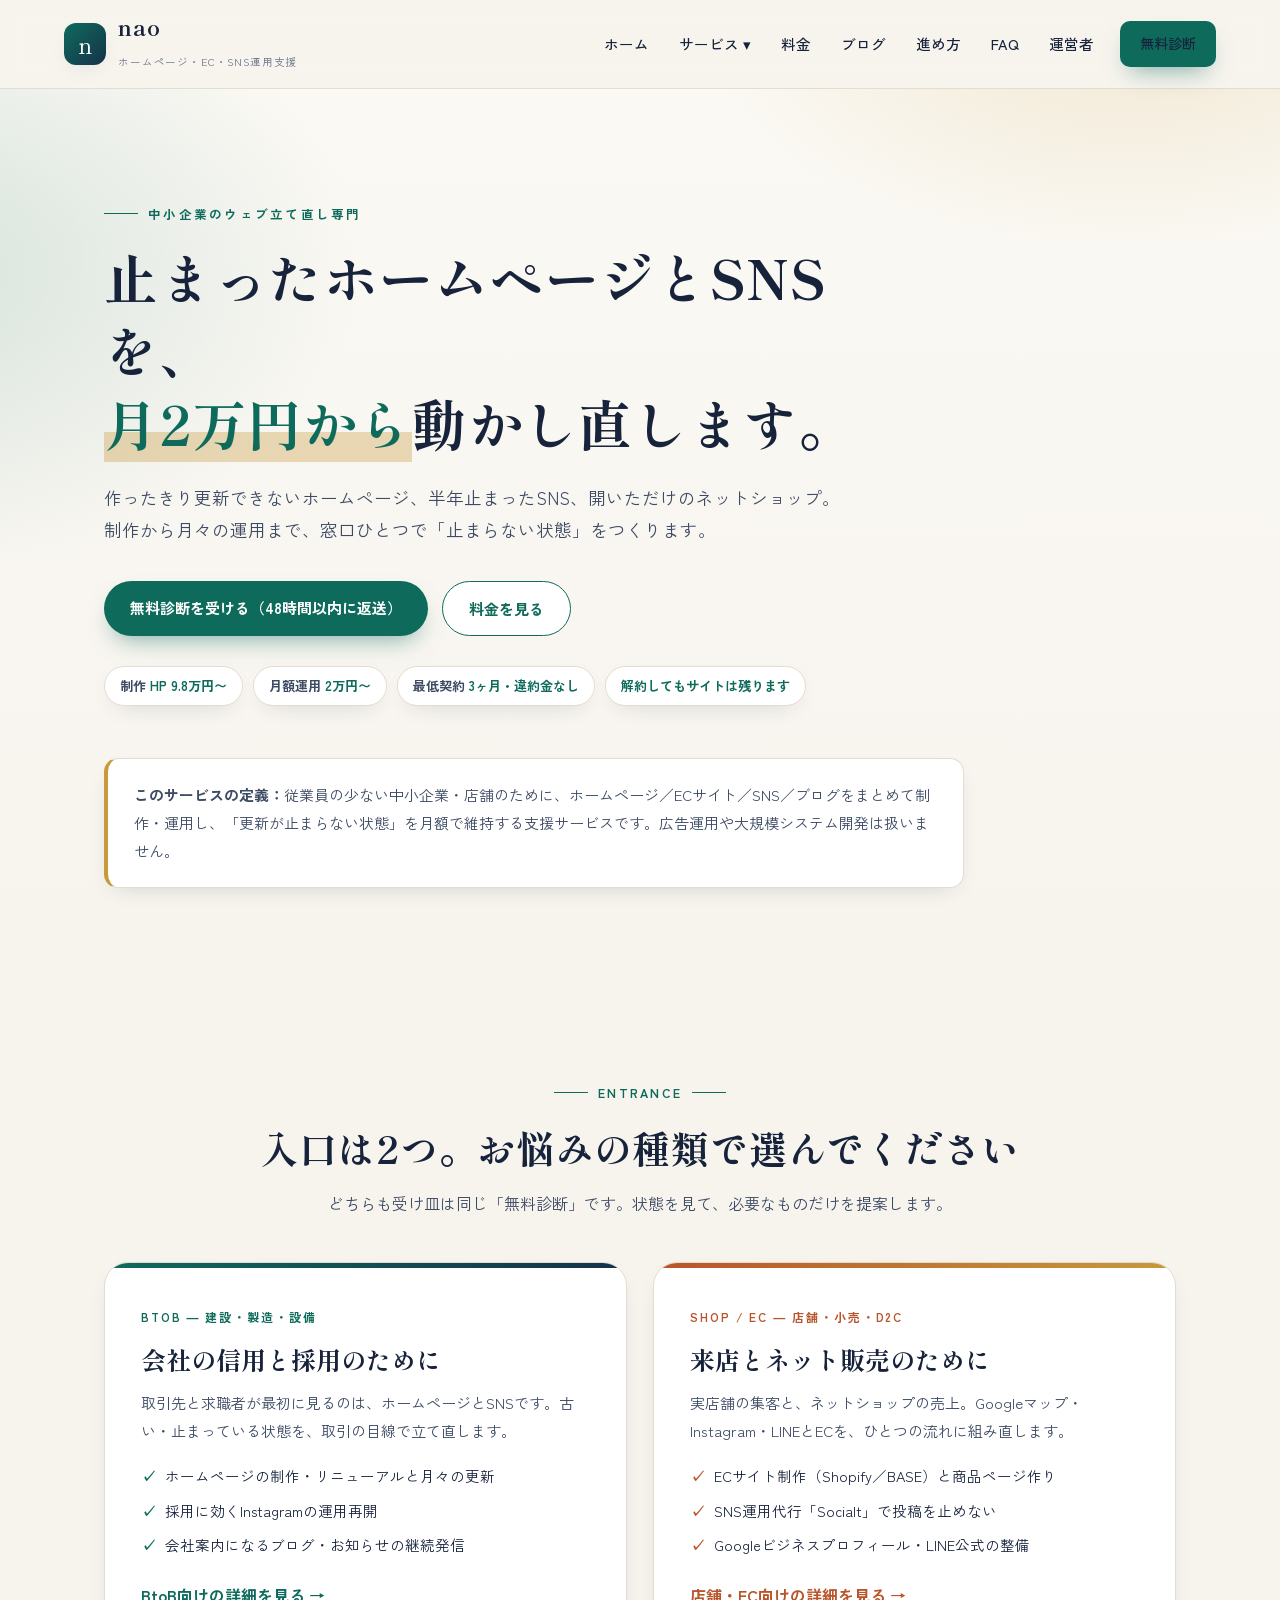
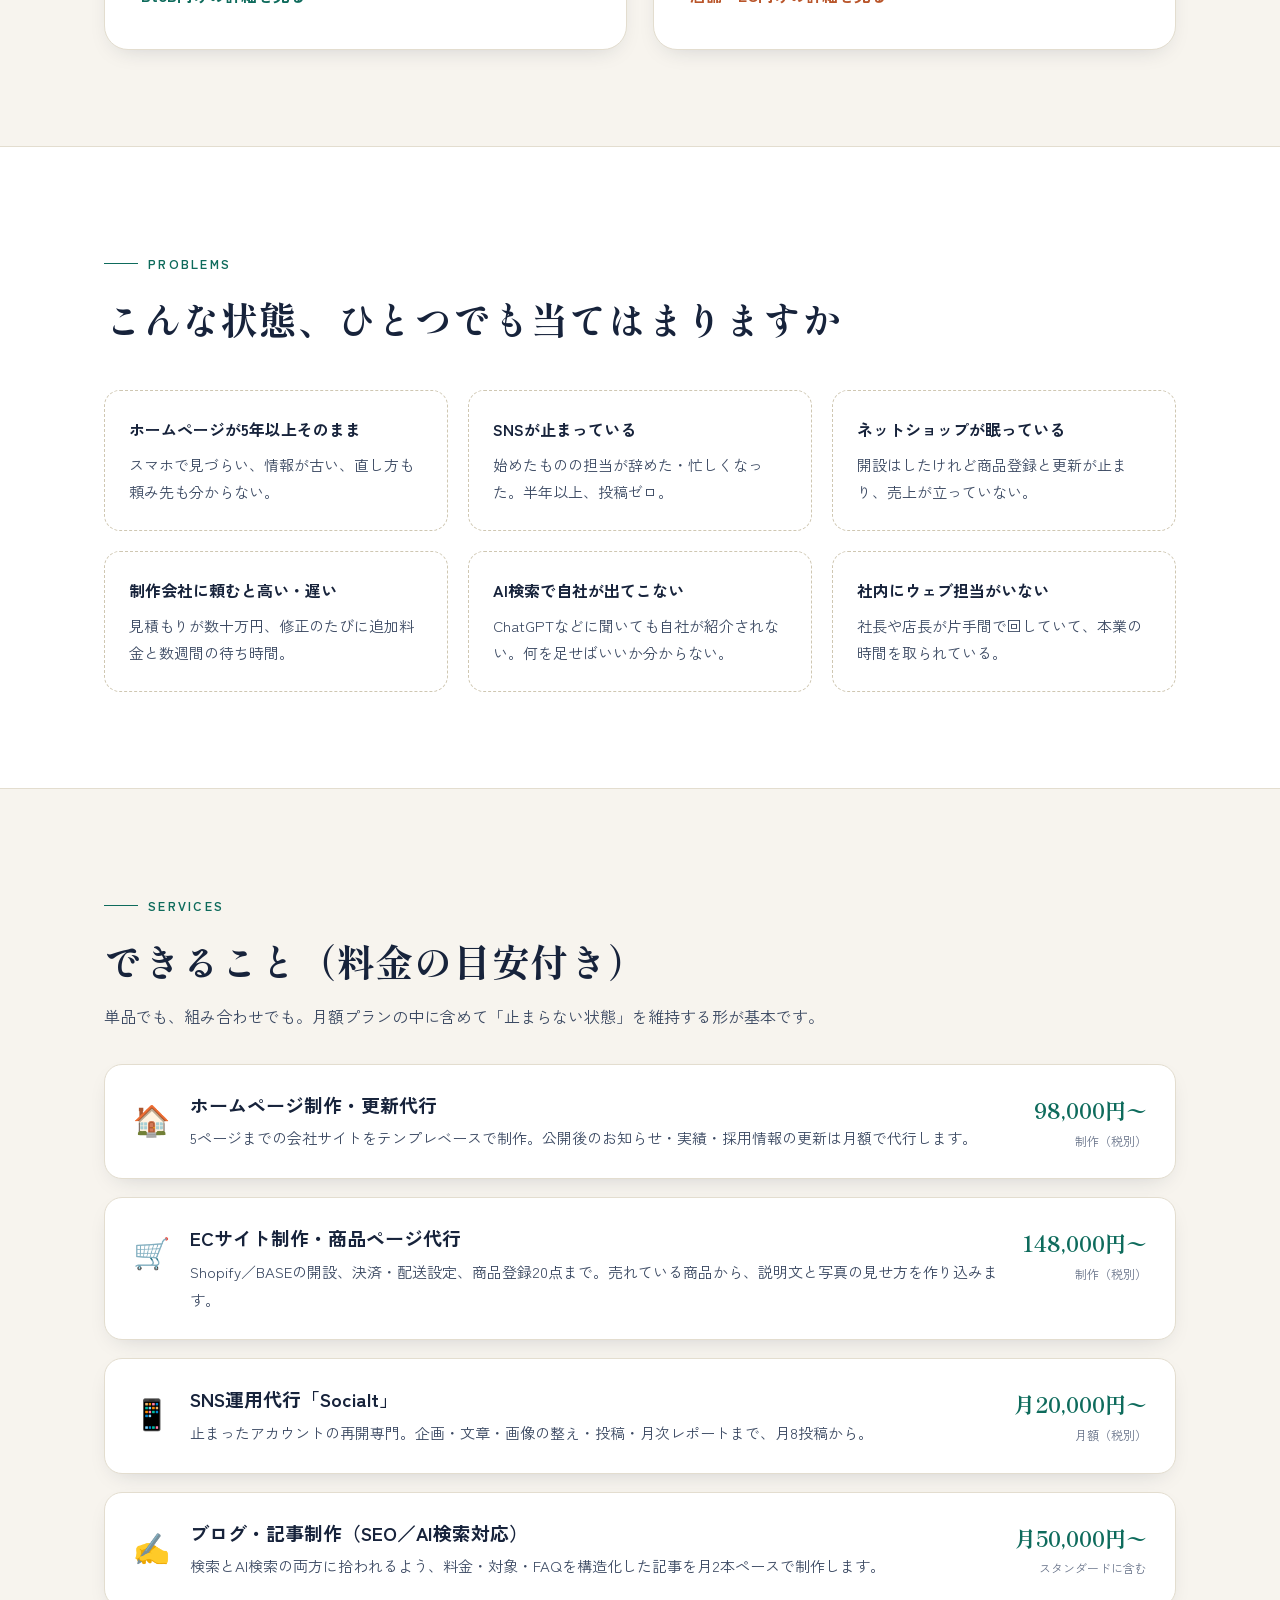
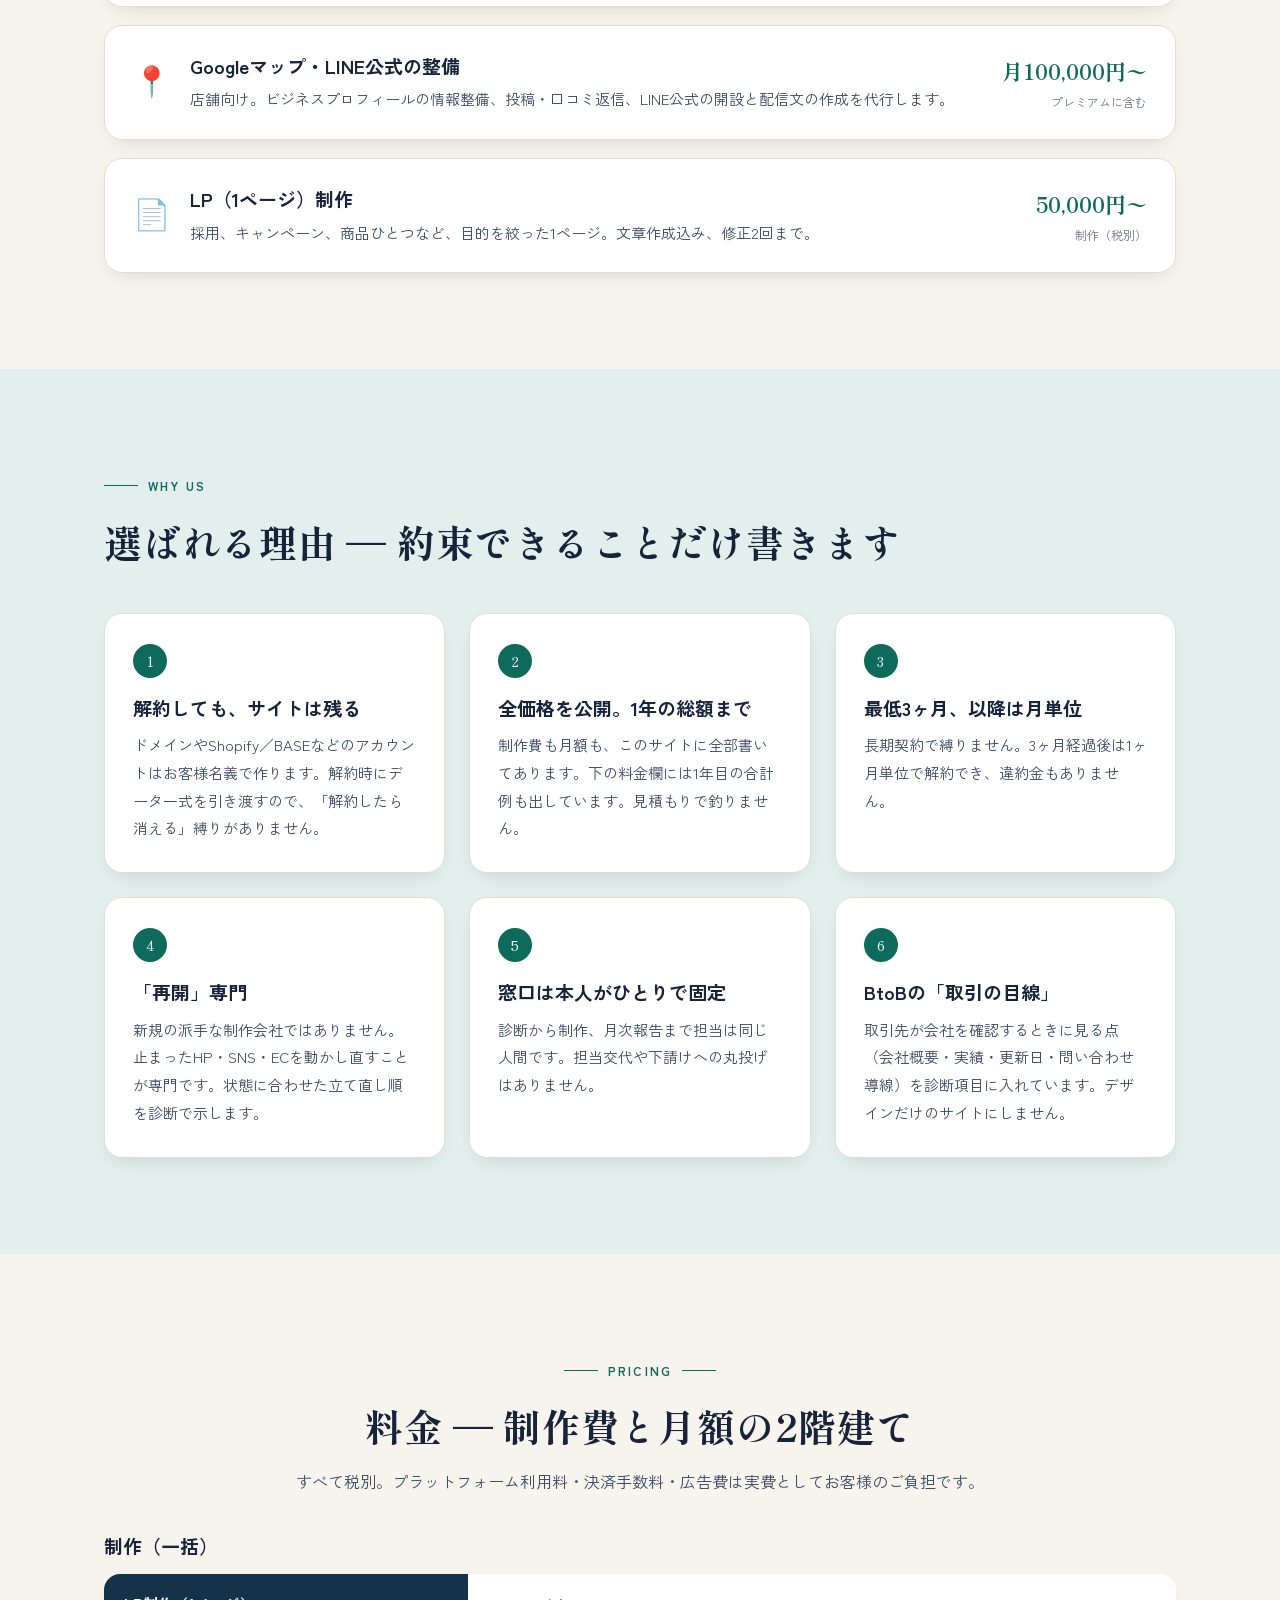
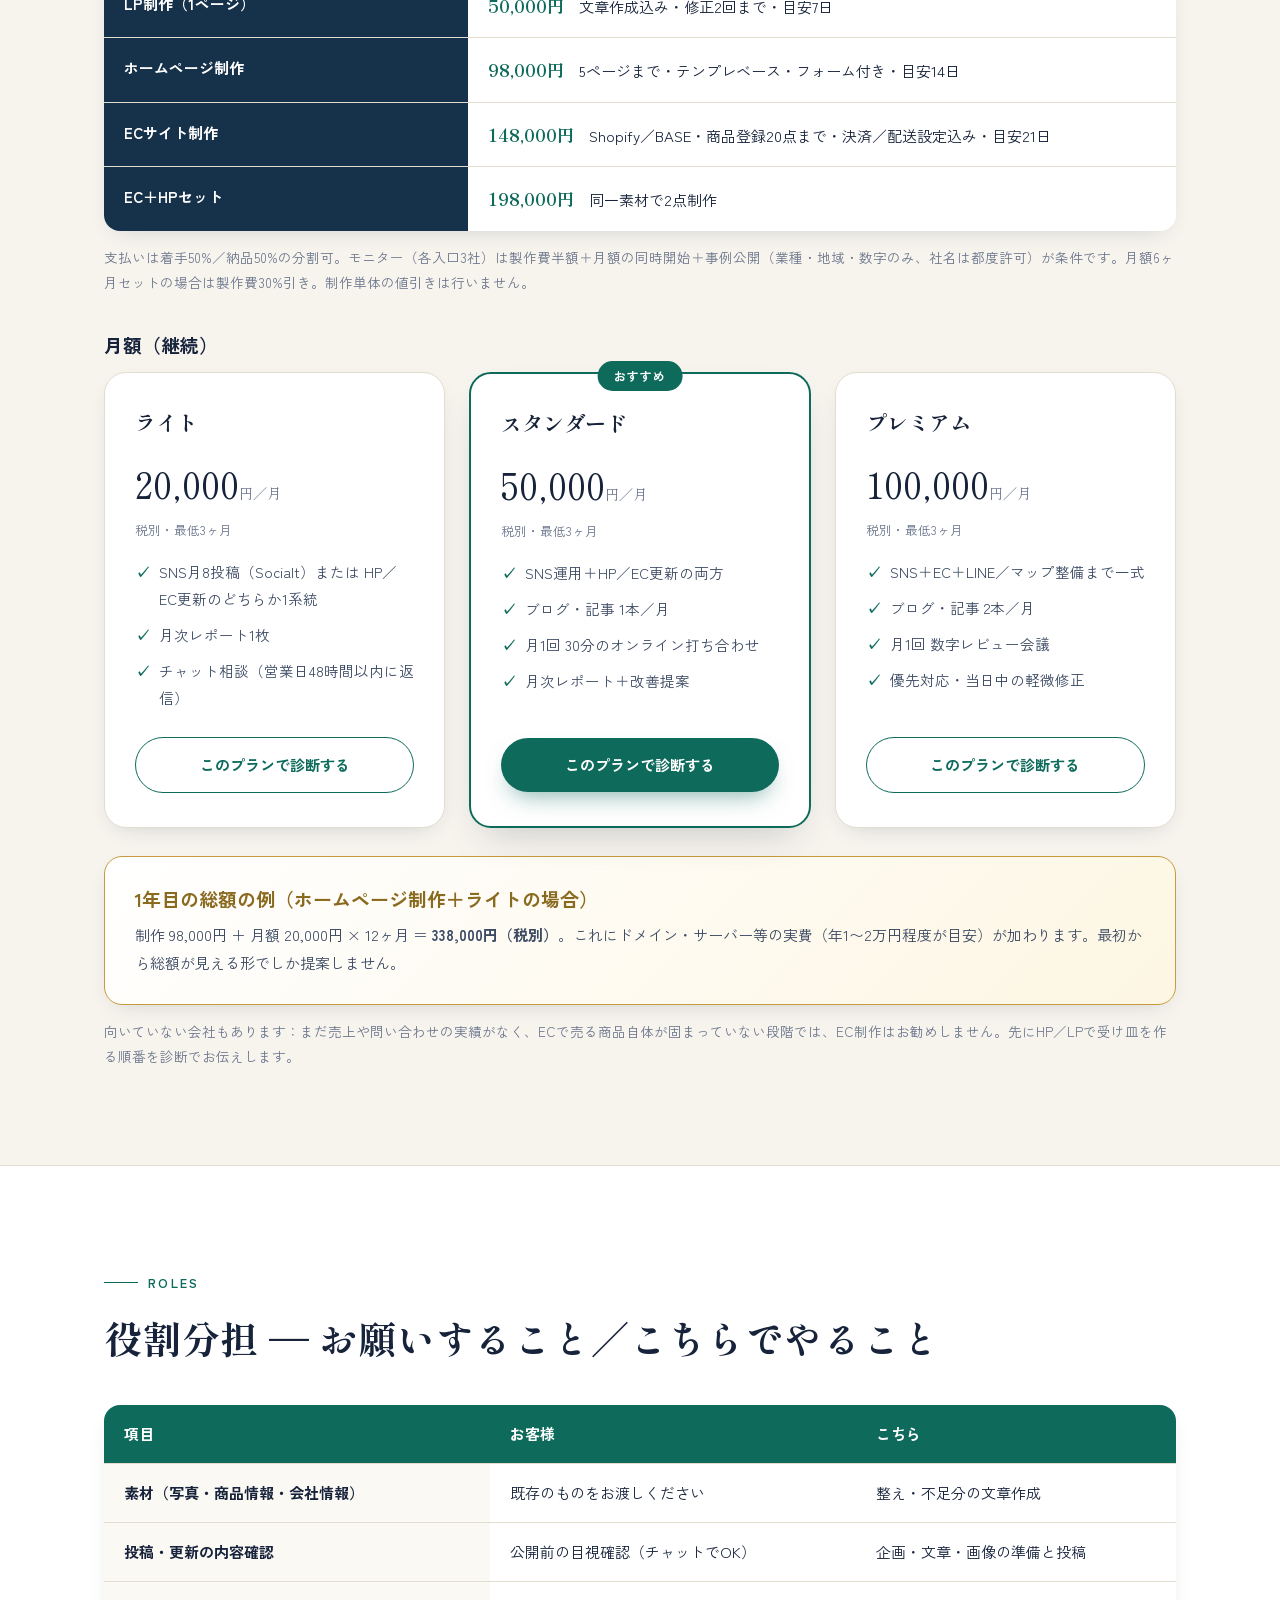
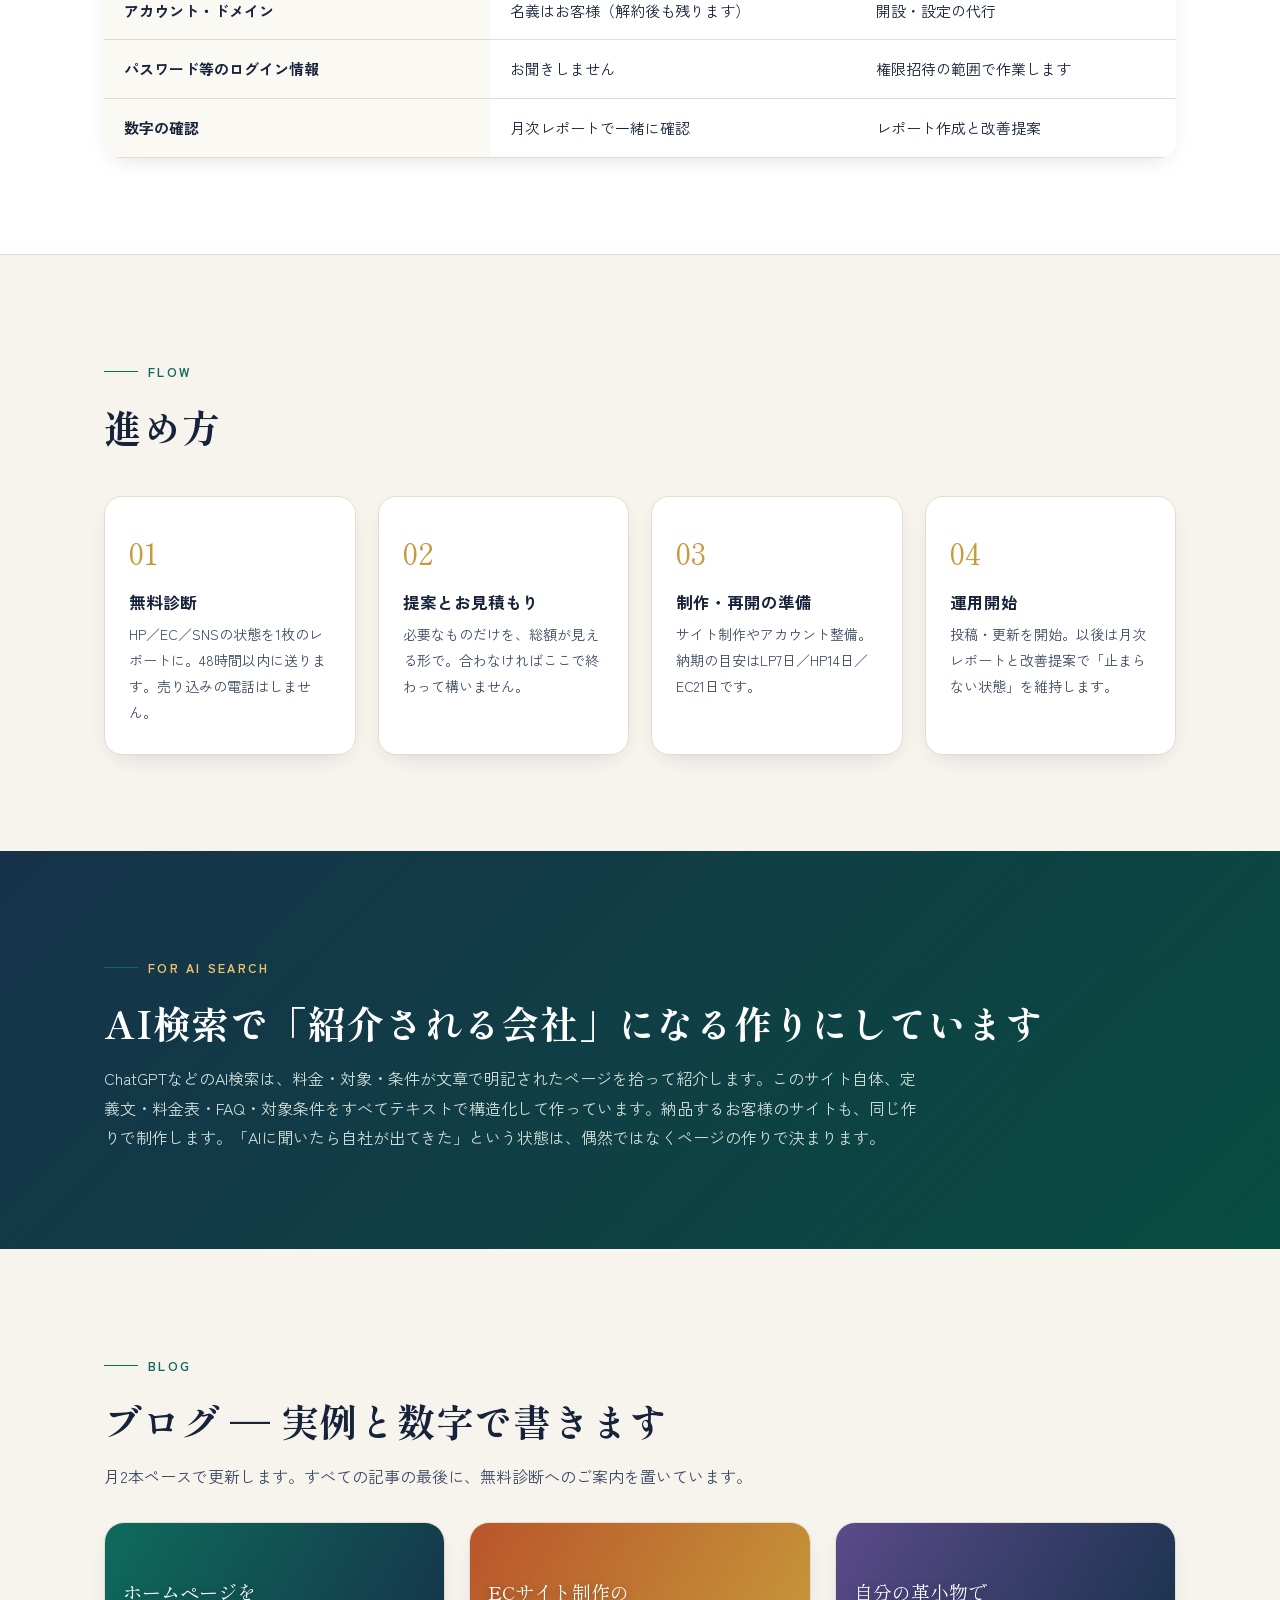
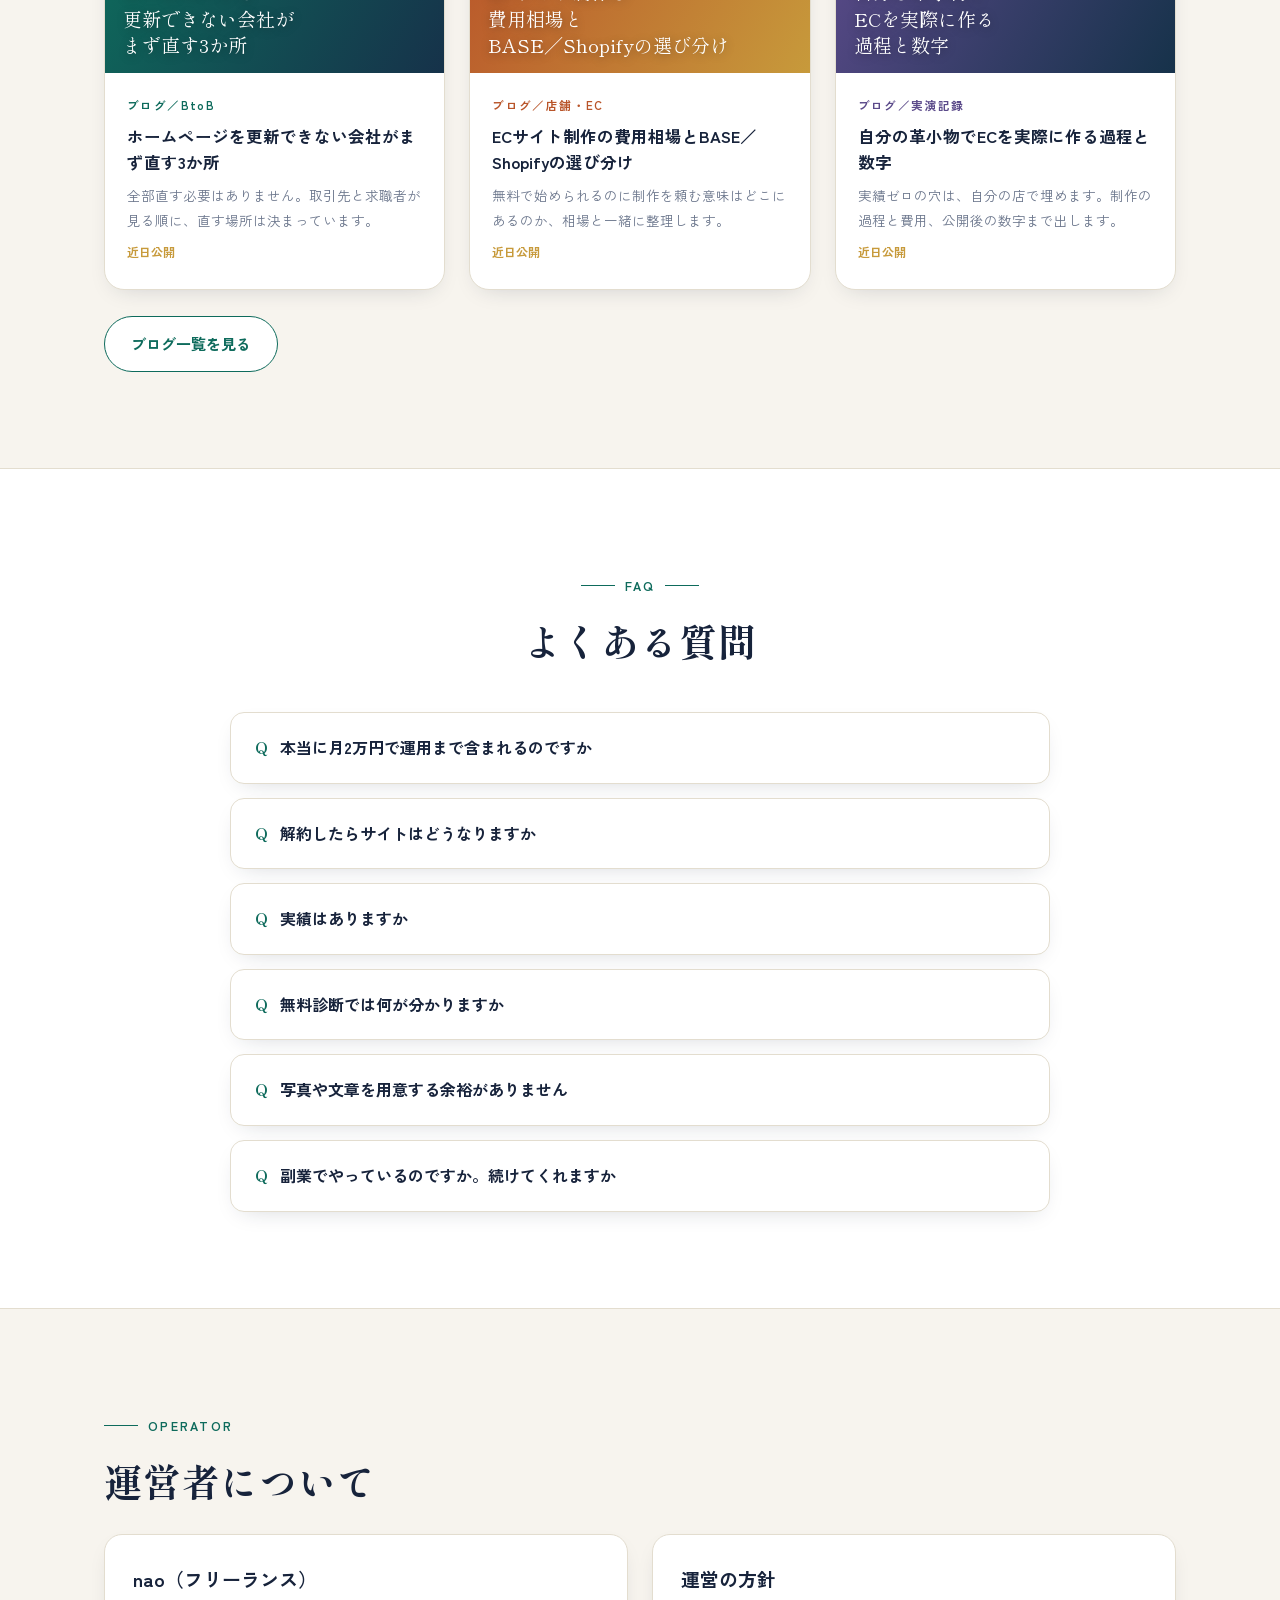
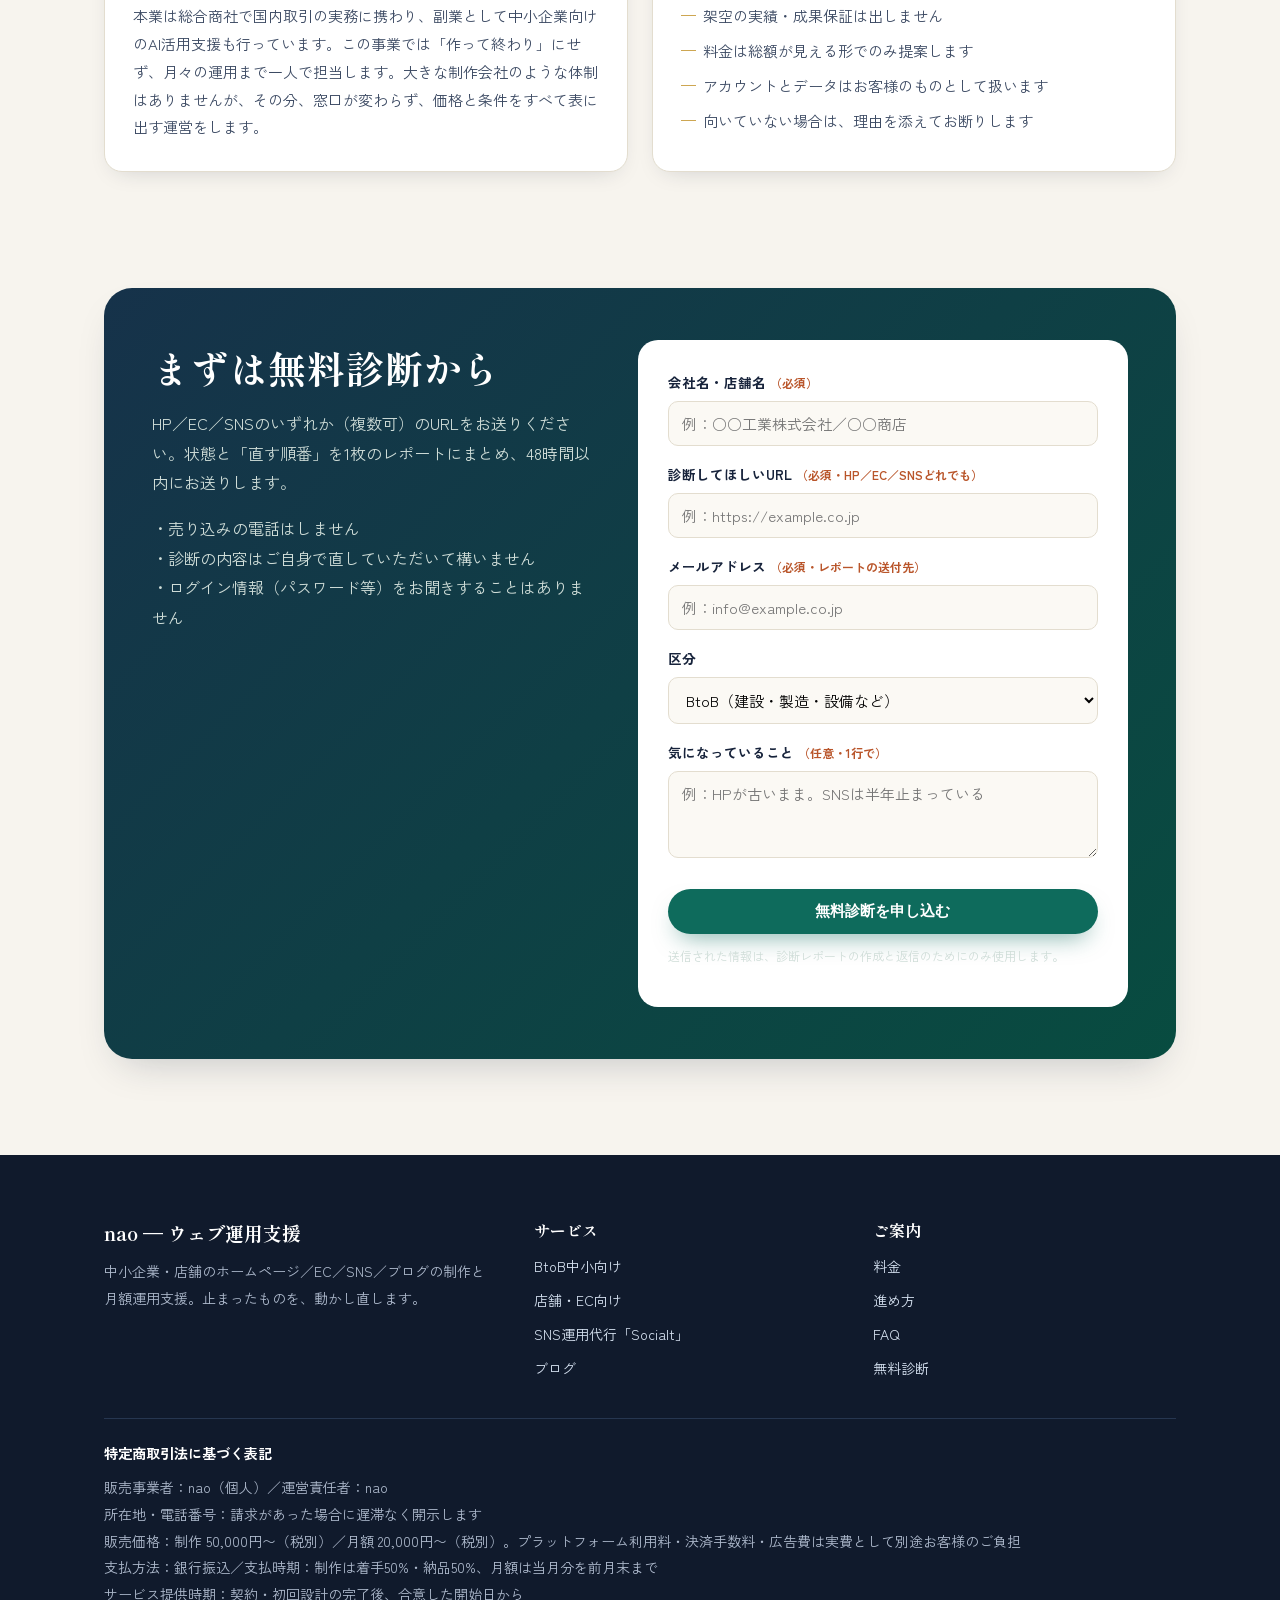
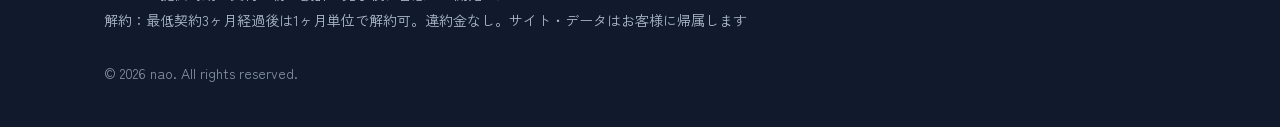
==== index.html @ 58116fbf "サイト v2 初回公開（トップ／BtoB／店舗・EC／Socialt／ブログ）" ====
<!DOCTYPE html>
<html lang="ja">
<head>
<meta charset="UTF-8">
<meta name="viewport" content="width=device-width, initial-scale=1.0">
<title>中小企業のホームページ・EC・SNS運用支援｜nao</title>
<meta name="description" content="止まったホームページ・SNS・ネットショップを動かし直す、中小企業向けの制作＋月額運用支援。ホームページ制作9.8万円〜、月額運用2万円〜。最低契約3ヶ月・違約金なし、解約してもサイトはお客様のものとして残ります。まずは無料診断（1枚・48時間以内）から。">
<link rel="preconnect" href="https://fonts.googleapis.com">
<link href="https://fonts.googleapis.com/css2?family=Shippori+Mincho:wght@500;700&family=Zen+Kaku+Gothic+New:wght@400;500;700&display=swap" rel="stylesheet">
<link rel="stylesheet" href="assets/style.css">
</head>
<body>

<!-- BRAND: 屋号が決まったら .brand-name と各ページの title・運営者表記を差し替える -->
<header class="site">
  <div class="header-in">
    <a class="brand" href="index.html">
      <span class="brand-mark">n</span>
      <span><span class="brand-name">nao</span><br><span class="brand-sub">ホームページ・EC・SNS運用支援</span></span>
    </a>
    <button class="nav-toggle" aria-label="メニュー">☰</button>
    <nav class="main">
      <ul>
        <li><a href="index.html">ホーム</a></li>
        <li class="has-drop"><a href="#services">サービス ▾</a>
          <div class="drop">
            <div class="drop-label">対象から選ぶ</div>
            <a href="b2b/"><b>BtoB中小向け</b><span>建設・製造・設備 ― HPと採用SNSの立て直し</span></a>
            <a href="shop-ec/"><b>店舗・EC向け</b><span>飲食・小売・美容・食品 ― 集客とネット販売</span></a>
            <div class="drop-label">サービスから選ぶ</div>
            <a href="sns/"><b>SNS運用代行「Socialt」</b><span>止まったSNSの再開と月8投稿からの運用</span></a>
            <a href="#services"><b>ホームページ制作・更新</b><span>制作9.8万円〜／更新は月額で代行</span></a>
            <a href="shop-ec/#ec"><b>ECサイト制作</b><span>Shopify／BASE・商品登録20点まで込み</span></a>
            <a href="blog/"><b>ブログ・記事制作</b><span>SEO／AI検索に拾われる記事を月2本</span></a>
          </div>
        </li>
        <li><a href="#pricing">料金</a></li>
        <li><a href="blog/">ブログ</a></li>
        <li><a href="#flow">進め方</a></li>
        <li><a href="#faq">FAQ</a></li>
        <li><a href="#about">運営者</a></li>
        <li class="header-cta"><a class="btn sm" href="#diagnosis">無料診断</a></li>
      </ul>
    </nav>
  </div>
</header>

<!-- HERO -->
<div class="hero">
  <div class="wrap">
    <div class="eyebrow">中小企業のウェブ立て直し専門</div>
    <h1>止まったホームページとSNSを、<br><em>月2万円から</em>動かし直します。</h1>
    <p class="lead">作ったきり更新できないホームページ、半年止まったSNS、開いただけのネットショップ。<br>制作から月々の運用まで、窓口ひとつで「止まらない状態」をつくります。</p>
    <div class="hero-cta">
      <a class="btn" href="#diagnosis">無料診断を受ける（48時間以内に返送）</a>
      <a class="btn ghost" href="#pricing">料金を見る</a>
    </div>
    <div class="hero-points">
      <span class="chip">制作 <b>HP 9.8万円〜</b></span>
      <span class="chip">月額運用 <b>2万円〜</b></span>
      <span class="chip">最低契約 <b>3ヶ月・違約金なし</b></span>
      <span class="chip"><b>解約してもサイトは残ります</b></span>
    </div>
    <div class="definition">
      <b>このサービスの定義：</b>従業員の少ない中小企業・店舗のために、ホームページ／ECサイト／SNS／ブログをまとめて制作・運用し、「更新が止まらない状態」を月額で維持する支援サービスです。広告運用や大規模システム開発は扱いません。
    </div>
  </div>
</div>

<!-- ENTRANCES -->
<section>
  <div class="wrap">
    <div class="center reveal">
      <div class="eyebrow center">Entrance</div>
      <h2>入口は2つ。お悩みの種類で選んでください</h2>
      <p class="lead">どちらも受け皿は同じ「無料診断」です。状態を見て、必要なものだけを提案します。</p>
    </div>
    <div style="height:36px"></div>
    <div class="entrances">
      <a class="entrance reveal" href="b2b/">
        <span class="tag">BTOB ― 建設・製造・設備</span>
        <h3>会社の信用と採用のために</h3>
        <p>取引先と求職者が最初に見るのは、ホームページとSNSです。古い・止まっている状態を、取引の目線で立て直します。</p>
        <ul>
          <li>ホームページの制作・リニューアルと月々の更新</li>
          <li>採用に効くInstagramの運用再開</li>
          <li>会社案内になるブログ・お知らせの継続発信</li>
        </ul>
        <span class="go">BtoB向けの詳細を見る →</span>
      </a>
      <a class="entrance shop reveal" href="shop-ec/">
        <span class="tag">SHOP / EC ― 店舗・小売・D2C</span>
        <h3>来店とネット販売のために</h3>
        <p>実店舗の集客と、ネットショップの売上。Googleマップ・Instagram・LINEとECを、ひとつの流れに組み直します。</p>
        <ul>
          <li>ECサイト制作（Shopify／BASE）と商品ページ作り</li>
          <li>SNS運用代行「Socialt」で投稿を止めない</li>
          <li>Googleビジネスプロフィール・LINE公式の整備</li>
        </ul>
        <span class="go">店舗・EC向けの詳細を見る →</span>
      </a>
    </div>
  </div>
</section>

<!-- PAINS -->
<section class="band">
  <div class="wrap">
    <div class="eyebrow reveal">Problems</div>
    <h2 class="reveal">こんな状態、ひとつでも当てはまりますか</h2>
    <div style="height:30px"></div>
    <div class="pains">
      <div class="pain reveal"><b>ホームページが5年以上そのまま</b>スマホで見づらい、情報が古い、直し方も頼み先も分からない。</div>
      <div class="pain reveal"><b>SNSが止まっている</b>始めたものの担当が辞めた・忙しくなった。半年以上、投稿ゼロ。</div>
      <div class="pain reveal"><b>ネットショップが眠っている</b>開設はしたけれど商品登録と更新が止まり、売上が立っていない。</div>
      <div class="pain reveal"><b>制作会社に頼むと高い・遅い</b>見積もりが数十万円、修正のたびに追加料金と数週間の待ち時間。</div>
      <div class="pain reveal"><b>AI検索で自社が出てこない</b>ChatGPTなどに聞いても自社が紹介されない。何を足せばいいか分からない。</div>
      <div class="pain reveal"><b>社内にウェブ担当がいない</b>社長や店長が片手間で回していて、本業の時間を取られている。</div>
    </div>
  </div>
</section>

<!-- SERVICES -->
<section id="services">
  <div class="wrap">
    <div class="eyebrow reveal">Services</div>
    <h2 class="reveal">できること（料金の目安付き）</h2>
    <p class="lead reveal">単品でも、組み合わせでも。月額プランの中に含めて「止まらない状態」を維持する形が基本です。</p>
    <div style="height:32px"></div>
    <div class="grid" style="gap:18px">
      <div class="svc reveal"><div class="icon">🏠</div><div><h3>ホームページ制作・更新代行</h3><p>5ページまでの会社サイトをテンプレベースで制作。公開後のお知らせ・実績・採用情報の更新は月額で代行します。</p></div><div class="price"><b>98,000円〜</b><span>制作（税別）</span></div></div>
      <div class="svc reveal"><div class="icon">🛒</div><div><h3>ECサイト制作・商品ページ代行</h3><p>Shopify／BASEの開設、決済・配送設定、商品登録20点まで。売れている商品から、説明文と写真の見せ方を作り込みます。</p></div><div class="price"><b>148,000円〜</b><span>制作（税別）</span></div></div>
      <div class="svc reveal"><div class="icon">📱</div><div><h3>SNS運用代行「Socialt」</h3><p>止まったアカウントの再開専門。企画・文章・画像の整え・投稿・月次レポートまで、月8投稿から。</p></div><div class="price"><b>月20,000円〜</b><span>月額（税別）</span></div></div>
      <div class="svc reveal"><div class="icon">✍️</div><div><h3>ブログ・記事制作（SEO／AI検索対応）</h3><p>検索とAI検索の両方に拾われるよう、料金・対象・FAQを構造化した記事を月2本ペースで制作します。</p></div><div class="price"><b>月50,000円〜</b><span>スタンダードに含む</span></div></div>
      <div class="svc reveal"><div class="icon">📍</div><div><h3>Googleマップ・LINE公式の整備</h3><p>店舗向け。ビジネスプロフィールの情報整備、投稿・口コミ返信、LINE公式の開設と配信文の作成を代行します。</p></div><div class="price"><b>月100,000円〜</b><span>プレミアムに含む</span></div></div>
      <div class="svc reveal"><div class="icon">📄</div><div><h3>LP（1ページ）制作</h3><p>採用、キャンペーン、商品ひとつなど、目的を絞った1ページ。文章作成込み、修正2回まで。</p></div><div class="price"><b>50,000円〜</b><span>制作（税別）</span></div></div>
    </div>
  </div>
</section>

<!-- STRENGTHS -->
<section class="band tint">
  <div class="wrap">
    <div class="eyebrow reveal">Why us</div>
    <h2 class="reveal">選ばれる理由 ― 約束できることだけ書きます</h2>
    <div style="height:30px"></div>
    <div class="grid c3">
      <div class="card reveal"><div class="num">1</div><h3>解約しても、サイトは残る</h3><p>ドメインやShopify／BASEなどのアカウントはお客様名義で作ります。解約時にデータ一式を引き渡すので、「解約したら消える」縛りがありません。</p></div>
      <div class="card reveal"><div class="num">2</div><h3>全価格を公開。1年の総額まで</h3><p>制作費も月額も、このサイトに全部書いてあります。下の料金欄には1年目の合計例も出しています。見積もりで釣りません。</p></div>
      <div class="card reveal"><div class="num">3</div><h3>最低3ヶ月、以降は月単位</h3><p>長期契約で縛りません。3ヶ月経過後は1ヶ月単位で解約でき、違約金もありません。</p></div>
      <div class="card reveal"><div class="num">4</div><h3>「再開」専門</h3><p>新規の派手な制作会社ではありません。止まったHP・SNS・ECを動かし直すことが専門です。状態に合わせた立て直し順を診断で示します。</p></div>
      <div class="card reveal"><div class="num">5</div><h3>窓口は本人がひとりで固定</h3><p>診断から制作、月次報告まで担当は同じ人間です。担当交代や下請けへの丸投げはありません。</p></div>
      <div class="card reveal"><div class="num">6</div><h3>BtoBの「取引の目線」</h3><p>取引先が会社を確認するときに見る点（会社概要・実績・更新日・問い合わせ導線）を診断項目に入れています。デザインだけのサイトにしません。</p></div>
    </div>
  </div>
</section>

<!-- PRICING -->
<section id="pricing">
  <div class="wrap">
    <div class="center reveal">
      <div class="eyebrow center">Pricing</div>
      <h2>料金 ― 制作費と月額の2階建て</h2>
      <p class="lead">すべて税別。プラットフォーム利用料・決済手数料・広告費は実費としてお客様のご負担です。</p>
    </div>
    <div style="height:36px"></div>
    <h3 class="reveal" style="margin-bottom:14px">制作（一括）</h3>
    <table class="fee reveal">
      <tr><th>LP制作（1ページ）</th><td><b>50,000円</b>　文章作成込み・修正2回まで・目安7日</td></tr>
      <tr><th>ホームページ制作</th><td><b>98,000円</b>　5ページまで・テンプレベース・フォーム付き・目安14日</td></tr>
      <tr><th>ECサイト制作</th><td><b>148,000円</b>　Shopify／BASE・商品登録20点まで・決済／配送設定込み・目安21日</td></tr>
      <tr><th>EC＋HPセット</th><td><b>198,000円</b>　同一素材で2点制作</td></tr>
    </table>
    <p class="note reveal">支払いは着手50%／納品50%の分割可。モニター（各入口3社）は製作費半額＋月額の同時開始＋事例公開（業種・地域・数字のみ、社名は都度許可）が条件です。月額6ヶ月セットの場合は製作費30%引き。制作単体の値引きは行いません。</p>
    <div style="height:36px"></div>
    <h3 class="reveal" style="margin-bottom:14px">月額（継続）</h3>
    <div class="price-grid">
      <div class="plan reveal"><h3>ライト</h3><div class="amount">20,000<small>円／月</small></div><div class="per">税別・最低3ヶ月</div>
        <ul><li>SNS月8投稿（Socialt）または HP／EC更新のどちらか1系統</li><li>月次レポート1枚</li><li>チャット相談（営業日48時間以内に返信）</li></ul>
        <a class="btn ghost" href="#diagnosis">このプランで診断する</a></div>
      <div class="plan featured reveal"><span class="ribbon">おすすめ</span><h3>スタンダード</h3><div class="amount">50,000<small>円／月</small></div><div class="per">税別・最低3ヶ月</div>
        <ul><li>SNS運用＋HP／EC更新の両方</li><li>ブログ・記事 1本／月</li><li>月1回 30分のオンライン打ち合わせ</li><li>月次レポート＋改善提案</li></ul>
        <a class="btn" href="#diagnosis">このプランで診断する</a></div>
      <div class="plan reveal"><h3>プレミアム</h3><div class="amount">100,000<small>円／月</small></div><div class="per">税別・最低3ヶ月</div>
        <ul><li>SNS＋EC＋LINE／マップ整備まで一式</li><li>ブログ・記事 2本／月</li><li>月1回 数字レビュー会議</li><li>優先対応・当日中の軽微修正</li></ul>
        <a class="btn ghost" href="#diagnosis">このプランで診断する</a></div>
    </div>
    <div style="height:28px"></div>
    <div class="total-box reveal">
      <h3>1年目の総額の例（ホームページ制作＋ライトの場合）</h3>
      <p>制作 98,000円 ＋ 月額 20,000円 × 12ヶ月 ＝ <b>338,000円（税別）</b>。これにドメイン・サーバー等の実費（年1〜2万円程度が目安）が加わります。最初から総額が見える形でしか提案しません。</p>
    </div>
    <p class="note reveal">向いていない会社もあります：まだ売上や問い合わせの実績がなく、ECで売る商品自体が固まっていない段階では、EC制作はお勧めしません。先にHP／LPで受け皿を作る順番を診断でお伝えします。</p>
  </div>
</section>

<!-- ROLES -->
<section class="band">
  <div class="wrap">
    <div class="eyebrow reveal">Roles</div>
    <h2 class="reveal">役割分担 ― お願いすること／こちらでやること</h2>
    <div style="height:26px"></div>
    <table class="roles reveal">
      <thead><tr><th>項目</th><th>お客様</th><th>こちら</th></tr></thead>
      <tbody>
        <tr><th>素材（写真・商品情報・会社情報）</th><td>既存のものをお渡しください</td><td>整え・不足分の文章作成</td></tr>
        <tr><th>投稿・更新の内容確認</th><td>公開前の目視確認（チャットでOK）</td><td>企画・文章・画像の準備と投稿</td></tr>
        <tr><th>アカウント・ドメイン</th><td>名義はお客様（解約後も残ります）</td><td>開設・設定の代行</td></tr>
        <tr><th>パスワード等のログイン情報</th><td>お聞きしません</td><td>権限招待の範囲で作業します</td></tr>
        <tr><th>数字の確認</th><td>月次レポートで一緒に確認</td><td>レポート作成と改善提案</td></tr>
      </tbody>
    </table>
  </div>
</section>

<!-- FLOW -->
<section id="flow">
  <div class="wrap">
    <div class="eyebrow reveal">Flow</div>
    <h2 class="reveal">進め方</h2>
    <div style="height:28px"></div>
    <div class="steps">
      <div class="step reveal"><h3>無料診断</h3><p>HP／EC／SNSの状態を1枚のレポートに。48時間以内に送ります。売り込みの電話はしません。</p></div>
      <div class="step reveal"><h3>提案とお見積もり</h3><p>必要なものだけを、総額が見える形で。合わなければここで終わって構いません。</p></div>
      <div class="step reveal"><h3>制作・再開の準備</h3><p>サイト制作やアカウント整備。納期の目安はLP7日／HP14日／EC21日です。</p></div>
      <div class="step reveal"><h3>運用開始</h3><p>投稿・更新を開始。以後は月次レポートと改善提案で「止まらない状態」を維持します。</p></div>
    </div>
  </div>
</section>

<!-- AIO -->
<section class="band dark">
  <div class="wrap">
    <div class="eyebrow reveal" style="color:#e9c46a">For AI search</div>
    <h2 class="reveal">AI検索で「紹介される会社」になる作りにしています</h2>
    <p class="reveal" style="max-width:820px">ChatGPTなどのAI検索は、料金・対象・条件が文章で明記されたページを拾って紹介します。このサイト自体、定義文・料金表・FAQ・対象条件をすべてテキストで構造化して作っています。納品するお客様のサイトも、同じ作りで制作します。「AIに聞いたら自社が出てきた」という状態は、偶然ではなくページの作りで決まります。</p>
  </div>
</section>

<!-- BLOG PREVIEW -->
<section>
  <div class="wrap">
    <div class="eyebrow reveal">Blog</div>
    <h2 class="reveal">ブログ ― 実例と数字で書きます</h2>
    <p class="lead reveal">月2本ペースで更新します。すべての記事の最後に、無料診断へのご案内を置いています。</p>
    <div style="height:30px"></div>
    <div class="blog-grid">
      <a class="post reveal" href="blog/"><div class="thumb"><span>ホームページを<br>更新できない会社が<br>まず直す3か所</span></div><div class="body"><span class="cat">ブログ／BtoB</span><h3>ホームページを更新できない会社がまず直す3か所</h3><p>全部直す必要はありません。取引先と求職者が見る順に、直す場所は決まっています。</p><span class="soon">近日公開</span></div></a>
      <a class="post reveal" href="blog/"><div class="thumb shop"><span>ECサイト制作の<br>費用相場と<br>BASE／Shopifyの選び分け</span></div><div class="body"><span class="cat shop">ブログ／店舗・EC</span><h3>ECサイト制作の費用相場とBASE／Shopifyの選び分け</h3><p>無料で始められるのに制作を頼む意味はどこにあるのか、相場と一緒に整理します。</p><span class="soon">近日公開</span></div></a>
      <a class="post reveal" href="blog/"><div class="thumb proof"><span>自分の革小物で<br>ECを実際に作る<br>過程と数字</span></div><div class="body"><span class="cat" style="color:#5b4a8a">ブログ／実演記録</span><h3>自分の革小物でECを実際に作る過程と数字</h3><p>実績ゼロの穴は、自分の店で埋めます。制作の過程と費用、公開後の数字まで出します。</p><span class="soon">近日公開</span></div></a>
    </div>
    <div style="height:26px"></div>
    <a class="btn ghost" href="blog/">ブログ一覧を見る</a>
  </div>
</section>

<!-- FAQ -->
<section id="faq" class="band">
  <div class="wrap">
    <div class="center reveal"><div class="eyebrow center">FAQ</div><h2>よくある質問</h2></div>
    <div style="height:30px"></div>
    <div class="faq">
      <details class="reveal"><summary>本当に月2万円で運用まで含まれるのですか</summary><p>ライトプラン（月20,000円・税別）は「SNS月8投稿」または「HP／ECの更新」のどちらか1系統と、月次レポート1枚までです。両方必要な場合はスタンダード（月50,000円）になります。範囲を絞る代わりに、価格と内容をすべて公開しています。</p></details>
      <details class="reveal"><summary>解約したらサイトはどうなりますか</summary><p>残ります。ドメインや各種アカウントはお客様名義で作成し、解約時にはデータ一式を引き渡します。最低契約は3ヶ月で、以降は1ヶ月単位・違約金なしです。</p></details>
      <details class="reveal"><summary>実績はありますか</summary><p>この事業は立ち上げ直後のため、受注実績はまだありません。その代わり、料金・条件・進め方をすべて公開し、無料診断とモニター制度（各入口3社）で最初の事例を一緒に作るところから始めています。架空の実績や数字は載せません。</p></details>
      <details class="reveal"><summary>無料診断では何が分かりますか</summary><p>現在のHP／EC／SNSについて「直す順番」と「やらなくていいこと」を1枚にまとめます。その内容はご自身で直していただいて構いません。診断を受けたからといって契約の義務はありません。</p></details>
      <details class="reveal"><summary>写真や文章を用意する余裕がありません</summary><p>文章はこちらで作成します。写真は既存のものやスマホ撮影で足りる範囲から始め、不足分は進めながら整えます。素材が揃わないことを理由に止まる作りにはしません。</p></details>
      <details class="reveal"><summary>副業でやっているのですか。続けてくれますか</summary><p>はい、運営者は本業を持ちながら個人で運営しています。その分、受注は「止まらない運用」が回る範囲に絞り、月次レポートと連絡の取りやすさで継続性をお見せします。体調等の理由で継続が難しくなる場合は、データ一式の引き渡しを含め、事前にご相談します。</p></details>
    </div>
  </div>
</section>

<!-- ABOUT -->
<section id="about">
  <div class="wrap">
    <div class="eyebrow reveal">Operator</div>
    <h2 class="reveal">運営者について</h2>
    <div class="grid c2" style="margin-top:26px">
      <div class="card reveal"><h3>nao（フリーランス）</h3><p>本業は総合商社で国内取引の実務に携わり、副業として中小企業向けのAI活用支援も行っています。この事業では「作って終わり」にせず、月々の運用まで一人で担当します。大きな制作会社のような体制はありませんが、その分、窓口が変わらず、価格と条件をすべて表に出す運営をします。</p></div>
      <div class="card reveal"><h3>運営の方針</h3><ul><li>架空の実績・成果保証は出しません</li><li>料金は総額が見える形でのみ提案します</li><li>アカウントとデータはお客様のものとして扱います</li><li>向いていない場合は、理由を添えてお断りします</li></ul></div>
    </div>
  </div>
</section>

<!-- DIAGNOSIS -->
<section style="padding-top:20px">
  <div class="wrap">
    <div class="diag reveal" id="diagnosis">
      <div class="diag-grid">
        <div>
          <h2>まずは無料診断から</h2>
          <p>HP／EC／SNSのいずれか（複数可）のURLをお送りください。状態と「直す順番」を1枚のレポートにまとめ、48時間以内にお送りします。</p>
          <p style="margin-top:16px">・売り込みの電話はしません<br>・診断の内容はご自身で直していただいて構いません<br>・ログイン情報（パスワード等）をお聞きすることはありません</p>
        </div>
        <form class="diag-form" id="diag-form">
          <label>会社名・店舗名 <span>（必須）</span></label>
          <input type="text" name="会社名" required placeholder="例：○○工業株式会社／○○商店">
          <label>診断してほしいURL <span>（必須・HP／EC／SNSどれでも）</span></label>
          <input type="url" name="対象URL" required placeholder="例：https://example.co.jp">
          <label>メールアドレス <span>（必須・レポートの送付先）</span></label>
          <input type="email" name="メールアドレス" required placeholder="例：info@example.co.jp">
          <label>区分</label>
          <select name="区分"><option>BtoB（建設・製造・設備など）</option><option>店舗・EC</option><option>その他・分からない</option></select>
          <label>気になっていること <span>（任意・1行で）</span></label>
          <textarea name="気になっていること" rows="3" placeholder="例：HPが古いまま。SNSは半年止まっている"></textarea>
          <button class="btn" type="submit">無料診断を申し込む</button>
          <p class="form-note">送信された情報は、診断レポートの作成と返信のためにのみ使用します。</p>
          <p id="form-status"></p>
        </form>
      </div>
    </div>
  </div>
</section>

<footer class="site">
  <div class="wrap">
    <div class="foot-grid">
      <div><h3>nao ― ウェブ運用支援</h3><p>中小企業・店舗のホームページ／EC／SNS／ブログの制作と月額運用支援。止まったものを、動かし直します。</p></div>
      <div><h3 style="font-size:16px">サービス</h3><ul><li><a href="b2b/">BtoB中小向け</a></li><li><a href="shop-ec/">店舗・EC向け</a></li><li><a href="sns/">SNS運用代行「Socialt」</a></li><li><a href="blog/">ブログ</a></li></ul></div>
      <div><h3 style="font-size:16px">ご案内</h3><ul><li><a href="#pricing">料金</a></li><li><a href="#flow">進め方</a></li><li><a href="#faq">FAQ</a></li><li><a href="#diagnosis">無料診断</a></li></ul></div>
    </div>
    <dl class="tokusho"><dt>特定商取引法に基づく表記</dt>
      <dd>販売事業者：nao（個人）／運営責任者：nao<br>
      所在地・電話番号：請求があった場合に遅滞なく開示します<br>
      販売価格：制作 50,000円〜（税別）／月額 20,000円〜（税別）。プラットフォーム利用料・決済手数料・広告費は実費として別途お客様のご負担<br>
      支払方法：銀行振込／支払時期：制作は着手50%・納品50%、月額は当月分を前月末まで<br>
      サービス提供時期：契約・初回設計の完了後、合意した開始日から<br>
      解約：最低契約3ヶ月経過後は1ヶ月単位で解約可。違約金なし。サイト・データはお客様に帰属します</dd>
    </dl>
    <p class="copyright">© 2026 nao. All rights reserved.</p>
  </div>
</footer>

<script src="assets/main.js"></script>
</body>
</html>
---- assets/style.css ----
/* ============================================================
   nao — 中小企業のホームページ・EC・SNS運用支援
   Design system v2 (屋号はヘッダーのブランド表記のみ差し替え)
   ============================================================ */
:root{
  --ink:#17233b;
  --ink-soft:#3c4a63;
  --muted:#6b768c;
  --paper:#f7f4ee;
  --paper-2:#efe9dd;
  --card:#ffffff;
  --line:#e3ddcf;
  --teal:#0e6b5c;
  --teal-dark:#084c40;
  --teal-tint:#e3efec;
  --navy:#16324a;
  --terra:#b9552a;
  --terra-dark:#93401d;
  --terra-tint:#f7e9e1;
  --gold:#c79a3b;
  --radius:18px;
  --shadow:0 18px 40px -18px rgba(23,35,59,.25);
  --shadow-sm:0 8px 24px -12px rgba(23,35,59,.22);
  --font-body:"Zen Kaku Gothic New","Hiragino Kaku Gothic ProN","Yu Gothic",sans-serif;
  --font-display:"Shippori Mincho","Hiragino Mincho ProN","Yu Mincho",serif;
}
*{margin:0;padding:0;box-sizing:border-box}
html{scroll-behavior:smooth}
body{font-family:var(--font-body);color:var(--ink);background:var(--paper);line-height:1.85;font-size:16px;-webkit-font-smoothing:antialiased}
img{max-width:100%}
a{color:var(--teal);text-decoration:none}
a:hover{text-decoration:underline}
.wrap{max-width:1120px;margin:0 auto;padding:0 24px}
section{padding:96px 0}
h1,h2,h3{line-height:1.45;font-weight:700}
h2{font-family:var(--font-display);font-size:clamp(26px,3.4vw,38px);letter-spacing:.02em;margin-bottom:14px}
h3{font-size:19px}
.lead{color:var(--ink-soft);max-width:760px}
.eyebrow{display:inline-flex;align-items:center;gap:10px;font-size:12.5px;font-weight:700;letter-spacing:.18em;color:var(--teal);text-transform:uppercase;margin-bottom:16px}
.eyebrow::before{content:"";width:34px;height:1px;background:var(--teal)}
.eyebrow.center{justify-content:center}
.eyebrow.center::after{content:"";width:34px;height:1px;background:var(--teal)}
.center{text-align:center}
.center .lead{margin:0 auto}

/* ---------- header / nav ---------- */
header.site{position:sticky;top:0;z-index:60;background:rgba(247,244,238,.88);backdrop-filter:blur(12px);border-bottom:1px solid var(--line)}
.header-in{display:flex;align-items:center;gap:28px;max-width:1200px;margin:0 auto;padding:14px 24px}
.brand{display:flex;align-items:center;gap:12px;color:var(--ink);flex-shrink:0}
.brand:hover{text-decoration:none}
.brand-mark{width:42px;height:42px;border-radius:12px;background:linear-gradient(135deg,var(--teal),var(--navy));color:#fff;display:grid;place-items:center;font-family:var(--font-display);font-size:22px;box-shadow:var(--shadow-sm)}
.brand-name{font-family:var(--font-display);font-size:22px;font-weight:700;letter-spacing:.04em;line-height:1.1}
.brand-sub{font-size:10.5px;color:var(--muted);letter-spacing:.08em;line-height:1.3}
nav.main{margin-left:auto}
nav.main ul{display:flex;align-items:center;gap:6px;list-style:none}
nav.main a{color:var(--ink);font-size:14.5px;font-weight:500;padding:9px 12px;border-radius:10px;display:inline-block}
nav.main a:hover{background:#fff;text-decoration:none;box-shadow:var(--shadow-sm)}
.has-drop{position:relative}
.drop{position:absolute;top:calc(100% + 10px);left:50%;transform:translate(-50%,6px);min-width:290px;background:#fff;border:1px solid var(--line);border-radius:16px;box-shadow:var(--shadow);padding:10px;opacity:0;visibility:hidden;transition:.22s}
.has-drop:hover .drop,.has-drop:focus-within .drop{opacity:1;visibility:visible;transform:translate(-50%,0)}
.drop a{display:flex;flex-direction:column;gap:1px;padding:10px 12px;border-radius:10px}
.drop a:hover{background:var(--paper);box-shadow:none}
.drop a b{font-size:14.5px}
.drop a span{font-size:12px;color:var(--muted)}
.drop .drop-label{font-size:11px;letter-spacing:.14em;color:var(--muted);padding:8px 12px 2px;font-weight:700}
.btn{display:inline-block;background:var(--teal);color:#fff;font-weight:700;font-size:15px;padding:13px 26px;border-radius:999px;border:none;cursor:pointer;box-shadow:0 12px 24px -10px rgba(14,107,92,.55);transition:.2s}
.btn:hover{background:var(--teal-dark);text-decoration:none;transform:translateY(-1px)}
.btn.ghost{background:#fff;color:var(--teal);border:1.5px solid var(--teal);box-shadow:none}
.btn.terra{background:var(--terra);box-shadow:0 12px 24px -10px rgba(185,85,42,.55)}
.btn.terra:hover{background:var(--terra-dark)}
.btn.sm{padding:10px 20px;font-size:14px}
.header-cta{margin-left:8px}
.nav-toggle{display:none;margin-left:auto;background:#fff;border:1px solid var(--line);border-radius:10px;padding:9px 13px;font-size:18px;cursor:pointer}

/* ---------- hero ---------- */
.hero{position:relative;padding:104px 0 88px;overflow:hidden;background:
  radial-gradient(720px 420px at 88% -10%,rgba(199,154,59,.20),transparent 60%),
  radial-gradient(820px 520px at -10% 20%,rgba(14,107,92,.16),transparent 60%),
  linear-gradient(180deg,#fbf9f4,var(--paper))}
.hero h1{font-family:var(--font-display);font-size:clamp(32px,5vw,54px);line-height:1.35;letter-spacing:.02em;max-width:820px}
.hero h1 em{font-style:normal;color:var(--teal);background:linear-gradient(transparent 62%,rgba(199,154,59,.35) 62%)}
.hero .lead{margin-top:22px;font-size:17.5px}
.hero-cta{display:flex;gap:14px;flex-wrap:wrap;margin-top:34px}
.hero-points{display:flex;gap:10px;flex-wrap:wrap;margin-top:30px}
.chip{background:#fff;border:1px solid var(--line);border-radius:999px;padding:7px 15px;font-size:13px;font-weight:600;color:var(--ink-soft);box-shadow:var(--shadow-sm)}
.chip b{color:var(--teal)}
.definition{margin-top:52px;background:#fff;border:1px solid var(--line);border-left:4px solid var(--gold);border-radius:14px;padding:22px 26px;max-width:860px;box-shadow:var(--shadow-sm);font-size:15px;color:var(--ink-soft)}

/* page hero (sub pages) */
.page-hero{padding:78px 0 60px;background:
  radial-gradient(640px 380px at 90% -10%,rgba(199,154,59,.18),transparent 60%),
  radial-gradient(700px 460px at -10% 10%,rgba(14,107,92,.14),transparent 60%),linear-gradient(180deg,#fbf9f4,var(--paper))}
.page-hero.shop{background:
  radial-gradient(640px 380px at 90% -10%,rgba(199,154,59,.18),transparent 60%),
  radial-gradient(700px 460px at -10% 10%,rgba(185,85,42,.14),transparent 60%),linear-gradient(180deg,#fbf9f4,var(--paper))}
.page-hero h1{font-family:var(--font-display);font-size:clamp(28px,4.2vw,44px);line-height:1.4;max-width:800px}
.page-hero .lead{margin-top:18px;font-size:17px}

/* ---------- entrance cards ---------- */
.entrances{display:grid;grid-template-columns:1fr 1fr;gap:26px;margin-top:8px}
.entrance{position:relative;background:var(--card);border:1px solid var(--line);border-radius:24px;padding:38px 36px;box-shadow:var(--shadow-sm);overflow:hidden;transition:.25s;color:var(--ink)}
.entrance:hover{transform:translateY(-5px);box-shadow:var(--shadow);text-decoration:none}
.entrance::before{content:"";position:absolute;inset:0 0 auto 0;height:5px;background:linear-gradient(90deg,var(--teal),var(--navy))}
.entrance.shop::before{background:linear-gradient(90deg,var(--terra),var(--gold))}
.entrance .tag{font-size:12px;font-weight:700;letter-spacing:.16em;color:var(--teal)}
.entrance.shop .tag{color:var(--terra)}
.entrance h3{font-family:var(--font-display);font-size:25px;margin:10px 0 12px}
.entrance p{color:var(--ink-soft);font-size:15px}
.entrance ul{list-style:none;margin:18px 0 22px;display:grid;gap:8px}
.entrance li{font-size:14.5px;padding-left:24px;position:relative}
.entrance li::before{content:"✓";position:absolute;left:0;color:var(--teal);font-weight:700}
.entrance.shop li::before{color:var(--terra)}
.entrance .go{font-weight:700;color:var(--teal)}
.entrance.shop .go{color:var(--terra)}

/* ---------- generic cards / grids ---------- */
.grid{display:grid;gap:24px}
.grid.c2{grid-template-columns:repeat(2,1fr)}
.grid.c3{grid-template-columns:repeat(3,1fr)}
.grid.c4{grid-template-columns:repeat(4,1fr)}
.card{background:var(--card);border:1px solid var(--line);border-radius:var(--radius);padding:30px 28px;box-shadow:var(--shadow-sm)}
.card h3{margin-bottom:10px}
.card p,.card li{color:var(--ink-soft);font-size:15px}
.card .num{font-family:var(--font-display);font-size:15px;color:#fff;background:var(--teal);width:34px;height:34px;border-radius:50%;display:grid;place-items:center;margin-bottom:16px}
.card ul{list-style:none;display:grid;gap:7px;margin-top:6px}
.card li{padding-left:22px;position:relative}
.card li::before{content:"—";position:absolute;left:0;color:var(--gold);font-weight:700}
.icon{font-size:26px;margin-bottom:12px}
.band{background:#fff;border-top:1px solid var(--line);border-bottom:1px solid var(--line)}
.band.tint{background:var(--teal-tint);border:none}
.band.terra-tint{background:var(--terra-tint);border:none}
.band.dark{background:linear-gradient(135deg,var(--navy),var(--teal-dark));color:#eef3f1;border:none}
.band.dark h2,.band.dark h3{color:#fff}
.band.dark p,.band.dark li{color:#cfddd8}

/* pains */
.pains{display:grid;grid-template-columns:repeat(3,1fr);gap:20px}
.pain{background:#fff;border:1px dashed #cfc7b2;border-radius:16px;padding:24px;font-size:15px;color:var(--ink-soft)}
.pain b{display:block;color:var(--ink);font-size:16px;margin-bottom:6px}

/* service list */
.svc{display:flex;gap:20px;background:#fff;border:1px solid var(--line);border-radius:var(--radius);padding:26px 28px;box-shadow:var(--shadow-sm);align-items:flex-start}
.svc .icon{margin:0;font-size:30px}
.svc h3{margin-bottom:6px}
.svc p{color:var(--ink-soft);font-size:15px}
.svc .price{margin-left:auto;text-align:right;flex-shrink:0}
.svc .price b{font-family:var(--font-display);font-size:21px;color:var(--teal)}
.svc .price span{display:block;font-size:12px;color:var(--muted)}

/* pricing */
.price-grid{display:grid;grid-template-columns:repeat(3,1fr);gap:24px;align-items:stretch}
.plan{background:#fff;border:1px solid var(--line);border-radius:22px;padding:34px 30px;box-shadow:var(--shadow-sm);display:flex;flex-direction:column;position:relative}
.plan.featured{border:2px solid var(--teal);box-shadow:var(--shadow)}
.plan .ribbon{position:absolute;top:-13px;left:50%;transform:translateX(-50%);background:var(--teal);color:#fff;font-size:12px;font-weight:700;letter-spacing:.1em;padding:4px 16px;border-radius:999px}
.plan h3{font-family:var(--font-display);font-size:21px}
.plan .amount{font-family:var(--font-display);font-size:36px;margin:12px 0 2px}
.plan .amount small{font-size:14px;color:var(--muted)}
.plan .per{font-size:12.5px;color:var(--muted);margin-bottom:18px}
.plan ul{list-style:none;display:grid;gap:9px;font-size:14.5px;color:var(--ink-soft);margin-bottom:26px}
.plan li{padding-left:24px;position:relative}
.plan li::before{content:"✓";position:absolute;left:0;color:var(--teal);font-weight:700}
.plan .btn{margin-top:auto;text-align:center}
table.fee{width:100%;border-collapse:collapse;background:#fff;border-radius:16px;overflow:hidden;box-shadow:var(--shadow-sm);font-size:15px}
table.fee th,table.fee td{padding:16px 20px;text-align:left;border-bottom:1px solid var(--line);vertical-align:top}
table.fee th{background:var(--navy);color:#fff;font-weight:600;width:34%}
table.fee td b{color:var(--teal);font-family:var(--font-display);font-size:17px}
table.fee tr:last-child th,table.fee tr:last-child td{border-bottom:none}
.note{font-size:13.5px;color:var(--muted);margin-top:14px}
.total-box{background:linear-gradient(135deg,#fff,#fdf6e3);border:1px solid var(--gold);border-radius:18px;padding:28px 30px;box-shadow:var(--shadow-sm)}
.total-box h3{color:#8a6a1f;margin-bottom:8px}
.total-box p{color:var(--ink-soft);font-size:15px}

/* roles table */
table.roles{width:100%;border-collapse:collapse;background:#fff;box-shadow:var(--shadow-sm);border-radius:16px;overflow:hidden;font-size:15px}
table.roles th,table.roles td{padding:15px 20px;border-bottom:1px solid var(--line);text-align:left}
table.roles thead th{background:var(--teal);color:#fff}
table.roles tbody th{font-weight:600;color:var(--ink);width:36%;background:#fbf9f4}

/* steps */
.steps{display:grid;grid-template-columns:repeat(4,1fr);gap:22px;counter-reset:step}
.step{background:#fff;border:1px solid var(--line);border-radius:var(--radius);padding:28px 24px;box-shadow:var(--shadow-sm);position:relative}
.step::before{counter-increment:step;content:"0" counter(step);font-family:var(--font-display);font-size:30px;color:var(--gold);display:block;margin-bottom:10px}
.step h3{font-size:16.5px;margin-bottom:8px}
.step p{font-size:14px;color:var(--ink-soft)}

/* faq */
.faq{max-width:820px;margin:0 auto;display:grid;gap:14px}
details{background:#fff;border:1px solid var(--line);border-radius:14px;padding:20px 24px;box-shadow:var(--shadow-sm)}
details summary{cursor:pointer;font-weight:700;font-size:16px;list-style:none;display:flex;gap:12px}
details summary::before{content:"Q";font-family:var(--font-display);color:var(--teal)}
details p{margin-top:10px;color:var(--ink-soft);font-size:15px}

/* blog */
.blog-grid{display:grid;grid-template-columns:repeat(3,1fr);gap:24px}
.post{background:#fff;border:1px solid var(--line);border-radius:20px;overflow:hidden;box-shadow:var(--shadow-sm);transition:.25s;color:var(--ink);display:flex;flex-direction:column}
.post:hover{transform:translateY(-4px);box-shadow:var(--shadow);text-decoration:none}
.post .thumb{height:150px;position:relative;background:linear-gradient(120deg,var(--teal),var(--navy))}
.post .thumb.shop{background:linear-gradient(120deg,var(--terra),var(--gold))}
.post .thumb.proof{background:linear-gradient(120deg,#5b4a8a,var(--navy))}
.post .thumb span{position:absolute;left:18px;bottom:14px;color:#fff;font-family:var(--font-display);font-size:19px;line-height:1.4;text-shadow:0 2px 10px rgba(0,0,0,.35)}
.post .body{padding:22px 22px 26px;display:flex;flex-direction:column;gap:8px;flex:1}
.post .cat{font-size:11.5px;font-weight:700;letter-spacing:.12em;color:var(--teal)}
.post .cat.shop{color:var(--terra)}
.post h3{font-size:16.5px;line-height:1.55}
.post p{font-size:13.5px;color:var(--muted)}
.post .soon{margin-top:auto;font-size:12px;color:var(--gold);font-weight:700}

/* diagnosis / form */
.diag{background:linear-gradient(135deg,var(--navy),var(--teal-dark));color:#eef3f1;border-radius:28px;padding:52px 48px;box-shadow:var(--shadow)}
.diag h2{color:#fff}
.diag p{color:#cfddd8}
.diag-grid{display:grid;grid-template-columns:1fr 1.1fr;gap:40px;align-items:start}
form.diag-form{background:#fff;border-radius:20px;padding:30px;color:var(--ink)}
form.diag-form label{display:block;font-size:13.5px;font-weight:700;margin:16px 0 6px}
form.diag-form label:first-child{margin-top:0}
form.diag-form label span{color:var(--terra);font-weight:600;font-size:12px}
form.diag-form input,form.diag-form select,form.diag-form textarea{width:100%;border:1.5px solid var(--line);border-radius:10px;padding:11px 13px;font-size:15px;font-family:var(--font-body);background:#fbf9f4}
form.diag-form input:focus,form.diag-form select:focus,form.diag-form textarea:focus{outline:none;border-color:var(--teal);background:#fff}
form.diag-form .btn{width:100%;margin-top:22px;text-align:center}
.form-note{font-size:12px;color:var(--muted);margin-top:12px;line-height:1.6}
#form-status{font-size:14px;margin-top:12px;font-weight:600}

/* footer */
footer.site{background:#101a2c;color:#aebacd;margin-top:0}
footer.site .wrap{padding-top:64px;padding-bottom:40px}
footer.site h3{color:#fff;font-family:var(--font-display);margin-bottom:12px}
footer.site p,footer.site dd{font-size:14px;line-height:1.9}
footer.site a{color:#d7e3f2}
.foot-grid{display:grid;grid-template-columns:1.3fr 1fr 1fr;gap:36px;margin-bottom:36px}
.foot-grid ul{list-style:none;display:grid;gap:8px;font-size:14px}
.tokusho{border-top:1px solid #263650;padding-top:22px}
.tokusho dt{color:#fff;font-weight:700;font-size:14px;margin-bottom:8px}
.copyright{margin-top:26px;font-size:12.5px;opacity:.75}

/* reveal animation */
.reveal{opacity:0;transform:translateY(22px);transition:opacity .7s ease,transform .7s ease}
.reveal.on{opacity:1;transform:none}

/* responsive */
@media(max-width:960px){
  .grid.c3,.grid.c4,.pains,.price-grid,.blog-grid{grid-template-columns:repeat(2,1fr)}
  .steps{grid-template-columns:repeat(2,1fr)}
  .entrances,.diag-grid,.foot-grid{grid-template-columns:1fr}
  .svc{flex-direction:column}
  .svc .price{margin-left:0;text-align:left}
}
@media(max-width:760px){
  section{padding:64px 0}
  nav.main{display:none;position:absolute;top:100%;left:0;right:0;background:#fff;border-bottom:1px solid var(--line);box-shadow:var(--shadow);padding:14px 20px 20px}
  nav.main.open{display:block}
  nav.main ul{flex-direction:column;align-items:stretch;gap:2px}
  .drop{position:static;opacity:1;visibility:visible;transform:none;box-shadow:none;border:none;padding:0 0 6px 14px;min-width:0}
  .nav-toggle{display:block}
  .header-cta{display:none}
  .grid.c2,.grid.c3,.grid.c4,.pains,.price-grid,.blog-grid,.steps{grid-template-columns:1fr}
  .diag{padding:36px 24px}
  .hero{padding:70px 0 60px}
}
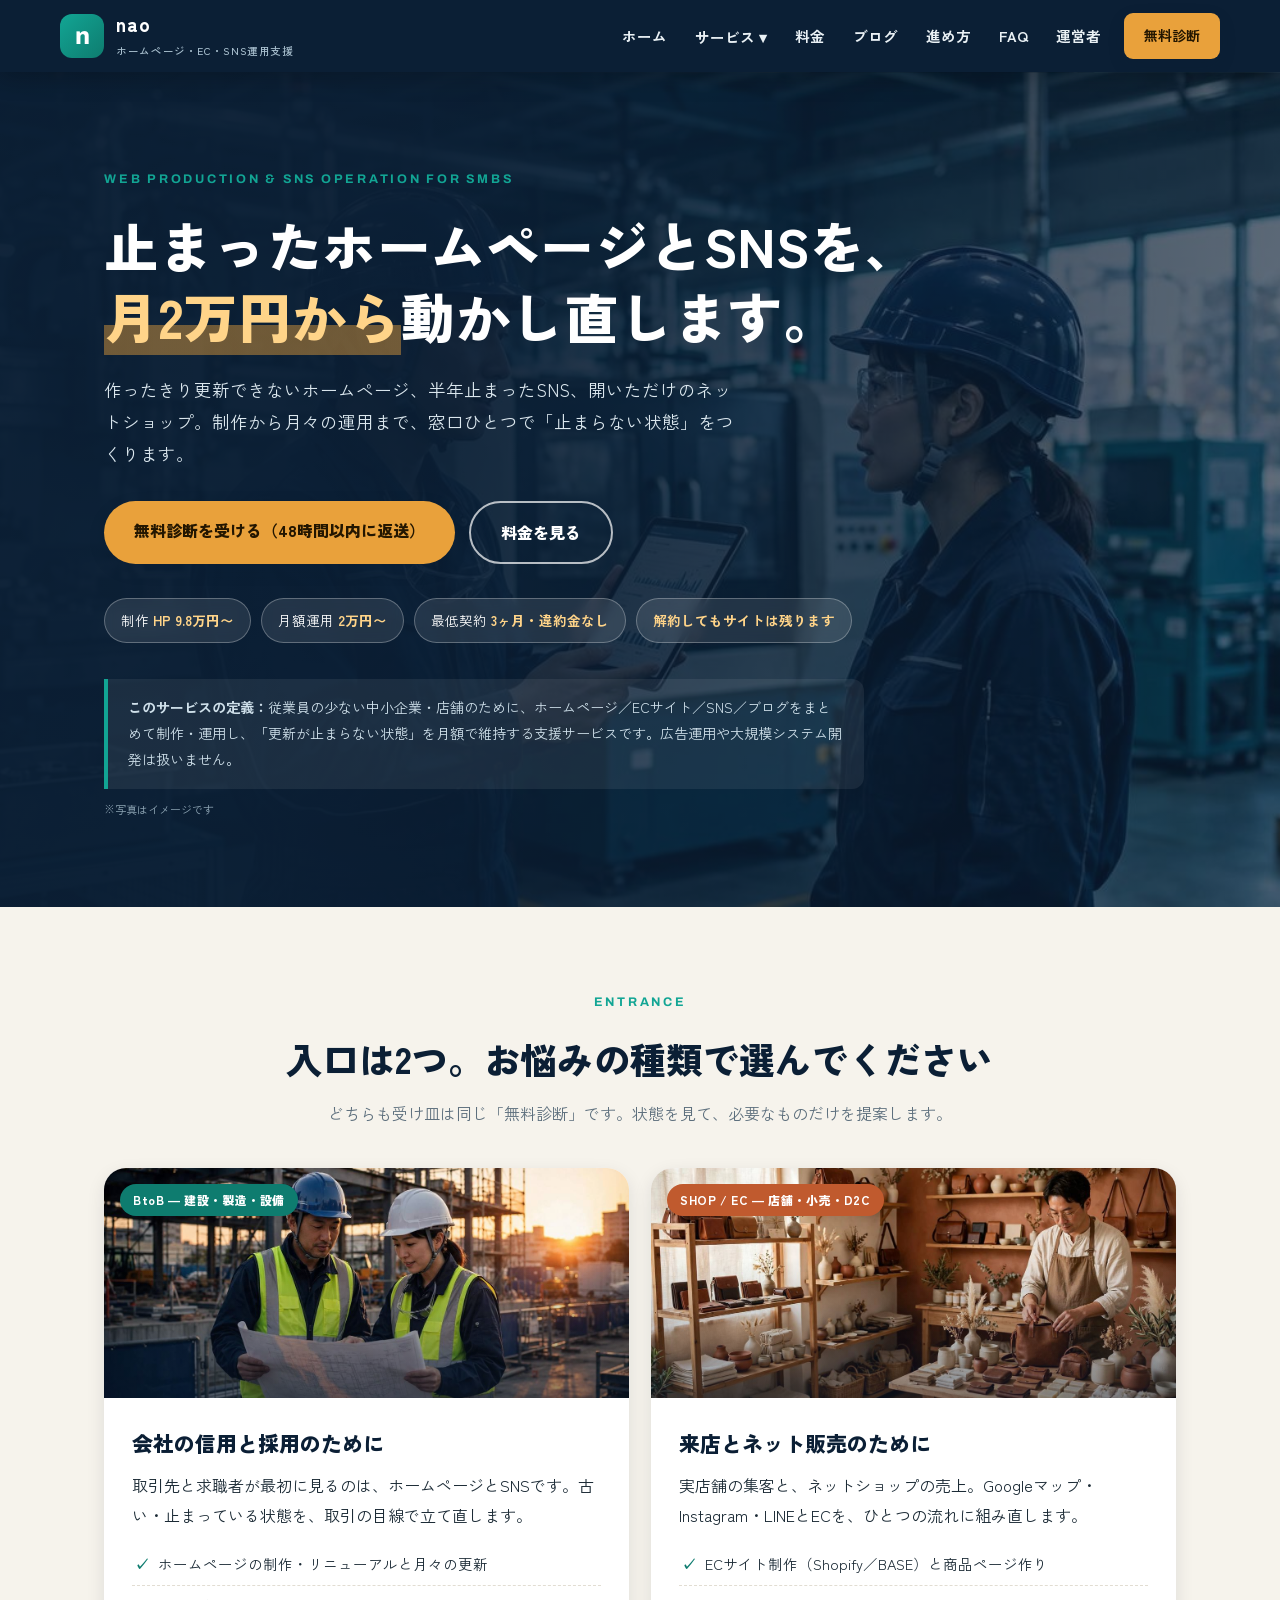
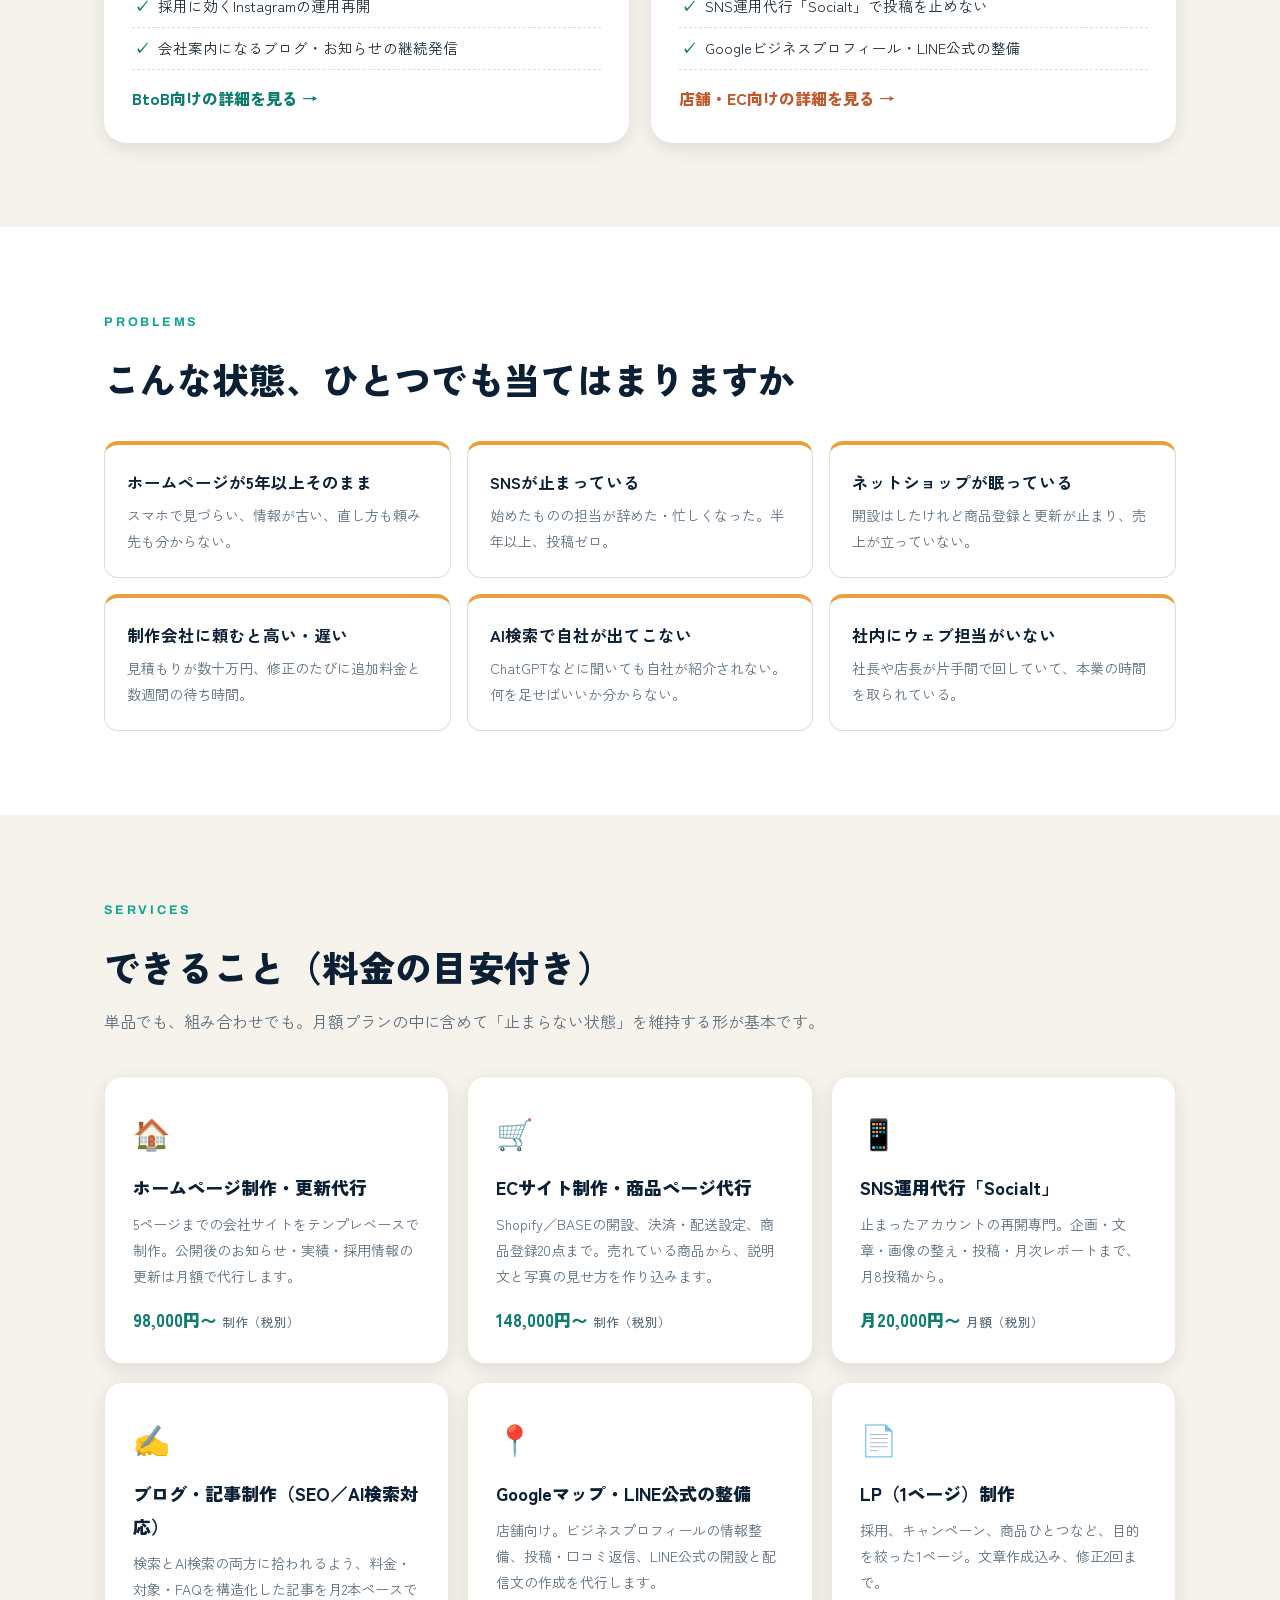
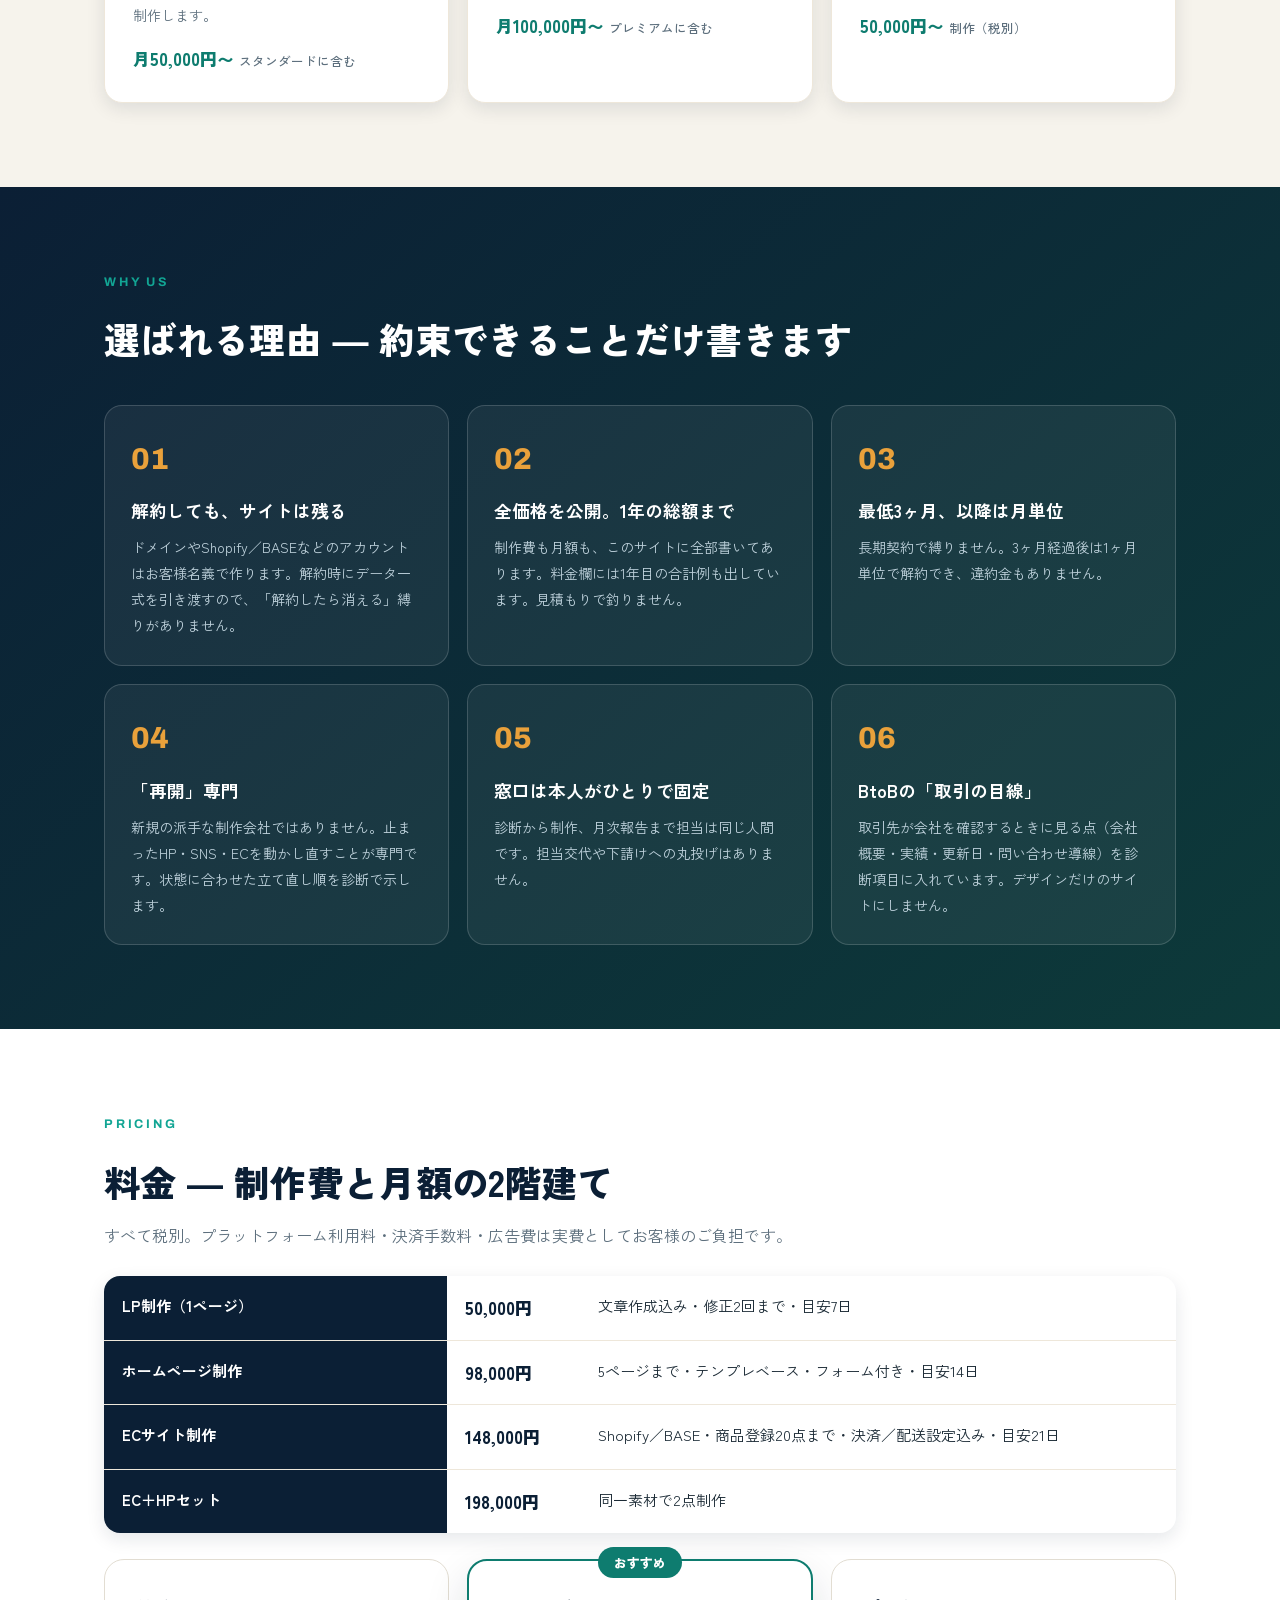
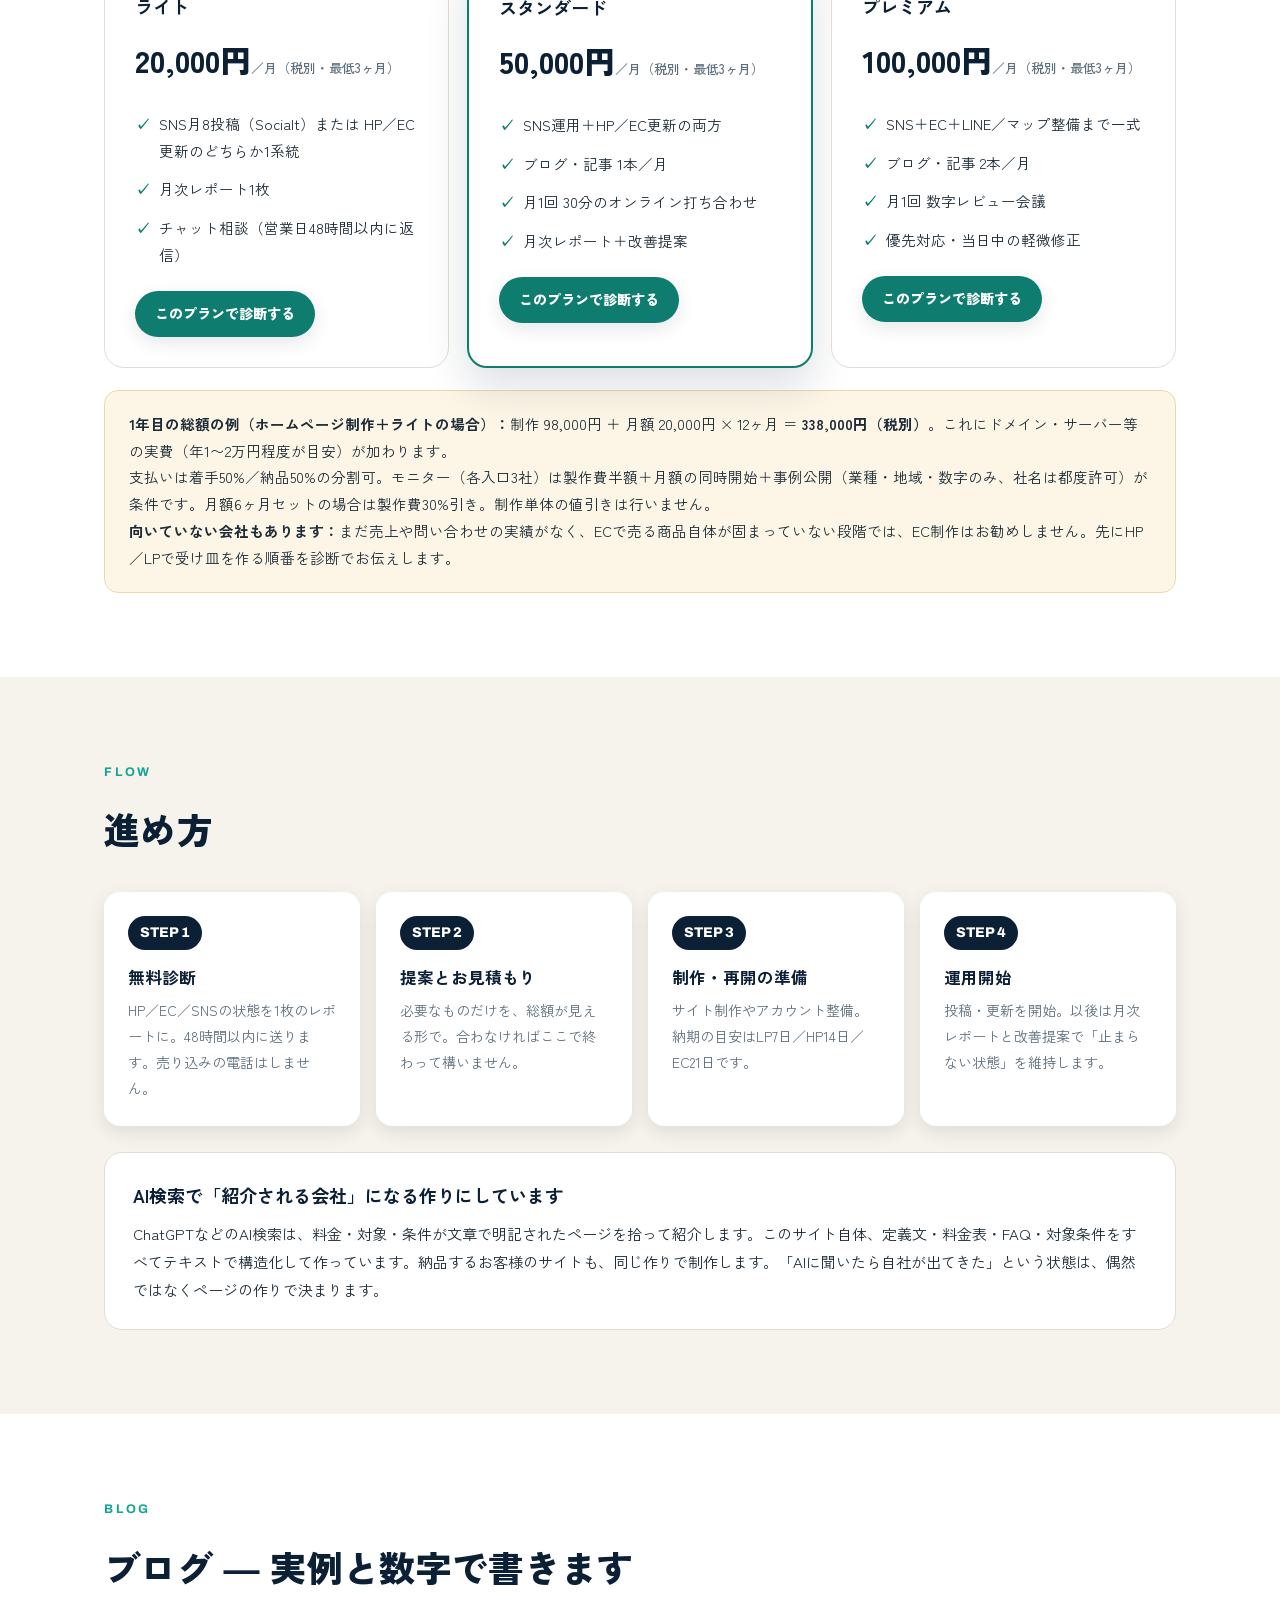
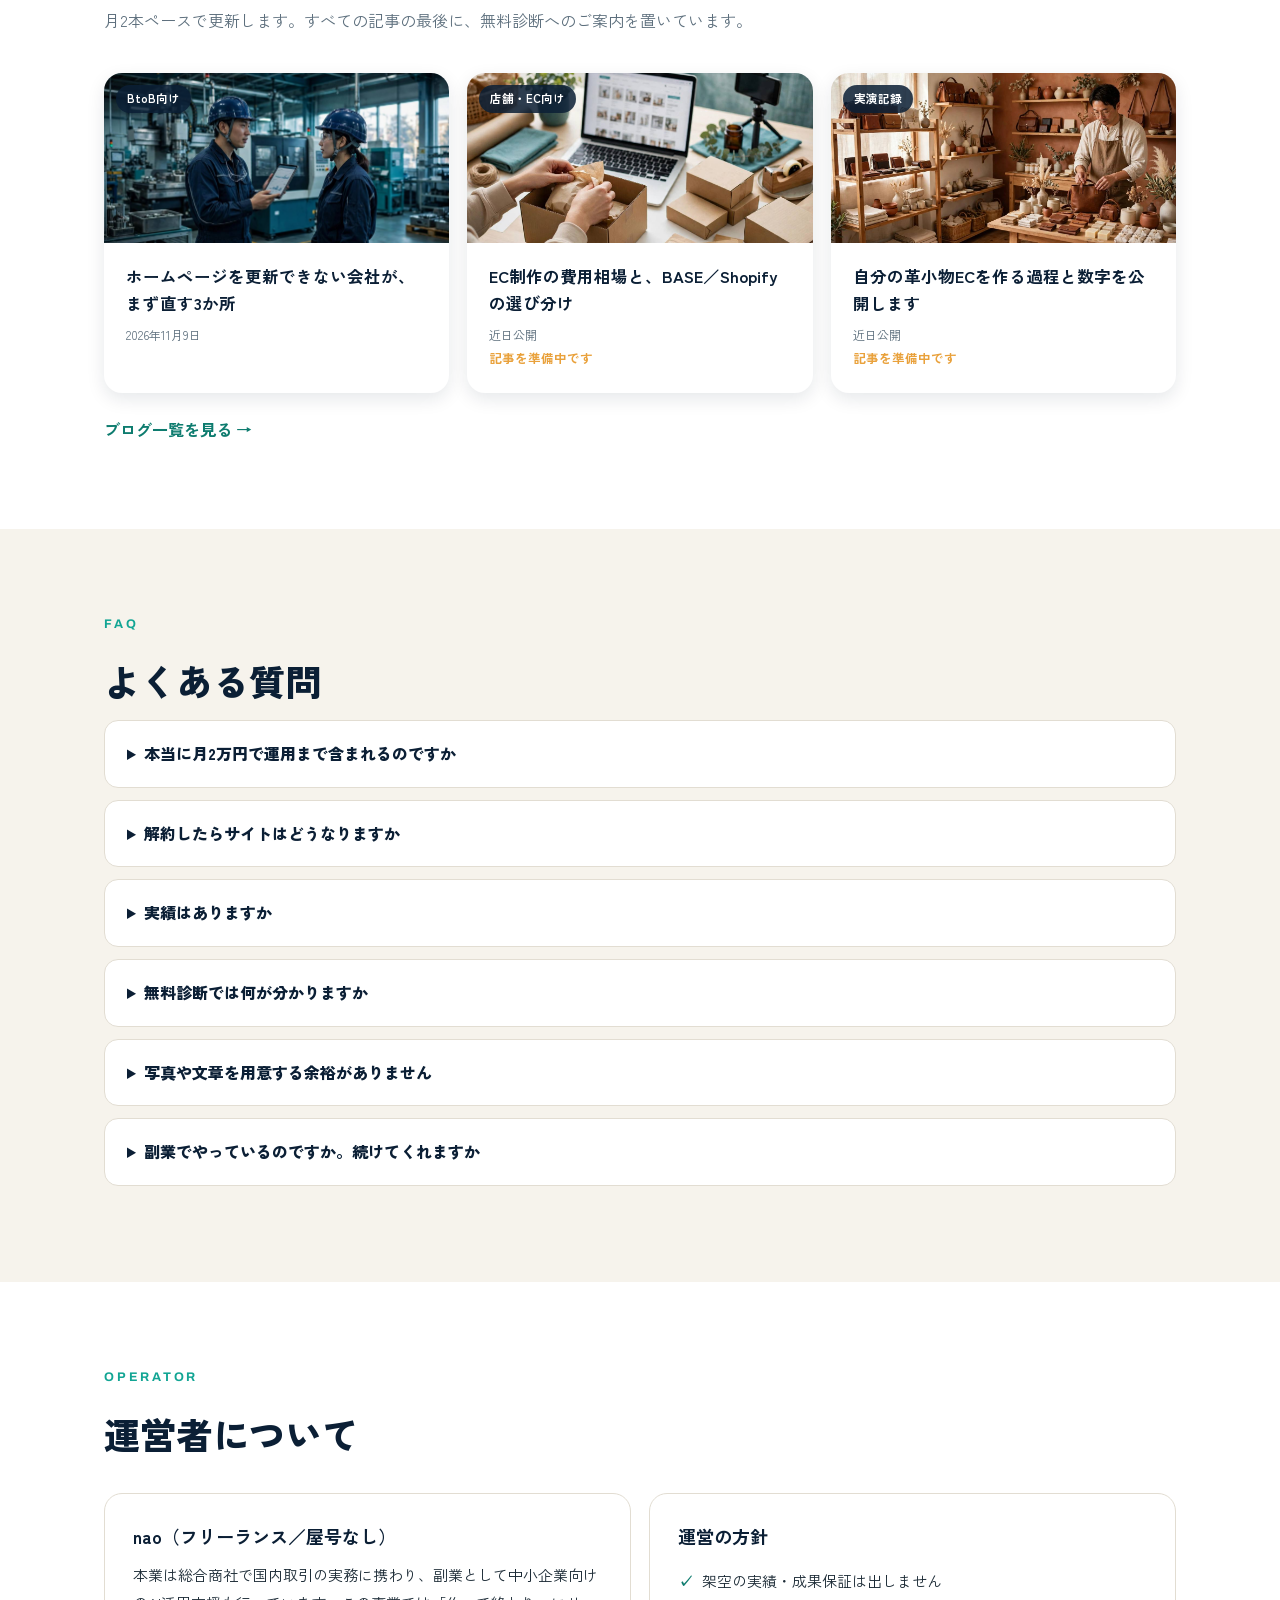
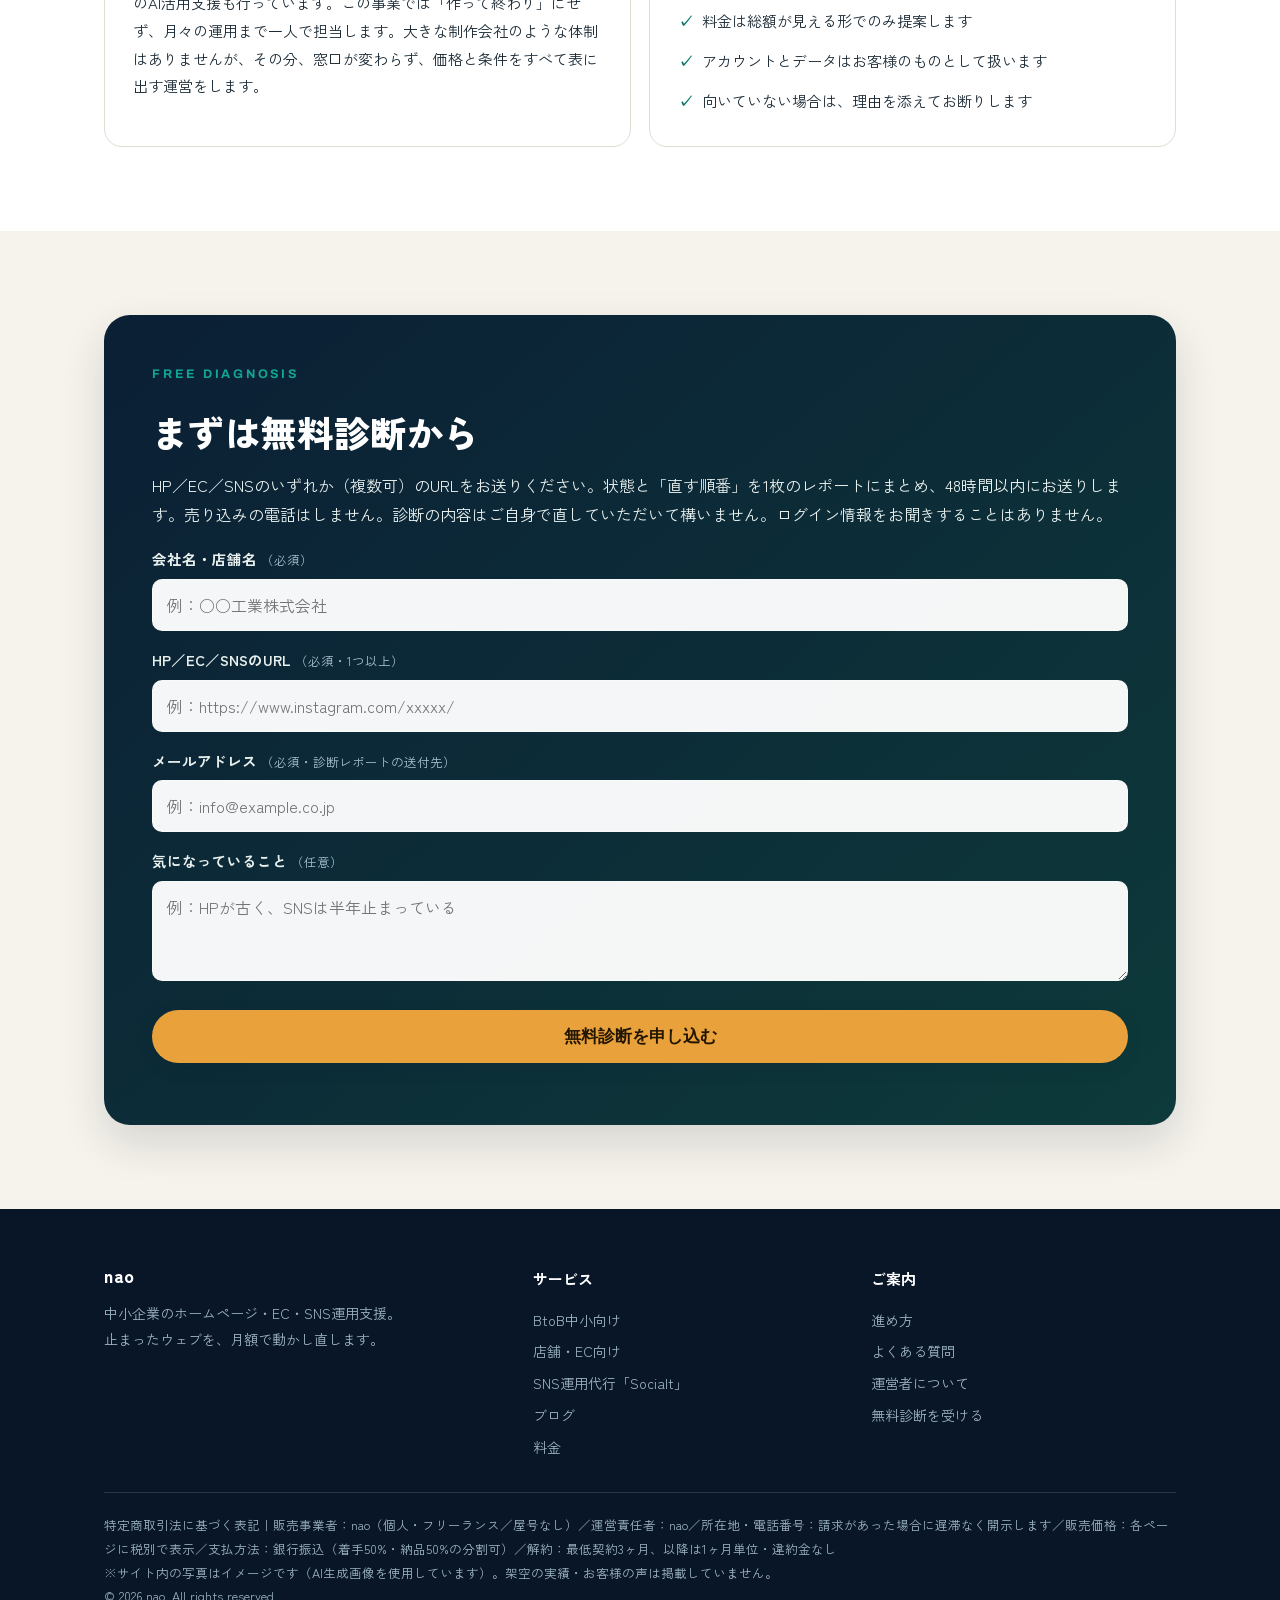
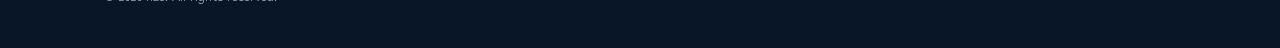
==== commit d0c6744a: "サイト v3: ビジュアル刷新（写真ヒーロー・濃紺ヘッダーでグローバルナビ常時表示）＋ブログ記事1本追加" ====
--- a/index.html
+++ b/index.html
@@ -6,331 +6,264 @@
 <title>中小企業のホームページ・EC・SNS運用支援｜nao</title>
 <meta name="description" content="止まったホームページ・SNS・ネットショップを動かし直す、中小企業向けの制作＋月額運用支援。ホームページ制作9.8万円〜、月額運用2万円〜。最低契約3ヶ月・違約金なし、解約してもサイトはお客様のものとして残ります。まずは無料診断（1枚・48時間以内）から。">
 <link rel="preconnect" href="https://fonts.googleapis.com">
-<link href="https://fonts.googleapis.com/css2?family=Shippori+Mincho:wght@500;700&family=Zen+Kaku+Gothic+New:wght@400;500;700&display=swap" rel="stylesheet">
+<link href="https://fonts.googleapis.com/css2?family=Archivo:wght@600;800&family=Zen+Kaku+Gothic+New:wght@400;500;700;900&display=swap" rel="stylesheet">
 <link rel="stylesheet" href="assets/style.css">
+<link rel="stylesheet" href="assets/img.css">
 </head>
 <body>
-
-<!-- BRAND: 屋号が決まったら .brand-name と各ページの title・運営者表記を差し替える -->
+<!-- BRAND: 屋号が決まったら .brand-name と title・運営者表記を差し替える -->
 <header class="site">
   <div class="header-in">
-    <a class="brand" href="index.html">
-      <span class="brand-mark">n</span>
-      <span><span class="brand-name">nao</span><br><span class="brand-sub">ホームページ・EC・SNS運用支援</span></span>
-    </a>
-    <button class="nav-toggle" aria-label="メニュー">☰</button>
-    <nav class="main">
+    <a class="brand" href="index.html"><span class="brand-mark">n</span><span><span class="brand-name">nao</span><span class="brand-sub">ホームページ・EC・SNS運用支援</span></span></a>
+    <button class="nav-toggle" aria-label="メニュー" aria-expanded="false">☰</button>
+    <nav class="main" aria-label="グローバルナビ">
       <ul>
         <li><a href="index.html">ホーム</a></li>
-        <li class="has-drop"><a href="#services">サービス ▾</a>
+        <li class="has-drop"><button type="button" aria-haspopup="true">サービス ▾</button>
           <div class="drop">
             <div class="drop-label">対象から選ぶ</div>
             <a href="b2b/"><b>BtoB中小向け</b><span>建設・製造・設備 ― HPと採用SNSの立て直し</span></a>
             <a href="shop-ec/"><b>店舗・EC向け</b><span>飲食・小売・美容・食品 ― 集客とネット販売</span></a>
             <div class="drop-label">サービスから選ぶ</div>
             <a href="sns/"><b>SNS運用代行「Socialt」</b><span>止まったSNSの再開と月8投稿からの運用</span></a>
-            <a href="#services"><b>ホームページ制作・更新</b><span>制作9.8万円〜／更新は月額で代行</span></a>
+            <a href="index.html#services"><b>ホームページ制作・更新</b><span>制作9.8万円〜／更新は月額で代行</span></a>
             <a href="shop-ec/#ec"><b>ECサイト制作</b><span>Shopify／BASE・商品登録20点まで込み</span></a>
             <a href="blog/"><b>ブログ・記事制作</b><span>SEO／AI検索に拾われる記事を月2本</span></a>
           </div>
         </li>
-        <li><a href="#pricing">料金</a></li>
+        <li><a href="index.html#pricing">料金</a></li>
         <li><a href="blog/">ブログ</a></li>
-        <li><a href="#flow">進め方</a></li>
-        <li><a href="#faq">FAQ</a></li>
-        <li><a href="#about">運営者</a></li>
-        <li class="header-cta"><a class="btn sm" href="#diagnosis">無料診断</a></li>
+        <li><a href="index.html#flow">進め方</a></li>
+        <li><a href="index.html#faq">FAQ</a></li>
+        <li><a href="index.html#about">運営者</a></li>
+        <li class="header-cta"><a class="btn sm gold" href="index.html#diagnosis">無料診断</a></li>
       </ul>
     </nav>
   </div>
 </header>
 
-<!-- HERO -->
 <div class="hero">
-  <div class="wrap">
-    <div class="eyebrow">中小企業のウェブ立て直し専門</div>
+  <div class="bg img-hero"></div>
+  <div class="wrap">
+    <div class="eyebrow">Web Production &amp; SNS Operation for SMBs</div>
     <h1>止まったホームページとSNSを、<br><em>月2万円から</em>動かし直します。</h1>
-    <p class="lead">作ったきり更新できないホームページ、半年止まったSNS、開いただけのネットショップ。<br>制作から月々の運用まで、窓口ひとつで「止まらない状態」をつくります。</p>
+    <p class="lead">作ったきり更新できないホームページ、半年止まったSNS、開いただけのネットショップ。制作から月々の運用まで、窓口ひとつで「止まらない状態」をつくります。</p>
     <div class="hero-cta">
-      <a class="btn" href="#diagnosis">無料診断を受ける（48時間以内に返送）</a>
+      <a class="btn gold" href="#diagnosis">無料診断を受ける（48時間以内に返送）</a>
       <a class="btn ghost" href="#pricing">料金を見る</a>
     </div>
-    <div class="hero-points">
+    <div class="chips">
       <span class="chip">制作 <b>HP 9.8万円〜</b></span>
       <span class="chip">月額運用 <b>2万円〜</b></span>
       <span class="chip">最低契約 <b>3ヶ月・違約金なし</b></span>
       <span class="chip"><b>解約してもサイトは残ります</b></span>
     </div>
-    <div class="definition">
-      <b>このサービスの定義：</b>従業員の少ない中小企業・店舗のために、ホームページ／ECサイト／SNS／ブログをまとめて制作・運用し、「更新が止まらない状態」を月額で維持する支援サービスです。広告運用や大規模システム開発は扱いません。
-    </div>
+    <div class="definition"><b>このサービスの定義：</b>従業員の少ない中小企業・店舗のために、ホームページ／ECサイト／SNS／ブログをまとめて制作・運用し、「更新が止まらない状態」を月額で維持する支援サービスです。広告運用や大規模システム開発は扱いません。</div>
+    <p class="img-note">※写真はイメージです</p>
   </div>
 </div>
 
-<!-- ENTRANCES -->
 <section>
   <div class="wrap">
-    <div class="center reveal">
-      <div class="eyebrow center">Entrance</div>
-      <h2>入口は2つ。お悩みの種類で選んでください</h2>
-      <p class="lead">どちらも受け皿は同じ「無料診断」です。状態を見て、必要なものだけを提案します。</p>
-    </div>
-    <div style="height:36px"></div>
+    <div class="center reveal"><div class="eyebrow">Entrance</div>
+    <h2>入口は2つ。お悩みの種類で選んでください</h2>
+    <p class="lead-c">どちらも受け皿は同じ「無料診断」です。状態を見て、必要なものだけを提案します。</p></div>
     <div class="entrances">
-      <a class="entrance reveal" href="b2b/">
-        <span class="tag">BTOB ― 建設・製造・設備</span>
-        <h3>会社の信用と採用のために</h3>
+      <a class="entrance reveal" href="b2b/"><div class="thumb img-construction"><span class="tag">BtoB ― 建設・製造・設備</span></div>
+        <div class="body"><h3>会社の信用と採用のために</h3>
         <p>取引先と求職者が最初に見るのは、ホームページとSNSです。古い・止まっている状態を、取引の目線で立て直します。</p>
-        <ul>
-          <li>ホームページの制作・リニューアルと月々の更新</li>
-          <li>採用に効くInstagramの運用再開</li>
-          <li>会社案内になるブログ・お知らせの継続発信</li>
-        </ul>
-        <span class="go">BtoB向けの詳細を見る →</span>
-      </a>
-      <a class="entrance shop reveal" href="shop-ec/">
-        <span class="tag">SHOP / EC ― 店舗・小売・D2C</span>
-        <h3>来店とネット販売のために</h3>
+        <ul><li>ホームページの制作・リニューアルと月々の更新</li><li>採用に効くInstagramの運用再開</li><li>会社案内になるブログ・お知らせの継続発信</li></ul>
+        <span class="go">BtoB向けの詳細を見る →</span></div></a>
+      <a class="entrance shop reveal" href="shop-ec/"><div class="thumb img-shop"><span class="tag">SHOP / EC ― 店舗・小売・D2C</span></div>
+        <div class="body"><h3>来店とネット販売のために</h3>
         <p>実店舗の集客と、ネットショップの売上。Googleマップ・Instagram・LINEとECを、ひとつの流れに組み直します。</p>
-        <ul>
-          <li>ECサイト制作（Shopify／BASE）と商品ページ作り</li>
-          <li>SNS運用代行「Socialt」で投稿を止めない</li>
-          <li>Googleビジネスプロフィール・LINE公式の整備</li>
-        </ul>
-        <span class="go">店舗・EC向けの詳細を見る →</span>
-      </a>
-    </div>
-  </div>
-</section>
-
-<!-- PAINS -->
-<section class="band">
+        <ul><li>ECサイト制作（Shopify／BASE）と商品ページ作り</li><li>SNS運用代行「Socialt」で投稿を止めない</li><li>Googleビジネスプロフィール・LINE公式の整備</li></ul>
+        <span class="go">店舗・EC向けの詳細を見る →</span></div></a>
+    </div>
+  </div>
+</section>
+
+<section class="white">
   <div class="wrap">
     <div class="eyebrow reveal">Problems</div>
     <h2 class="reveal">こんな状態、ひとつでも当てはまりますか</h2>
-    <div style="height:30px"></div>
     <div class="pains">
-      <div class="pain reveal"><b>ホームページが5年以上そのまま</b>スマホで見づらい、情報が古い、直し方も頼み先も分からない。</div>
-      <div class="pain reveal"><b>SNSが止まっている</b>始めたものの担当が辞めた・忙しくなった。半年以上、投稿ゼロ。</div>
-      <div class="pain reveal"><b>ネットショップが眠っている</b>開設はしたけれど商品登録と更新が止まり、売上が立っていない。</div>
-      <div class="pain reveal"><b>制作会社に頼むと高い・遅い</b>見積もりが数十万円、修正のたびに追加料金と数週間の待ち時間。</div>
-      <div class="pain reveal"><b>AI検索で自社が出てこない</b>ChatGPTなどに聞いても自社が紹介されない。何を足せばいいか分からない。</div>
-      <div class="pain reveal"><b>社内にウェブ担当がいない</b>社長や店長が片手間で回していて、本業の時間を取られている。</div>
-    </div>
-  </div>
-</section>
-
-<!-- SERVICES -->
+      <div class="pain reveal"><b>ホームページが5年以上そのまま</b><p>スマホで見づらい、情報が古い、直し方も頼み先も分からない。</p></div>
+      <div class="pain reveal"><b>SNSが止まっている</b><p>始めたものの担当が辞めた・忙しくなった。半年以上、投稿ゼロ。</p></div>
+      <div class="pain reveal"><b>ネットショップが眠っている</b><p>開設はしたけれど商品登録と更新が止まり、売上が立っていない。</p></div>
+      <div class="pain reveal"><b>制作会社に頼むと高い・遅い</b><p>見積もりが数十万円、修正のたびに追加料金と数週間の待ち時間。</p></div>
+      <div class="pain reveal"><b>AI検索で自社が出てこない</b><p>ChatGPTなどに聞いても自社が紹介されない。何を足せばいいか分からない。</p></div>
+      <div class="pain reveal"><b>社内にウェブ担当がいない</b><p>社長や店長が片手間で回していて、本業の時間を取られている。</p></div>
+    </div>
+  </div>
+</section>
+
 <section id="services">
   <div class="wrap">
     <div class="eyebrow reveal">Services</div>
     <h2 class="reveal">できること（料金の目安付き）</h2>
-    <p class="lead reveal">単品でも、組み合わせでも。月額プランの中に含めて「止まらない状態」を維持する形が基本です。</p>
-    <div style="height:32px"></div>
-    <div class="grid" style="gap:18px">
-      <div class="svc reveal"><div class="icon">🏠</div><div><h3>ホームページ制作・更新代行</h3><p>5ページまでの会社サイトをテンプレベースで制作。公開後のお知らせ・実績・採用情報の更新は月額で代行します。</p></div><div class="price"><b>98,000円〜</b><span>制作（税別）</span></div></div>
-      <div class="svc reveal"><div class="icon">🛒</div><div><h3>ECサイト制作・商品ページ代行</h3><p>Shopify／BASEの開設、決済・配送設定、商品登録20点まで。売れている商品から、説明文と写真の見せ方を作り込みます。</p></div><div class="price"><b>148,000円〜</b><span>制作（税別）</span></div></div>
-      <div class="svc reveal"><div class="icon">📱</div><div><h3>SNS運用代行「Socialt」</h3><p>止まったアカウントの再開専門。企画・文章・画像の整え・投稿・月次レポートまで、月8投稿から。</p></div><div class="price"><b>月20,000円〜</b><span>月額（税別）</span></div></div>
-      <div class="svc reveal"><div class="icon">✍️</div><div><h3>ブログ・記事制作（SEO／AI検索対応）</h3><p>検索とAI検索の両方に拾われるよう、料金・対象・FAQを構造化した記事を月2本ペースで制作します。</p></div><div class="price"><b>月50,000円〜</b><span>スタンダードに含む</span></div></div>
-      <div class="svc reveal"><div class="icon">📍</div><div><h3>Googleマップ・LINE公式の整備</h3><p>店舗向け。ビジネスプロフィールの情報整備、投稿・口コミ返信、LINE公式の開設と配信文の作成を代行します。</p></div><div class="price"><b>月100,000円〜</b><span>プレミアムに含む</span></div></div>
-      <div class="svc reveal"><div class="icon">📄</div><div><h3>LP（1ページ）制作</h3><p>採用、キャンペーン、商品ひとつなど、目的を絞った1ページ。文章作成込み、修正2回まで。</p></div><div class="price"><b>50,000円〜</b><span>制作（税別）</span></div></div>
-    </div>
-  </div>
-</section>
-
-<!-- STRENGTHS -->
-<section class="band tint">
-  <div class="wrap">
-    <div class="eyebrow reveal">Why us</div>
+    <p class="lead-c reveal">単品でも、組み合わせでも。月額プランの中に含めて「止まらない状態」を維持する形が基本です。</p>
+    <div class="services">
+      <div class="svc reveal"><div class="ic">🏠</div><h3>ホームページ制作・更新代行</h3><p>5ページまでの会社サイトをテンプレベースで制作。公開後のお知らせ・実績・採用情報の更新は月額で代行します。</p><div class="fee">98,000円〜 <small>制作（税別）</small></div></div>
+      <div class="svc reveal"><div class="ic">🛒</div><h3>ECサイト制作・商品ページ代行</h3><p>Shopify／BASEの開設、決済・配送設定、商品登録20点まで。売れている商品から、説明文と写真の見せ方を作り込みます。</p><div class="fee">148,000円〜 <small>制作（税別）</small></div></div>
+      <div class="svc reveal"><div class="ic">📱</div><h3>SNS運用代行「Socialt」</h3><p>止まったアカウントの再開専門。企画・文章・画像の整え・投稿・月次レポートまで、月8投稿から。</p><div class="fee">月20,000円〜 <small>月額（税別）</small></div></div>
+      <div class="svc reveal"><div class="ic">✍️</div><h3>ブログ・記事制作（SEO／AI検索対応）</h3><p>検索とAI検索の両方に拾われるよう、料金・対象・FAQを構造化した記事を月2本ペースで制作します。</p><div class="fee">月50,000円〜 <small>スタンダードに含む</small></div></div>
+      <div class="svc reveal"><div class="ic">📍</div><h3>Googleマップ・LINE公式の整備</h3><p>店舗向け。ビジネスプロフィールの情報整備、投稿・口コミ返信、LINE公式の開設と配信文の作成を代行します。</p><div class="fee">月100,000円〜 <small>プレミアムに含む</small></div></div>
+      <div class="svc reveal"><div class="ic">📄</div><h3>LP（1ページ）制作</h3><p>採用、キャンペーン、商品ひとつなど、目的を絞った1ページ。文章作成込み、修正2回まで。</p><div class="fee">50,000円〜 <small>制作（税別）</small></div></div>
+    </div>
+  </div>
+</section>
+
+<section class="dark">
+  <div class="wrap">
+    <div class="eyebrow reveal">Why Us</div>
     <h2 class="reveal">選ばれる理由 ― 約束できることだけ書きます</h2>
-    <div style="height:30px"></div>
-    <div class="grid c3">
-      <div class="card reveal"><div class="num">1</div><h3>解約しても、サイトは残る</h3><p>ドメインやShopify／BASEなどのアカウントはお客様名義で作ります。解約時にデータ一式を引き渡すので、「解約したら消える」縛りがありません。</p></div>
-      <div class="card reveal"><div class="num">2</div><h3>全価格を公開。1年の総額まで</h3><p>制作費も月額も、このサイトに全部書いてあります。下の料金欄には1年目の合計例も出しています。見積もりで釣りません。</p></div>
-      <div class="card reveal"><div class="num">3</div><h3>最低3ヶ月、以降は月単位</h3><p>長期契約で縛りません。3ヶ月経過後は1ヶ月単位で解約でき、違約金もありません。</p></div>
-      <div class="card reveal"><div class="num">4</div><h3>「再開」専門</h3><p>新規の派手な制作会社ではありません。止まったHP・SNS・ECを動かし直すことが専門です。状態に合わせた立て直し順を診断で示します。</p></div>
-      <div class="card reveal"><div class="num">5</div><h3>窓口は本人がひとりで固定</h3><p>診断から制作、月次報告まで担当は同じ人間です。担当交代や下請けへの丸投げはありません。</p></div>
-      <div class="card reveal"><div class="num">6</div><h3>BtoBの「取引の目線」</h3><p>取引先が会社を確認するときに見る点（会社概要・実績・更新日・問い合わせ導線）を診断項目に入れています。デザインだけのサイトにしません。</p></div>
-    </div>
-  </div>
-</section>
-
-<!-- PRICING -->
-<section id="pricing">
-  <div class="wrap">
-    <div class="center reveal">
-      <div class="eyebrow center">Pricing</div>
-      <h2>料金 ― 制作費と月額の2階建て</h2>
-      <p class="lead">すべて税別。プラットフォーム利用料・決済手数料・広告費は実費としてお客様のご負担です。</p>
-    </div>
-    <div style="height:36px"></div>
-    <h3 class="reveal" style="margin-bottom:14px">制作（一括）</h3>
+    <div class="why">
+      <div class="w reveal"><div class="n">01</div><h3>解約しても、サイトは残る</h3><p>ドメインやShopify／BASEなどのアカウントはお客様名義で作ります。解約時にデータ一式を引き渡すので、「解約したら消える」縛りがありません。</p></div>
+      <div class="w reveal"><div class="n">02</div><h3>全価格を公開。1年の総額まで</h3><p>制作費も月額も、このサイトに全部書いてあります。料金欄には1年目の合計例も出しています。見積もりで釣りません。</p></div>
+      <div class="w reveal"><div class="n">03</div><h3>最低3ヶ月、以降は月単位</h3><p>長期契約で縛りません。3ヶ月経過後は1ヶ月単位で解約でき、違約金もありません。</p></div>
+      <div class="w reveal"><div class="n">04</div><h3>「再開」専門</h3><p>新規の派手な制作会社ではありません。止まったHP・SNS・ECを動かし直すことが専門です。状態に合わせた立て直し順を診断で示します。</p></div>
+      <div class="w reveal"><div class="n">05</div><h3>窓口は本人がひとりで固定</h3><p>診断から制作、月次報告まで担当は同じ人間です。担当交代や下請けへの丸投げはありません。</p></div>
+      <div class="w reveal"><div class="n">06</div><h3>BtoBの「取引の目線」</h3><p>取引先が会社を確認するときに見る点（会社概要・実績・更新日・問い合わせ導線）を診断項目に入れています。デザインだけのサイトにしません。</p></div>
+    </div>
+  </div>
+</section>
+
+<section id="pricing" class="white">
+  <div class="wrap">
+    <div class="eyebrow reveal">Pricing</div>
+    <h2 class="reveal">料金 ― 制作費と月額の2階建て</h2>
+    <p class="lead-c reveal">すべて税別。プラットフォーム利用料・決済手数料・広告費は実費としてお客様のご負担です。</p>
     <table class="fee reveal">
-      <tr><th>LP制作（1ページ）</th><td><b>50,000円</b>　文章作成込み・修正2回まで・目安7日</td></tr>
-      <tr><th>ホームページ制作</th><td><b>98,000円</b>　5ページまで・テンプレベース・フォーム付き・目安14日</td></tr>
-      <tr><th>ECサイト制作</th><td><b>148,000円</b>　Shopify／BASE・商品登録20点まで・決済／配送設定込み・目安21日</td></tr>
-      <tr><th>EC＋HPセット</th><td><b>198,000円</b>　同一素材で2点制作</td></tr>
+      <tr><th>LP制作（1ページ）</th><td class="amt">50,000円</td><td>文章作成込み・修正2回まで・目安7日</td></tr>
+      <tr><th>ホームページ制作</th><td class="amt">98,000円</td><td>5ページまで・テンプレベース・フォーム付き・目安14日</td></tr>
+      <tr><th>ECサイト制作</th><td class="amt">148,000円</td><td>Shopify／BASE・商品登録20点まで・決済／配送設定込み・目安21日</td></tr>
+      <tr><th>EC＋HPセット</th><td class="amt">198,000円</td><td>同一素材で2点制作</td></tr>
     </table>
-    <p class="note reveal">支払いは着手50%／納品50%の分割可。モニター（各入口3社）は製作費半額＋月額の同時開始＋事例公開（業種・地域・数字のみ、社名は都度許可）が条件です。月額6ヶ月セットの場合は製作費30%引き。制作単体の値引きは行いません。</p>
-    <div style="height:36px"></div>
-    <h3 class="reveal" style="margin-bottom:14px">月額（継続）</h3>
-    <div class="price-grid">
-      <div class="plan reveal"><h3>ライト</h3><div class="amount">20,000<small>円／月</small></div><div class="per">税別・最低3ヶ月</div>
+    <div class="plans">
+      <div class="plan reveal"><h3>ライト</h3><div class="price">20,000円<small>／月（税別・最低3ヶ月）</small></div>
         <ul><li>SNS月8投稿（Socialt）または HP／EC更新のどちらか1系統</li><li>月次レポート1枚</li><li>チャット相談（営業日48時間以内に返信）</li></ul>
-        <a class="btn ghost" href="#diagnosis">このプランで診断する</a></div>
-      <div class="plan featured reveal"><span class="ribbon">おすすめ</span><h3>スタンダード</h3><div class="amount">50,000<small>円／月</small></div><div class="per">税別・最低3ヶ月</div>
+        <a class="btn sm" href="#diagnosis">このプランで診断する</a></div>
+      <div class="plan hot reveal"><span class="pop">おすすめ</span><h3>スタンダード</h3><div class="price">50,000円<small>／月（税別・最低3ヶ月）</small></div>
         <ul><li>SNS運用＋HP／EC更新の両方</li><li>ブログ・記事 1本／月</li><li>月1回 30分のオンライン打ち合わせ</li><li>月次レポート＋改善提案</li></ul>
-        <a class="btn" href="#diagnosis">このプランで診断する</a></div>
-      <div class="plan reveal"><h3>プレミアム</h3><div class="amount">100,000<small>円／月</small></div><div class="per">税別・最低3ヶ月</div>
+        <a class="btn sm" href="#diagnosis">このプランで診断する</a></div>
+      <div class="plan reveal"><h3>プレミアム</h3><div class="price">100,000円<small>／月（税別・最低3ヶ月）</small></div>
         <ul><li>SNS＋EC＋LINE／マップ整備まで一式</li><li>ブログ・記事 2本／月</li><li>月1回 数字レビュー会議</li><li>優先対応・当日中の軽微修正</li></ul>
-        <a class="btn ghost" href="#diagnosis">このプランで診断する</a></div>
-    </div>
-    <div style="height:28px"></div>
-    <div class="total-box reveal">
-      <h3>1年目の総額の例（ホームページ制作＋ライトの場合）</h3>
-      <p>制作 98,000円 ＋ 月額 20,000円 × 12ヶ月 ＝ <b>338,000円（税別）</b>。これにドメイン・サーバー等の実費（年1〜2万円程度が目安）が加わります。最初から総額が見える形でしか提案しません。</p>
-    </div>
-    <p class="note reveal">向いていない会社もあります：まだ売上や問い合わせの実績がなく、ECで売る商品自体が固まっていない段階では、EC制作はお勧めしません。先にHP／LPで受け皿を作る順番を診断でお伝えします。</p>
-  </div>
-</section>
-
-<!-- ROLES -->
-<section class="band">
-  <div class="wrap">
-    <div class="eyebrow reveal">Roles</div>
-    <h2 class="reveal">役割分担 ― お願いすること／こちらでやること</h2>
-    <div style="height:26px"></div>
-    <table class="roles reveal">
-      <thead><tr><th>項目</th><th>お客様</th><th>こちら</th></tr></thead>
-      <tbody>
-        <tr><th>素材（写真・商品情報・会社情報）</th><td>既存のものをお渡しください</td><td>整え・不足分の文章作成</td></tr>
-        <tr><th>投稿・更新の内容確認</th><td>公開前の目視確認（チャットでOK）</td><td>企画・文章・画像の準備と投稿</td></tr>
-        <tr><th>アカウント・ドメイン</th><td>名義はお客様（解約後も残ります）</td><td>開設・設定の代行</td></tr>
-        <tr><th>パスワード等のログイン情報</th><td>お聞きしません</td><td>権限招待の範囲で作業します</td></tr>
-        <tr><th>数字の確認</th><td>月次レポートで一緒に確認</td><td>レポート作成と改善提案</td></tr>
-      </tbody>
-    </table>
-  </div>
-</section>
-
-<!-- FLOW -->
+        <a class="btn sm" href="#diagnosis">このプランで診断する</a></div>
+    </div>
+    <div class="note-box reveal"><b>1年目の総額の例（ホームページ制作＋ライトの場合）：</b>制作 98,000円 ＋ 月額 20,000円 × 12ヶ月 ＝ <b>338,000円（税別）</b>。これにドメイン・サーバー等の実費（年1〜2万円程度が目安）が加わります。<br>
+    支払いは着手50%／納品50%の分割可。モニター（各入口3社）は製作費半額＋月額の同時開始＋事例公開（業種・地域・数字のみ、社名は都度許可）が条件です。月額6ヶ月セットの場合は製作費30%引き。制作単体の値引きは行いません。<br>
+    <b>向いていない会社もあります：</b>まだ売上や問い合わせの実績がなく、ECで売る商品自体が固まっていない段階では、EC制作はお勧めしません。先にHP／LPで受け皿を作る順番を診断でお伝えします。</div>
+  </div>
+</section>
+
 <section id="flow">
   <div class="wrap">
     <div class="eyebrow reveal">Flow</div>
     <h2 class="reveal">進め方</h2>
-    <div style="height:28px"></div>
-    <div class="steps">
-      <div class="step reveal"><h3>無料診断</h3><p>HP／EC／SNSの状態を1枚のレポートに。48時間以内に送ります。売り込みの電話はしません。</p></div>
-      <div class="step reveal"><h3>提案とお見積もり</h3><p>必要なものだけを、総額が見える形で。合わなければここで終わって構いません。</p></div>
-      <div class="step reveal"><h3>制作・再開の準備</h3><p>サイト制作やアカウント整備。納期の目安はLP7日／HP14日／EC21日です。</p></div>
-      <div class="step reveal"><h3>運用開始</h3><p>投稿・更新を開始。以後は月次レポートと改善提案で「止まらない状態」を維持します。</p></div>
-    </div>
-  </div>
-</section>
-
-<!-- AIO -->
-<section class="band dark">
-  <div class="wrap">
-    <div class="eyebrow reveal" style="color:#e9c46a">For AI search</div>
-    <h2 class="reveal">AI検索で「紹介される会社」になる作りにしています</h2>
-    <p class="reveal" style="max-width:820px">ChatGPTなどのAI検索は、料金・対象・条件が文章で明記されたページを拾って紹介します。このサイト自体、定義文・料金表・FAQ・対象条件をすべてテキストで構造化して作っています。納品するお客様のサイトも、同じ作りで制作します。「AIに聞いたら自社が出てきた」という状態は、偶然ではなくページの作りで決まります。</p>
-  </div>
-</section>
-
-<!-- BLOG PREVIEW -->
-<section>
+    <div class="flow">
+      <div class="step reveal"><span class="num">STEP 1</span><h3>無料診断</h3><p>HP／EC／SNSの状態を1枚のレポートに。48時間以内に送ります。売り込みの電話はしません。</p></div>
+      <div class="step reveal"><span class="num">STEP 2</span><h3>提案とお見積もり</h3><p>必要なものだけを、総額が見える形で。合わなければここで終わって構いません。</p></div>
+      <div class="step reveal"><span class="num">STEP 3</span><h3>制作・再開の準備</h3><p>サイト制作やアカウント整備。納期の目安はLP7日／HP14日／EC21日です。</p></div>
+      <div class="step reveal"><span class="num">STEP 4</span><h3>運用開始</h3><p>投稿・更新を開始。以後は月次レポートと改善提案で「止まらない状態」を維持します。</p></div>
+    </div>
+    <div class="card reveal" style="margin-top:26px">
+      <h3>AI検索で「紹介される会社」になる作りにしています</h3>
+      <p>ChatGPTなどのAI検索は、料金・対象・条件が文章で明記されたページを拾って紹介します。このサイト自体、定義文・料金表・FAQ・対象条件をすべてテキストで構造化して作っています。納品するお客様のサイトも、同じ作りで制作します。「AIに聞いたら自社が出てきた」という状態は、偶然ではなくページの作りで決まります。</p>
+    </div>
+  </div>
+</section>
+
+<section class="white">
   <div class="wrap">
     <div class="eyebrow reveal">Blog</div>
     <h2 class="reveal">ブログ ― 実例と数字で書きます</h2>
-    <p class="lead reveal">月2本ペースで更新します。すべての記事の最後に、無料診断へのご案内を置いています。</p>
-    <div style="height:30px"></div>
-    <div class="blog-grid">
-      <a class="post reveal" href="blog/"><div class="thumb"><span>ホームページを<br>更新できない会社が<br>まず直す3か所</span></div><div class="body"><span class="cat">ブログ／BtoB</span><h3>ホームページを更新できない会社がまず直す3か所</h3><p>全部直す必要はありません。取引先と求職者が見る順に、直す場所は決まっています。</p><span class="soon">近日公開</span></div></a>
-      <a class="post reveal" href="blog/"><div class="thumb shop"><span>ECサイト制作の<br>費用相場と<br>BASE／Shopifyの選び分け</span></div><div class="body"><span class="cat shop">ブログ／店舗・EC</span><h3>ECサイト制作の費用相場とBASE／Shopifyの選び分け</h3><p>無料で始められるのに制作を頼む意味はどこにあるのか、相場と一緒に整理します。</p><span class="soon">近日公開</span></div></a>
-      <a class="post reveal" href="blog/"><div class="thumb proof"><span>自分の革小物で<br>ECを実際に作る<br>過程と数字</span></div><div class="body"><span class="cat" style="color:#5b4a8a">ブログ／実演記録</span><h3>自分の革小物でECを実際に作る過程と数字</h3><p>実績ゼロの穴は、自分の店で埋めます。制作の過程と費用、公開後の数字まで出します。</p><span class="soon">近日公開</span></div></a>
-    </div>
-    <div style="height:26px"></div>
-    <a class="btn ghost" href="blog/">ブログ一覧を見る</a>
-  </div>
-</section>
-
-<!-- FAQ -->
-<section id="faq" class="band">
-  <div class="wrap">
-    <div class="center reveal"><div class="eyebrow center">FAQ</div><h2>よくある質問</h2></div>
-    <div style="height:30px"></div>
-    <div class="faq">
-      <details class="reveal"><summary>本当に月2万円で運用まで含まれるのですか</summary><p>ライトプラン（月20,000円・税別）は「SNS月8投稿」または「HP／ECの更新」のどちらか1系統と、月次レポート1枚までです。両方必要な場合はスタンダード（月50,000円）になります。範囲を絞る代わりに、価格と内容をすべて公開しています。</p></details>
-      <details class="reveal"><summary>解約したらサイトはどうなりますか</summary><p>残ります。ドメインや各種アカウントはお客様名義で作成し、解約時にはデータ一式を引き渡します。最低契約は3ヶ月で、以降は1ヶ月単位・違約金なしです。</p></details>
-      <details class="reveal"><summary>実績はありますか</summary><p>この事業は立ち上げ直後のため、受注実績はまだありません。その代わり、料金・条件・進め方をすべて公開し、無料診断とモニター制度（各入口3社）で最初の事例を一緒に作るところから始めています。架空の実績や数字は載せません。</p></details>
-      <details class="reveal"><summary>無料診断では何が分かりますか</summary><p>現在のHP／EC／SNSについて「直す順番」と「やらなくていいこと」を1枚にまとめます。その内容はご自身で直していただいて構いません。診断を受けたからといって契約の義務はありません。</p></details>
-      <details class="reveal"><summary>写真や文章を用意する余裕がありません</summary><p>文章はこちらで作成します。写真は既存のものやスマホ撮影で足りる範囲から始め、不足分は進めながら整えます。素材が揃わないことを理由に止まる作りにはしません。</p></details>
-      <details class="reveal"><summary>副業でやっているのですか。続けてくれますか</summary><p>はい、運営者は本業を持ちながら個人で運営しています。その分、受注は「止まらない運用」が回る範囲に絞り、月次レポートと連絡の取りやすさで継続性をお見せします。体調等の理由で継続が難しくなる場合は、データ一式の引き渡しを含め、事前にご相談します。</p></details>
-    </div>
-  </div>
-</section>
-
-<!-- ABOUT -->
-<section id="about">
+    <p class="lead-c reveal">月2本ペースで更新します。すべての記事の最後に、無料診断へのご案内を置いています。</p>
+    <div class="posts">
+      <a class="post reveal" href="blog/homepage-3points/"><div class="thumb img-hero"><span class="cat">BtoB向け</span></div><div class="body"><h3>ホームページを更新できない会社が、まず直す3か所</h3><div class="date">2026年11月9日</div></div></a>
+      <a class="post reveal" href="blog/"><div class="thumb img-ec"><span class="cat">店舗・EC向け</span></div><div class="body"><h3>EC制作の費用相場と、BASE／Shopifyの選び分け</h3><div class="date">近日公開</div><div class="soon">記事を準備中です</div></div></a>
+      <a class="post reveal" href="blog/"><div class="thumb img-shop"><span class="cat">実演記録</span></div><div class="body"><h3>自分の革小物ECを作る過程と数字を公開します</h3><div class="date">近日公開</div><div class="soon">記事を準備中です</div></div></a>
+    </div>
+    <p style="margin-top:22px"><a href="blog/"><b>ブログ一覧を見る →</b></a></p>
+  </div>
+</section>
+
+<section id="faq">
+  <div class="wrap">
+    <div class="eyebrow reveal">FAQ</div>
+    <h2 class="reveal">よくある質問</h2>
+    <details><summary>本当に月2万円で運用まで含まれるのですか</summary><p>ライトプラン（月20,000円・税別）は「SNS月8投稿」または「HP／ECの更新」のどちらか1系統と、月次レポート1枚までです。両方必要な場合はスタンダード（月50,000円）になります。範囲を絞る代わりに、価格と内容をすべて公開しています。</p></details>
+    <details><summary>解約したらサイトはどうなりますか</summary><p>残ります。ドメインや各種アカウントはお客様名義で作成し、解約時にはデータ一式を引き渡します。最低契約は3ヶ月で、以降は1ヶ月単位・違約金なしです。</p></details>
+    <details><summary>実績はありますか</summary><p>この事業は立ち上げ直後のため、受注実績はまだありません。その代わり、料金・条件・進め方をすべて公開し、無料診断とモニター制度（各入口3社）で最初の事例を一緒に作るところから始めています。架空の実績や数字は載せません。</p></details>
+    <details><summary>無料診断では何が分かりますか</summary><p>現在のHP／EC／SNSについて「直す順番」と「やらなくていいこと」を1枚にまとめます。その内容はご自身で直していただいて構いません。診断を受けたからといって契約の義務はありません。</p></details>
+    <details><summary>写真や文章を用意する余裕がありません</summary><p>文章はこちらで作成します。写真は既存のものやスマホ撮影で足りる範囲から始め、不足分は進めながら整えます。素材が揃わないことを理由に止まる作りにはしません。</p></details>
+    <details><summary>副業でやっているのですか。続けてくれますか</summary><p>はい、運営者は本業を持ちながら個人で運営しています。その分、受注は「止まらない運用」が回る範囲に絞り、月次レポートと連絡の取りやすさで継続性をお見せします。体調等の理由で継続が難しくなる場合は、データ一式の引き渡しを含め、事前にご相談します。</p></details>
+  </div>
+</section>
+
+<section id="about" class="white">
   <div class="wrap">
     <div class="eyebrow reveal">Operator</div>
     <h2 class="reveal">運営者について</h2>
-    <div class="grid c2" style="margin-top:26px">
-      <div class="card reveal"><h3>nao（フリーランス）</h3><p>本業は総合商社で国内取引の実務に携わり、副業として中小企業向けのAI活用支援も行っています。この事業では「作って終わり」にせず、月々の運用まで一人で担当します。大きな制作会社のような体制はありませんが、その分、窓口が変わらず、価格と条件をすべて表に出す運営をします。</p></div>
-      <div class="card reveal"><h3>運営の方針</h3><ul><li>架空の実績・成果保証は出しません</li><li>料金は総額が見える形でのみ提案します</li><li>アカウントとデータはお客様のものとして扱います</li><li>向いていない場合は、理由を添えてお断りします</li></ul></div>
-    </div>
-  </div>
-</section>
-
-<!-- DIAGNOSIS -->
-<section style="padding-top:20px">
-  <div class="wrap">
-    <div class="diag reveal" id="diagnosis">
-      <div class="diag-grid">
-        <div>
-          <h2>まずは無料診断から</h2>
-          <p>HP／EC／SNSのいずれか（複数可）のURLをお送りください。状態と「直す順番」を1枚のレポートにまとめ、48時間以内にお送りします。</p>
-          <p style="margin-top:16px">・売り込みの電話はしません<br>・診断の内容はご自身で直していただいて構いません<br>・ログイン情報（パスワード等）をお聞きすることはありません</p>
-        </div>
-        <form class="diag-form" id="diag-form">
-          <label>会社名・店舗名 <span>（必須）</span></label>
-          <input type="text" name="会社名" required placeholder="例：○○工業株式会社／○○商店">
-          <label>診断してほしいURL <span>（必須・HP／EC／SNSどれでも）</span></label>
-          <input type="url" name="対象URL" required placeholder="例：https://example.co.jp">
-          <label>メールアドレス <span>（必須・レポートの送付先）</span></label>
-          <input type="email" name="メールアドレス" required placeholder="例：info@example.co.jp">
-          <label>区分</label>
-          <select name="区分"><option>BtoB（建設・製造・設備など）</option><option>店舗・EC</option><option>その他・分からない</option></select>
-          <label>気になっていること <span>（任意・1行で）</span></label>
-          <textarea name="気になっていること" rows="3" placeholder="例：HPが古いまま。SNSは半年止まっている"></textarea>
-          <button class="btn" type="submit">無料診断を申し込む</button>
-          <p class="form-note">送信された情報は、診断レポートの作成と返信のためにのみ使用します。</p>
-          <p id="form-status"></p>
-        </form>
+    <div class="cards2">
+      <div class="card reveal"><h3>nao（フリーランス／屋号なし）</h3>
+      <p>本業は総合商社で国内取引の実務に携わり、副業として中小企業向けのAI活用支援も行っています。この事業では「作って終わり」にせず、月々の運用まで一人で担当します。大きな制作会社のような体制はありませんが、その分、窓口が変わらず、価格と条件をすべて表に出す運営をします。</p></div>
+      <div class="card reveal"><h3>運営の方針</h3>
+      <ul><li>架空の実績・成果保証は出しません</li><li>料金は総額が見える形でのみ提案します</li><li>アカウントとデータはお客様のものとして扱います</li><li>向いていない場合は、理由を添えてお断りします</li></ul></div>
+    </div>
+  </div>
+</section>
+
+<section id="diagnosis"><div class="wrap">
+  <div class="diag reveal">
+    <div class="eyebrow">Free Diagnosis</div>
+    <h2>まずは無料診断から</h2>
+    <p>HP／EC／SNSのいずれか（複数可）のURLをお送りください。状態と「直す順番」を1枚のレポートにまとめ、48時間以内にお送りします。売り込みの電話はしません。診断の内容はご自身で直していただいて構いません。ログイン情報をお聞きすることはありません。</p>
+    <form id="diag-form">
+      <label>会社名・店舗名 <span>（必須）</span></label>
+      <input type="text" name="company" required placeholder="例：○○工業株式会社">
+      <label>HP／EC／SNSのURL <span>（必須・1つ以上）</span></label>
+      <input type="text" name="url" required placeholder="例：https://www.instagram.com/xxxxx/">
+      <label>メールアドレス <span>（必須・診断レポートの送付先）</span></label>
+      <input type="email" name="email" required placeholder="例：info@example.co.jp">
+      <label>気になっていること <span>（任意）</span></label>
+      <textarea name="concern" rows="3" placeholder="例：HPが古く、SNSは半年止まっている"></textarea>
+      <button class="btn gold" type="submit" style="width:100%;margin-top:20px;font-size:17px">無料診断を申し込む</button>
+      <p id="form-status"></p>
+    </form>
+  </div>
+</div></section>
+
+<footer>
+  <div class="wrap">
+    <div class="cols">
+      <div>
+        <span class="brand-name" style="font-size:18px;font-weight:900">nao</span>
+        <p style="margin-top:10px">中小企業のホームページ・EC・SNS運用支援。<br>止まったウェブを、月額で動かし直します。</p>
       </div>
-    </div>
-  </div>
-</section>
-
-<footer class="site">
-  <div class="wrap">
-    <div class="foot-grid">
-      <div><h3>nao ― ウェブ運用支援</h3><p>中小企業・店舗のホームページ／EC／SNS／ブログの制作と月額運用支援。止まったものを、動かし直します。</p></div>
-      <div><h3 style="font-size:16px">サービス</h3><ul><li><a href="b2b/">BtoB中小向け</a></li><li><a href="shop-ec/">店舗・EC向け</a></li><li><a href="sns/">SNS運用代行「Socialt」</a></li><li><a href="blog/">ブログ</a></li></ul></div>
-      <div><h3 style="font-size:16px">ご案内</h3><ul><li><a href="#pricing">料金</a></li><li><a href="#flow">進め方</a></li><li><a href="#faq">FAQ</a></li><li><a href="#diagnosis">無料診断</a></li></ul></div>
-    </div>
-    <dl class="tokusho"><dt>特定商取引法に基づく表記</dt>
-      <dd>販売事業者：nao（個人）／運営責任者：nao<br>
-      所在地・電話番号：請求があった場合に遅滞なく開示します<br>
-      販売価格：制作 50,000円〜（税別）／月額 20,000円〜（税別）。プラットフォーム利用料・決済手数料・広告費は実費として別途お客様のご負担<br>
-      支払方法：銀行振込／支払時期：制作は着手50%・納品50%、月額は当月分を前月末まで<br>
-      サービス提供時期：契約・初回設計の完了後、合意した開始日から<br>
-      解約：最低契約3ヶ月経過後は1ヶ月単位で解約可。違約金なし。サイト・データはお客様に帰属します</dd>
-    </dl>
-    <p class="copyright">© 2026 nao. All rights reserved.</p>
+      <div>
+        <h4>サービス</h4>
+        <a href="b2b/">BtoB中小向け</a>
+        <a href="shop-ec/">店舗・EC向け</a>
+        <a href="sns/">SNS運用代行「Socialt」</a>
+        <a href="blog/">ブログ</a>
+        <a href="index.html#pricing">料金</a>
+      </div>
+      <div>
+        <h4>ご案内</h4>
+        <a href="index.html#flow">進め方</a>
+        <a href="index.html#faq">よくある質問</a>
+        <a href="index.html#about">運営者について</a>
+        <a href="index.html#diagnosis">無料診断を受ける</a>
+      </div>
+    </div>
+    <div class="tokusho">
+      特定商取引法に基づく表記｜販売事業者：nao（個人・フリーランス／屋号なし）／運営責任者：nao／所在地・電話番号：請求があった場合に遅滞なく開示します／販売価格：各ページに税別で表示／支払方法：銀行振込（着手50%・納品50%の分割可）／解約：最低契約3ヶ月、以降は1ヶ月単位・違約金なし<br>
+      ※サイト内の写真はイメージです（AI生成画像を使用しています）。架空の実績・お客様の声は掲載していません。<br>
+      © 2026 nao. All rights reserved.
+    </div>
   </div>
 </footer>
-
 <script src="assets/main.js"></script>
 </body>
 </html>
--- a/assets/style.css
+++ b/assets/style.css
@@ -1,258 +1,217 @@
-/* ============================================================
-   nao — 中小企業のホームページ・EC・SNS運用支援
-   Design system v2 (屋号はヘッダーのブランド表記のみ差し替え)
-   ============================================================ */
+/* nao web support — site v3 design system
+   Agency-grade: dark navy header with full global nav, photo heroes, bold type scale */
 :root{
-  --ink:#17233b;
-  --ink-soft:#3c4a63;
-  --muted:#6b768c;
-  --paper:#f7f4ee;
-  --paper-2:#efe9dd;
-  --card:#ffffff;
-  --line:#e3ddcf;
-  --teal:#0e6b5c;
-  --teal-dark:#084c40;
-  --teal-tint:#e3efec;
-  --navy:#16324a;
-  --terra:#b9552a;
-  --terra-dark:#93401d;
-  --terra-tint:#f7e9e1;
-  --gold:#c79a3b;
-  --radius:18px;
-  --shadow:0 18px 40px -18px rgba(23,35,59,.25);
-  --shadow-sm:0 8px 24px -12px rgba(23,35,59,.22);
-  --font-body:"Zen Kaku Gothic New","Hiragino Kaku Gothic ProN","Yu Gothic",sans-serif;
-  --font-display:"Shippori Mincho","Hiragino Mincho ProN","Yu Mincho",serif;
+  --navy:#0b1f35; --navy2:#10283f; --ink:#1c2b36; --muted:#5d6f7d;
+  --teal:#0e7c6f; --teal-bright:#12a594; --terra:#c05a2e; --paper:#f6f3ec; --card:#fff;
+  --line:#e2ddd2; --gold:#e9a13b; --shadow:0 18px 44px rgba(11,31,53,.14); --shadow-sm:0 6px 18px rgba(11,31,53,.10);
+  --font:"Zen Kaku Gothic New","Hiragino Kaku Gothic ProN","Noto Sans JP",sans-serif;
+  --font-en:"Archivo","Zen Kaku Gothic New",sans-serif;
 }
 *{margin:0;padding:0;box-sizing:border-box}
 html{scroll-behavior:smooth}
-body{font-family:var(--font-body);color:var(--ink);background:var(--paper);line-height:1.85;font-size:16px;-webkit-font-smoothing:antialiased}
+body{font-family:var(--font);color:var(--ink);background:var(--paper);line-height:1.85;font-size:16px;-webkit-font-smoothing:antialiased}
 img{max-width:100%}
 a{color:var(--teal);text-decoration:none}
 a:hover{text-decoration:underline}
 .wrap{max-width:1120px;margin:0 auto;padding:0 24px}
-section{padding:96px 0}
-h1,h2,h3{line-height:1.45;font-weight:700}
-h2{font-family:var(--font-display);font-size:clamp(26px,3.4vw,38px);letter-spacing:.02em;margin-bottom:14px}
-h3{font-size:19px}
-.lead{color:var(--ink-soft);max-width:760px}
-.eyebrow{display:inline-flex;align-items:center;gap:10px;font-size:12.5px;font-weight:700;letter-spacing:.18em;color:var(--teal);text-transform:uppercase;margin-bottom:16px}
-.eyebrow::before{content:"";width:34px;height:1px;background:var(--teal)}
-.eyebrow.center{justify-content:center}
-.eyebrow.center::after{content:"";width:34px;height:1px;background:var(--teal)}
-.center{text-align:center}
-.center .lead{margin:0 auto}
-
-/* ---------- header / nav ---------- */
-header.site{position:sticky;top:0;z-index:60;background:rgba(247,244,238,.88);backdrop-filter:blur(12px);border-bottom:1px solid var(--line)}
-.header-in{display:flex;align-items:center;gap:28px;max-width:1200px;margin:0 auto;padding:14px 24px}
-.brand{display:flex;align-items:center;gap:12px;color:var(--ink);flex-shrink:0}
+.en{font-family:var(--font-en);letter-spacing:.18em;text-transform:uppercase}
+
+/* ---------- header / global nav (always visible, dark bar) ---------- */
+header.site{position:sticky;top:0;z-index:100;background:var(--navy);box-shadow:0 4px 24px rgba(0,0,0,.25)}
+.header-in{max-width:1200px;margin:0 auto;padding:0 20px;display:flex;align-items:center;gap:18px;min-height:72px}
+.brand{display:flex;align-items:center;gap:12px;color:#fff;flex-shrink:0}
 .brand:hover{text-decoration:none}
-.brand-mark{width:42px;height:42px;border-radius:12px;background:linear-gradient(135deg,var(--teal),var(--navy));color:#fff;display:grid;place-items:center;font-family:var(--font-display);font-size:22px;box-shadow:var(--shadow-sm)}
-.brand-name{font-family:var(--font-display);font-size:22px;font-weight:700;letter-spacing:.04em;line-height:1.1}
-.brand-sub{font-size:10.5px;color:var(--muted);letter-spacing:.08em;line-height:1.3}
+.brand-mark{width:44px;height:44px;border-radius:12px;background:linear-gradient(135deg,var(--teal-bright),var(--teal));display:grid;place-items:center;font-family:var(--font-en);font-weight:800;font-size:24px;color:#fff}
+.brand-name{font-size:19px;font-weight:900;letter-spacing:.04em;line-height:1.2}
+.brand-sub{display:block;font-size:10.5px;color:#a9c0cf;font-weight:500;letter-spacing:.06em}
 nav.main{margin-left:auto}
-nav.main ul{display:flex;align-items:center;gap:6px;list-style:none}
-nav.main a{color:var(--ink);font-size:14.5px;font-weight:500;padding:9px 12px;border-radius:10px;display:inline-block}
-nav.main a:hover{background:#fff;text-decoration:none;box-shadow:var(--shadow-sm)}
+nav.main ul{display:flex;align-items:center;gap:2px;list-style:none}
+nav.main>ul>li>a{color:#eaf1f5;font-size:14.5px;font-weight:700;padding:10px 13px;border-radius:9px;display:inline-block;white-space:nowrap}
+nav.main>ul>li>a:hover{background:rgba(255,255,255,.12);text-decoration:none;color:#fff}
 .has-drop{position:relative}
-.drop{position:absolute;top:calc(100% + 10px);left:50%;transform:translate(-50%,6px);min-width:290px;background:#fff;border:1px solid var(--line);border-radius:16px;box-shadow:var(--shadow);padding:10px;opacity:0;visibility:hidden;transition:.22s}
-.has-drop:hover .drop,.has-drop:focus-within .drop{opacity:1;visibility:visible;transform:translate(-50%,0)}
-.drop a{display:flex;flex-direction:column;gap:1px;padding:10px 12px;border-radius:10px}
-.drop a:hover{background:var(--paper);box-shadow:none}
-.drop a b{font-size:14.5px}
-.drop a span{font-size:12px;color:var(--muted)}
-.drop .drop-label{font-size:11px;letter-spacing:.14em;color:var(--muted);padding:8px 12px 2px;font-weight:700}
-.btn{display:inline-block;background:var(--teal);color:#fff;font-weight:700;font-size:15px;padding:13px 26px;border-radius:999px;border:none;cursor:pointer;box-shadow:0 12px 24px -10px rgba(14,107,92,.55);transition:.2s}
-.btn:hover{background:var(--teal-dark);text-decoration:none;transform:translateY(-1px)}
-.btn.ghost{background:#fff;color:var(--teal);border:1.5px solid var(--teal);box-shadow:none}
-.btn.terra{background:var(--terra);box-shadow:0 12px 24px -10px rgba(185,85,42,.55)}
-.btn.terra:hover{background:var(--terra-dark)}
+.has-drop>button{background:none;border:none;color:#eaf1f5;font-size:14.5px;font-weight:700;padding:10px 13px;border-radius:9px;cursor:pointer;font-family:inherit;white-space:nowrap}
+.has-drop>button:hover{background:rgba(255,255,255,.12);color:#fff}
+.drop{position:absolute;top:calc(100% + 12px);left:50%;transform:translate(-50%,8px);width:340px;background:#fff;border-radius:16px;box-shadow:var(--shadow);padding:12px;opacity:0;visibility:hidden;transition:.2s}
+.has-drop:hover .drop,.has-drop:focus-within .drop,.has-drop.open .drop{opacity:1;visibility:visible;transform:translate(-50%,0)}
+.drop::before{content:"";position:absolute;top:-20px;left:0;right:0;height:20px}
+.drop-label{font-size:11px;letter-spacing:.14em;color:var(--muted);font-weight:700;padding:10px 12px 4px}
+.drop a{display:block;padding:10px 12px;border-radius:10px;color:var(--ink)}
+.drop a:hover{background:var(--paper);text-decoration:none}
+.drop a b{font-size:15px;display:block}
+.drop a span{font-size:12.5px;color:var(--muted);display:block;line-height:1.5}
+.header-cta a.btn{margin-left:8px}
+.btn{display:inline-block;background:var(--teal);color:#fff;font-weight:800;padding:15px 30px;border-radius:999px;font-size:16px;border:none;cursor:pointer;box-shadow:var(--shadow-sm);transition:.2s}
+.btn:hover{background:#0a665c;text-decoration:none;transform:translateY(-2px)}
 .btn.sm{padding:10px 20px;font-size:14px}
-.header-cta{margin-left:8px}
-.nav-toggle{display:none;margin-left:auto;background:#fff;border:1px solid var(--line);border-radius:10px;padding:9px 13px;font-size:18px;cursor:pointer}
-
-/* ---------- hero ---------- */
-.hero{position:relative;padding:104px 0 88px;overflow:hidden;background:
-  radial-gradient(720px 420px at 88% -10%,rgba(199,154,59,.20),transparent 60%),
-  radial-gradient(820px 520px at -10% 20%,rgba(14,107,92,.16),transparent 60%),
-  linear-gradient(180deg,#fbf9f4,var(--paper))}
-.hero h1{font-family:var(--font-display);font-size:clamp(32px,5vw,54px);line-height:1.35;letter-spacing:.02em;max-width:820px}
-.hero h1 em{font-style:normal;color:var(--teal);background:linear-gradient(transparent 62%,rgba(199,154,59,.35) 62%)}
-.hero .lead{margin-top:22px;font-size:17.5px}
-.hero-cta{display:flex;gap:14px;flex-wrap:wrap;margin-top:34px}
-.hero-points{display:flex;gap:10px;flex-wrap:wrap;margin-top:30px}
-.chip{background:#fff;border:1px solid var(--line);border-radius:999px;padding:7px 15px;font-size:13px;font-weight:600;color:var(--ink-soft);box-shadow:var(--shadow-sm)}
-.chip b{color:var(--teal)}
-.definition{margin-top:52px;background:#fff;border:1px solid var(--line);border-left:4px solid var(--gold);border-radius:14px;padding:22px 26px;max-width:860px;box-shadow:var(--shadow-sm);font-size:15px;color:var(--ink-soft)}
-
-/* page hero (sub pages) */
-.page-hero{padding:78px 0 60px;background:
-  radial-gradient(640px 380px at 90% -10%,rgba(199,154,59,.18),transparent 60%),
-  radial-gradient(700px 460px at -10% 10%,rgba(14,107,92,.14),transparent 60%),linear-gradient(180deg,#fbf9f4,var(--paper))}
-.page-hero.shop{background:
-  radial-gradient(640px 380px at 90% -10%,rgba(199,154,59,.18),transparent 60%),
-  radial-gradient(700px 460px at -10% 10%,rgba(185,85,42,.14),transparent 60%),linear-gradient(180deg,#fbf9f4,var(--paper))}
-.page-hero h1{font-family:var(--font-display);font-size:clamp(28px,4.2vw,44px);line-height:1.4;max-width:800px}
-.page-hero .lead{margin-top:18px;font-size:17px}
-
-/* ---------- entrance cards ---------- */
-.entrances{display:grid;grid-template-columns:1fr 1fr;gap:26px;margin-top:8px}
-.entrance{position:relative;background:var(--card);border:1px solid var(--line);border-radius:24px;padding:38px 36px;box-shadow:var(--shadow-sm);overflow:hidden;transition:.25s;color:var(--ink)}
-.entrance:hover{transform:translateY(-5px);box-shadow:var(--shadow);text-decoration:none}
-.entrance::before{content:"";position:absolute;inset:0 0 auto 0;height:5px;background:linear-gradient(90deg,var(--teal),var(--navy))}
-.entrance.shop::before{background:linear-gradient(90deg,var(--terra),var(--gold))}
-.entrance .tag{font-size:12px;font-weight:700;letter-spacing:.16em;color:var(--teal)}
-.entrance.shop .tag{color:var(--terra)}
-.entrance h3{font-family:var(--font-display);font-size:25px;margin:10px 0 12px}
-.entrance p{color:var(--ink-soft);font-size:15px}
-.entrance ul{list-style:none;margin:18px 0 22px;display:grid;gap:8px}
-.entrance li{font-size:14.5px;padding-left:24px;position:relative}
-.entrance li::before{content:"✓";position:absolute;left:0;color:var(--teal);font-weight:700}
-.entrance.shop li::before{color:var(--terra)}
-.entrance .go{font-weight:700;color:var(--teal)}
-.entrance.shop .go{color:var(--terra)}
-
-/* ---------- generic cards / grids ---------- */
-.grid{display:grid;gap:24px}
-.grid.c2{grid-template-columns:repeat(2,1fr)}
-.grid.c3{grid-template-columns:repeat(3,1fr)}
-.grid.c4{grid-template-columns:repeat(4,1fr)}
-.card{background:var(--card);border:1px solid var(--line);border-radius:var(--radius);padding:30px 28px;box-shadow:var(--shadow-sm)}
-.card h3{margin-bottom:10px}
-.card p,.card li{color:var(--ink-soft);font-size:15px}
-.card .num{font-family:var(--font-display);font-size:15px;color:#fff;background:var(--teal);width:34px;height:34px;border-radius:50%;display:grid;place-items:center;margin-bottom:16px}
-.card ul{list-style:none;display:grid;gap:7px;margin-top:6px}
-.card li{padding-left:22px;position:relative}
-.card li::before{content:"—";position:absolute;left:0;color:var(--gold);font-weight:700}
-.icon{font-size:26px;margin-bottom:12px}
-.band{background:#fff;border-top:1px solid var(--line);border-bottom:1px solid var(--line)}
-.band.tint{background:var(--teal-tint);border:none}
-.band.terra-tint{background:var(--terra-tint);border:none}
-.band.dark{background:linear-gradient(135deg,var(--navy),var(--teal-dark));color:#eef3f1;border:none}
-.band.dark h2,.band.dark h3{color:#fff}
-.band.dark p,.band.dark li{color:#cfddd8}
-
-/* pains */
-.pains{display:grid;grid-template-columns:repeat(3,1fr);gap:20px}
-.pain{background:#fff;border:1px dashed #cfc7b2;border-radius:16px;padding:24px;font-size:15px;color:var(--ink-soft)}
-.pain b{display:block;color:var(--ink);font-size:16px;margin-bottom:6px}
-
-/* service list */
-.svc{display:flex;gap:20px;background:#fff;border:1px solid var(--line);border-radius:var(--radius);padding:26px 28px;box-shadow:var(--shadow-sm);align-items:flex-start}
-.svc .icon{margin:0;font-size:30px}
-.svc h3{margin-bottom:6px}
-.svc p{color:var(--ink-soft);font-size:15px}
-.svc .price{margin-left:auto;text-align:right;flex-shrink:0}
-.svc .price b{font-family:var(--font-display);font-size:21px;color:var(--teal)}
-.svc .price span{display:block;font-size:12px;color:var(--muted)}
-
-/* pricing */
-.price-grid{display:grid;grid-template-columns:repeat(3,1fr);gap:24px;align-items:stretch}
-.plan{background:#fff;border:1px solid var(--line);border-radius:22px;padding:34px 30px;box-shadow:var(--shadow-sm);display:flex;flex-direction:column;position:relative}
-.plan.featured{border:2px solid var(--teal);box-shadow:var(--shadow)}
-.plan .ribbon{position:absolute;top:-13px;left:50%;transform:translateX(-50%);background:var(--teal);color:#fff;font-size:12px;font-weight:700;letter-spacing:.1em;padding:4px 16px;border-radius:999px}
-.plan h3{font-family:var(--font-display);font-size:21px}
-.plan .amount{font-family:var(--font-display);font-size:36px;margin:12px 0 2px}
-.plan .amount small{font-size:14px;color:var(--muted)}
-.plan .per{font-size:12.5px;color:var(--muted);margin-bottom:18px}
-.plan ul{list-style:none;display:grid;gap:9px;font-size:14.5px;color:var(--ink-soft);margin-bottom:26px}
-.plan li{padding-left:24px;position:relative}
-.plan li::before{content:"✓";position:absolute;left:0;color:var(--teal);font-weight:700}
-.plan .btn{margin-top:auto;text-align:center}
-table.fee{width:100%;border-collapse:collapse;background:#fff;border-radius:16px;overflow:hidden;box-shadow:var(--shadow-sm);font-size:15px}
-table.fee th,table.fee td{padding:16px 20px;text-align:left;border-bottom:1px solid var(--line);vertical-align:top}
-table.fee th{background:var(--navy);color:#fff;font-weight:600;width:34%}
-table.fee td b{color:var(--teal);font-family:var(--font-display);font-size:17px}
-table.fee tr:last-child th,table.fee tr:last-child td{border-bottom:none}
-.note{font-size:13.5px;color:var(--muted);margin-top:14px}
-.total-box{background:linear-gradient(135deg,#fff,#fdf6e3);border:1px solid var(--gold);border-radius:18px;padding:28px 30px;box-shadow:var(--shadow-sm)}
-.total-box h3{color:#8a6a1f;margin-bottom:8px}
-.total-box p{color:var(--ink-soft);font-size:15px}
-
-/* roles table */
-table.roles{width:100%;border-collapse:collapse;background:#fff;box-shadow:var(--shadow-sm);border-radius:16px;overflow:hidden;font-size:15px}
-table.roles th,table.roles td{padding:15px 20px;border-bottom:1px solid var(--line);text-align:left}
-table.roles thead th{background:var(--teal);color:#fff}
-table.roles tbody th{font-weight:600;color:var(--ink);width:36%;background:#fbf9f4}
-
-/* steps */
-.steps{display:grid;grid-template-columns:repeat(4,1fr);gap:22px;counter-reset:step}
-.step{background:#fff;border:1px solid var(--line);border-radius:var(--radius);padding:28px 24px;box-shadow:var(--shadow-sm);position:relative}
-.step::before{counter-increment:step;content:"0" counter(step);font-family:var(--font-display);font-size:30px;color:var(--gold);display:block;margin-bottom:10px}
-.step h3{font-size:16.5px;margin-bottom:8px}
-.step p{font-size:14px;color:var(--ink-soft)}
-
-/* faq */
-.faq{max-width:820px;margin:0 auto;display:grid;gap:14px}
-details{background:#fff;border:1px solid var(--line);border-radius:14px;padding:20px 24px;box-shadow:var(--shadow-sm)}
-details summary{cursor:pointer;font-weight:700;font-size:16px;list-style:none;display:flex;gap:12px}
-details summary::before{content:"Q";font-family:var(--font-display);color:var(--teal)}
-details p{margin-top:10px;color:var(--ink-soft);font-size:15px}
-
-/* blog */
-.blog-grid{display:grid;grid-template-columns:repeat(3,1fr);gap:24px}
-.post{background:#fff;border:1px solid var(--line);border-radius:20px;overflow:hidden;box-shadow:var(--shadow-sm);transition:.25s;color:var(--ink);display:flex;flex-direction:column}
-.post:hover{transform:translateY(-4px);box-shadow:var(--shadow);text-decoration:none}
-.post .thumb{height:150px;position:relative;background:linear-gradient(120deg,var(--teal),var(--navy))}
-.post .thumb.shop{background:linear-gradient(120deg,var(--terra),var(--gold))}
-.post .thumb.proof{background:linear-gradient(120deg,#5b4a8a,var(--navy))}
-.post .thumb span{position:absolute;left:18px;bottom:14px;color:#fff;font-family:var(--font-display);font-size:19px;line-height:1.4;text-shadow:0 2px 10px rgba(0,0,0,.35)}
-.post .body{padding:22px 22px 26px;display:flex;flex-direction:column;gap:8px;flex:1}
-.post .cat{font-size:11.5px;font-weight:700;letter-spacing:.12em;color:var(--teal)}
-.post .cat.shop{color:var(--terra)}
-.post h3{font-size:16.5px;line-height:1.55}
-.post p{font-size:13.5px;color:var(--muted)}
-.post .soon{margin-top:auto;font-size:12px;color:var(--gold);font-weight:700}
-
-/* diagnosis / form */
-.diag{background:linear-gradient(135deg,var(--navy),var(--teal-dark));color:#eef3f1;border-radius:28px;padding:52px 48px;box-shadow:var(--shadow)}
-.diag h2{color:#fff}
-.diag p{color:#cfddd8}
-.diag-grid{display:grid;grid-template-columns:1fr 1.1fr;gap:40px;align-items:start}
-form.diag-form{background:#fff;border-radius:20px;padding:30px;color:var(--ink)}
-form.diag-form label{display:block;font-size:13.5px;font-weight:700;margin:16px 0 6px}
-form.diag-form label:first-child{margin-top:0}
-form.diag-form label span{color:var(--terra);font-weight:600;font-size:12px}
-form.diag-form input,form.diag-form select,form.diag-form textarea{width:100%;border:1.5px solid var(--line);border-radius:10px;padding:11px 13px;font-size:15px;font-family:var(--font-body);background:#fbf9f4}
-form.diag-form input:focus,form.diag-form select:focus,form.diag-form textarea:focus{outline:none;border-color:var(--teal);background:#fff}
-form.diag-form .btn{width:100%;margin-top:22px;text-align:center}
-.form-note{font-size:12px;color:var(--muted);margin-top:12px;line-height:1.6}
-#form-status{font-size:14px;margin-top:12px;font-weight:600}
-
-/* footer */
-footer.site{background:#101a2c;color:#aebacd;margin-top:0}
-footer.site .wrap{padding-top:64px;padding-bottom:40px}
-footer.site h3{color:#fff;font-family:var(--font-display);margin-bottom:12px}
-footer.site p,footer.site dd{font-size:14px;line-height:1.9}
-footer.site a{color:#d7e3f2}
-.foot-grid{display:grid;grid-template-columns:1.3fr 1fr 1fr;gap:36px;margin-bottom:36px}
-.foot-grid ul{list-style:none;display:grid;gap:8px;font-size:14px}
-.tokusho{border-top:1px solid #263650;padding-top:22px}
-.tokusho dt{color:#fff;font-weight:700;font-size:14px;margin-bottom:8px}
-.copyright{margin-top:26px;font-size:12.5px;opacity:.75}
-
-/* reveal animation */
-.reveal{opacity:0;transform:translateY(22px);transition:opacity .7s ease,transform .7s ease}
-.reveal.on{opacity:1;transform:none}
-
-/* responsive */
-@media(max-width:960px){
-  .grid.c3,.grid.c4,.pains,.price-grid,.blog-grid{grid-template-columns:repeat(2,1fr)}
-  .steps{grid-template-columns:repeat(2,1fr)}
-  .entrances,.diag-grid,.foot-grid{grid-template-columns:1fr}
-  .svc{flex-direction:column}
-  .svc .price{margin-left:0;text-align:left}
-}
-@media(max-width:760px){
-  section{padding:64px 0}
-  nav.main{display:none;position:absolute;top:100%;left:0;right:0;background:#fff;border-bottom:1px solid var(--line);box-shadow:var(--shadow);padding:14px 20px 20px}
+.btn.gold{background:var(--gold);color:#231600}
+.btn.gold:hover{background:#d18f24}
+.btn.ghost{background:transparent;border:2px solid rgba(255,255,255,.7);color:#fff;box-shadow:none}
+.btn.ghost:hover{background:rgba(255,255,255,.12)}
+.nav-toggle{display:none;margin-left:auto;background:rgba(255,255,255,.1);border:1px solid rgba(255,255,255,.3);color:#fff;border-radius:10px;padding:9px 14px;font-size:19px;cursor:pointer}
+@media(max-width:900px){
+  .nav-toggle{display:block}
+  nav.main{display:none;position:absolute;top:100%;left:0;right:0;background:var(--navy2);padding:14px 20px 22px;box-shadow:var(--shadow)}
   nav.main.open{display:block}
   nav.main ul{flex-direction:column;align-items:stretch;gap:2px}
-  .drop{position:static;opacity:1;visibility:visible;transform:none;box-shadow:none;border:none;padding:0 0 6px 14px;min-width:0}
-  .nav-toggle{display:block}
-  .header-cta{display:none}
-  .grid.c2,.grid.c3,.grid.c4,.pains,.price-grid,.blog-grid,.steps{grid-template-columns:1fr}
-  .diag{padding:36px 24px}
-  .hero{padding:70px 0 60px}
+  nav.main>ul>li>a,.has-drop>button{display:block;width:100%;text-align:left;padding:13px 12px;font-size:16px}
+  .drop{position:static;opacity:1;visibility:visible;transform:none;width:auto;box-shadow:none;background:rgba(255,255,255,.06);margin:2px 0 8px}
+  .drop a{color:#eaf1f5}.drop a span{color:#a9c0cf}.drop a:hover{background:rgba(255,255,255,.1)}
+  .drop-label{color:#8fb3a5}
+  .header-cta{margin-top:10px}.header-cta a.btn{display:block;text-align:center;margin-left:0}
 }
+
+/* ---------- hero ---------- */
+.hero{position:relative;color:#fff;overflow:hidden;background:var(--navy)}
+.hero .bg{position:absolute;inset:0;background-size:cover;background-position:center;opacity:.5}
+.hero .bg::after{content:"";position:absolute;inset:0;background:linear-gradient(100deg,rgba(11,31,53,.94) 30%,rgba(11,31,53,.55) 65%,rgba(11,31,53,.25))}
+.hero .wrap{position:relative;padding:96px 24px 88px}
+.eyebrow{font-family:var(--font-en);letter-spacing:.22em;font-size:12.5px;font-weight:700;text-transform:uppercase;color:var(--teal-bright);margin-bottom:18px}
+.hero h1{font-size:clamp(32px,5.2vw,54px);line-height:1.32;font-weight:900;letter-spacing:.01em;margin-bottom:22px}
+.hero h1 em{font-style:normal;color:#ffd489;background:linear-gradient(transparent 62%,rgba(233,161,59,.45) 62%)}
+.hero p.lead{font-size:17.5px;max-width:640px;color:#dbe7ee;margin-bottom:30px}
+.hero-cta{display:flex;gap:14px;flex-wrap:wrap;margin-bottom:34px}
+.chips{display:flex;gap:10px;flex-wrap:wrap}
+.chip{background:rgba(255,255,255,.1);border:1px solid rgba(255,255,255,.28);backdrop-filter:blur(6px);padding:9px 16px;border-radius:999px;font-size:13.5px}
+.chip b{color:#ffd489}
+.definition{margin-top:36px;max-width:760px;background:rgba(255,255,255,.07);border-left:4px solid var(--teal-bright);padding:16px 20px;border-radius:0 12px 12px 0;font-size:14px;color:#cfe0ea}
+.img-note{font-size:11px;color:#8fa6b5;margin-top:10px}
+
+/* phone mock (SNS visual) */
+.phone{width:270px;background:#0d1520;border-radius:38px;padding:12px;box-shadow:var(--shadow);transform:rotate(3deg)}
+.phone .scr{background:#fff;border-radius:28px;overflow:hidden}
+.phone .ph{height:190px;background-size:cover;background-position:center}
+.phone .pb{padding:14px 16px;font-size:12.5px;line-height:1.6;color:var(--ink)}
+.phone .pb b{font-size:13.5px}
+.phone .pmeta{color:var(--muted);font-size:11.5px;margin-top:8px;border-top:1px solid #eee;padding-top:8px}
+
+/* ---------- sections ---------- */
+section{padding:84px 0}
+section.white{background:#fff}
+section.dark{background:linear-gradient(140deg,var(--navy),#0d3a3a);color:#e8f0ee}
+h2{font-size:clamp(25px,3.4vw,36px);font-weight:900;line-height:1.45;color:var(--navy);margin-bottom:14px;letter-spacing:.01em}
+section.dark h2{color:#fff}
+.lead-c{color:var(--muted);max-width:720px}
+.center{text-align:center}.center .lead-c{margin:0 auto}
+.reveal{opacity:0;transform:translateY(22px);transition:.7s}
+.reveal.on{opacity:1;transform:none}
+
+.entrances{display:grid;grid-template-columns:1fr 1fr;gap:22px;margin-top:40px}
+@media(max-width:760px){.entrances{grid-template-columns:1fr}}
+.entrance{border-radius:22px;overflow:hidden;background:#fff;box-shadow:var(--shadow-sm);color:var(--ink);display:block;transition:.25s}
+.entrance:hover{text-decoration:none;transform:translateY(-5px);box-shadow:var(--shadow)}
+.entrance .thumb{height:230px;background-size:cover;background-position:center;position:relative}
+.entrance .thumb::after{content:"";position:absolute;inset:0;background:linear-gradient(transparent 40%,rgba(11,31,53,.45))}
+.entrance .tag{position:absolute;top:16px;left:16px;z-index:2;background:var(--teal);color:#fff;font-size:12px;font-weight:800;padding:5px 13px;border-radius:999px;letter-spacing:.05em}
+.entrance.shop .tag{background:var(--terra)}
+.entrance .body{padding:26px 28px 30px}
+.entrance h3{font-size:21px;font-weight:900;color:var(--navy);margin-bottom:8px}
+.entrance ul{list-style:none;margin:14px 0}
+.entrance li{padding:7px 0 7px 26px;position:relative;font-size:14.5px;border-bottom:1px dashed var(--line)}
+.entrance li::before{content:"✓";position:absolute;left:2px;color:var(--teal);font-weight:900}
+.entrance .go{font-weight:800;color:var(--teal)}
+.entrance.shop .go{color:var(--terra)}
+
+.pains{display:grid;grid-template-columns:repeat(3,1fr);gap:16px;margin-top:36px}
+@media(max-width:900px){.pains{grid-template-columns:1fr 1fr}}
+@media(max-width:600px){.pains{grid-template-columns:1fr}}
+.pain{background:#fff;border:1px solid var(--line);border-top:4px solid var(--gold);border-radius:14px;padding:22px}
+.pain b{display:block;font-size:16.5px;color:var(--navy);margin-bottom:6px}
+.pain p{font-size:14px;color:var(--muted)}
+
+.services{display:grid;grid-template-columns:repeat(3,1fr);gap:18px;margin-top:40px}
+@media(max-width:900px){.services{grid-template-columns:1fr 1fr}}
+@media(max-width:600px){.services{grid-template-columns:1fr}}
+.svc{background:#fff;border-radius:18px;padding:28px;box-shadow:var(--shadow-sm);border:1px solid #eee7da;transition:.2s}
+.svc:hover{transform:translateY(-4px);box-shadow:var(--shadow)}
+.svc .ic{font-size:30px;margin-bottom:10px}
+.svc h3{font-size:18px;font-weight:900;color:var(--navy);margin-bottom:8px}
+.svc p{font-size:14px;color:var(--muted)}
+.svc .fee{margin-top:14px;font-weight:900;color:var(--teal);font-size:17px}
+.svc .fee small{color:var(--muted);font-weight:500;font-size:12.5px}
+
+.why{display:grid;grid-template-columns:repeat(3,1fr);gap:18px;margin-top:40px}
+@media(max-width:900px){.why{grid-template-columns:1fr 1fr}}
+@media(max-width:600px){.why{grid-template-columns:1fr}}
+.why .w{background:rgba(255,255,255,.06);border:1px solid rgba(255,255,255,.16);border-radius:18px;padding:26px}
+.why .n{font-family:var(--font-en);font-size:30px;font-weight:800;color:var(--gold)}
+.why h3{color:#fff;font-size:17.5px;margin:8px 0}
+.why p{font-size:14px;color:#bfd2dc}
+
+table.fee{width:100%;border-collapse:separate;border-spacing:0;background:#fff;border-radius:16px;overflow:hidden;box-shadow:var(--shadow-sm);margin-top:26px;font-size:15px}
+table.fee th,table.fee td{padding:16px 18px;border-bottom:1px solid #eee7da;text-align:left;vertical-align:top}
+table.fee th{background:var(--navy);color:#fff;font-weight:700;width:32%}
+table.fee tr:last-child td,table.fee tr:last-child th{border-bottom:none}
+table.fee .amt{font-weight:900;color:var(--navy);font-size:17px;white-space:nowrap}
+.plans{display:grid;grid-template-columns:repeat(3,1fr);gap:18px;margin-top:26px}
+@media(max-width:860px){.plans{grid-template-columns:1fr}}
+.plan{background:#fff;border:1px solid var(--line);border-radius:20px;padding:30px;position:relative}
+.plan.hot{border:2px solid var(--teal);box-shadow:var(--shadow)}
+.plan .pop{position:absolute;top:-14px;left:50%;transform:translateX(-50%);background:var(--teal);color:#fff;font-size:12.5px;font-weight:800;padding:4px 16px;border-radius:999px}
+.plan h3{font-size:18px;color:var(--navy)}
+.plan .price{font-size:31px;font-weight:900;color:var(--navy);margin:8px 0 2px}
+.plan .price small{font-size:13px;color:var(--muted);font-weight:500}
+.plan ul{list-style:none;margin:16px 0}
+.plan li{padding:6px 0 6px 24px;position:relative;font-size:14.5px}
+.plan li::before{content:"✓";position:absolute;left:0;color:var(--teal);font-weight:900}
+.note-box{background:#fdf6e7;border:1px solid #ecd9a8;border-radius:14px;padding:20px 24px;font-size:14.5px;margin-top:22px}
+
+.flow{display:grid;grid-template-columns:repeat(4,1fr);gap:16px;margin-top:38px}
+@media(max-width:860px){.flow{grid-template-columns:1fr 1fr}}
+@media(max-width:540px){.flow{grid-template-columns:1fr}}
+.step{background:#fff;border-radius:16px;padding:24px;box-shadow:var(--shadow-sm)}
+.step .num{font-family:var(--font-en);font-weight:800;font-size:14px;color:#fff;background:var(--navy);display:inline-block;padding:4px 12px;border-radius:999px;margin-bottom:12px}
+.step h3{font-size:16.5px;color:var(--navy);margin-bottom:6px}
+.step p{font-size:14px;color:var(--muted)}
+
+.posts{display:grid;grid-template-columns:repeat(3,1fr);gap:18px;margin-top:38px}
+@media(max-width:860px){.posts{grid-template-columns:1fr}}
+.post{background:#fff;border-radius:18px;overflow:hidden;box-shadow:var(--shadow-sm);color:var(--ink);display:block;transition:.2s}
+.post:hover{text-decoration:none;transform:translateY(-4px);box-shadow:var(--shadow)}
+.post .thumb{height:170px;background-size:cover;background-position:center;position:relative}
+.post .thumb .cat{position:absolute;top:12px;left:12px;background:rgba(11,31,53,.85);color:#fff;font-size:11.5px;font-weight:700;padding:3px 11px;border-radius:999px}
+.post .body{padding:20px 22px 24px}
+.post h3{font-size:16.5px;line-height:1.6;color:var(--navy)}
+.post .date{font-size:12px;color:var(--muted);margin-top:8px}
+.post .soon{font-size:12.5px;color:var(--gold);font-weight:700}
+
+details{background:#fff;border:1px solid var(--line);border-radius:14px;padding:18px 22px;margin-bottom:12px}
+summary{font-weight:800;color:var(--navy);cursor:pointer;font-size:16px}
+details p{margin-top:10px;font-size:15px}
+.diag{background:linear-gradient(140deg,var(--navy),#0d3a3a);border-radius:26px;padding:48px;color:#e8f0ee;box-shadow:var(--shadow)}
+@media(max-width:640px){.diag{padding:32px 24px}}
+.diag h2{color:#fff}
+.diag form label{display:block;font-weight:700;margin:16px 0 6px;font-size:14.5px}
+.diag form label span{font-weight:400;color:#a9c0cf;font-size:12.5px}
+.diag input,.diag textarea,.diag select{width:100%;padding:13px 14px;border:1px solid rgba(255,255,255,.3);border-radius:10px;font-size:16px;font-family:inherit;background:rgba(255,255,255,.96);color:var(--ink)}
+#form-status{margin-top:14px;font-weight:700}
+footer{background:#081627;color:#9db4c2;padding:56px 0 40px;font-size:14px}
+footer .cols{display:grid;grid-template-columns:1.3fr 1fr 1fr;gap:32px}
+@media(max-width:760px){footer .cols{grid-template-columns:1fr}}
+footer h4{color:#fff;font-size:15px;margin-bottom:12px}
+footer a{color:#9db4c2;display:block;padding:3px 0}
+footer a:hover{color:#fff}
+footer .brand-name{color:#fff}
+.tokusho{font-size:12.5px;margin-top:28px;border-top:1px solid rgba(255,255,255,.14);padding-top:20px;line-height:1.9}
+
+/* sub pages */
+.page-hero{position:relative;color:#fff;overflow:hidden;background:var(--navy)}
+.page-hero .bg{position:absolute;inset:0;background-size:cover;background-position:center;opacity:.45}
+.page-hero .bg::after{content:"";position:absolute;inset:0;background:linear-gradient(100deg,rgba(11,31,53,.93) 35%,rgba(11,31,53,.45))}
+.page-hero .wrap{position:relative;padding:78px 24px 70px}
+.page-hero h1{font-size:clamp(28px,4.4vw,44px);font-weight:900;line-height:1.4;max-width:720px}
+.page-hero p.lead{color:#dbe7ee;max-width:640px;margin-top:16px;font-size:16.5px}
+.cards2{display:grid;grid-template-columns:1fr 1fr;gap:18px;margin-top:34px}
+@media(max-width:760px){.cards2{grid-template-columns:1fr}}
+.card{background:#fff;border:1px solid var(--line);border-radius:18px;padding:26px 28px}
+.card h3{color:var(--navy);font-size:18px;margin-bottom:8px}
+.card p,.card li{font-size:15px}
+.card ul{list-style:none}
+.card li{padding:6px 0 6px 24px;position:relative}
+.card li::before{content:"✓";position:absolute;left:0;color:var(--teal);font-weight:900}
+.sample{background:#f0f6f5;border-left:4px solid var(--teal);border-radius:0 12px 12px 0;padding:18px 20px;font-size:14.5px;white-space:pre-line;margin-top:12px}
+article.post-body{background:#fff;border-radius:20px;padding:44px 48px;box-shadow:var(--shadow-sm)}
+@media(max-width:640px){article.post-body{padding:28px 22px}}
+article.post-body h2{font-size:23px;margin:34px 0 10px}
+article.post-body h2:first-child{margin-top:0}
+article.post-body p{margin-bottom:16px}
+article.post-body .meta{color:var(--muted);font-size:13px;margin-bottom:24px}
--- a/assets/img.css
+++ b/assets/img.css
@@ -0,0 +1,5 @@
+/* generated image assets (base64) */
+.img-hero{background-image:url([data-uri])}
+.img-construction{background-image:url([data-uri]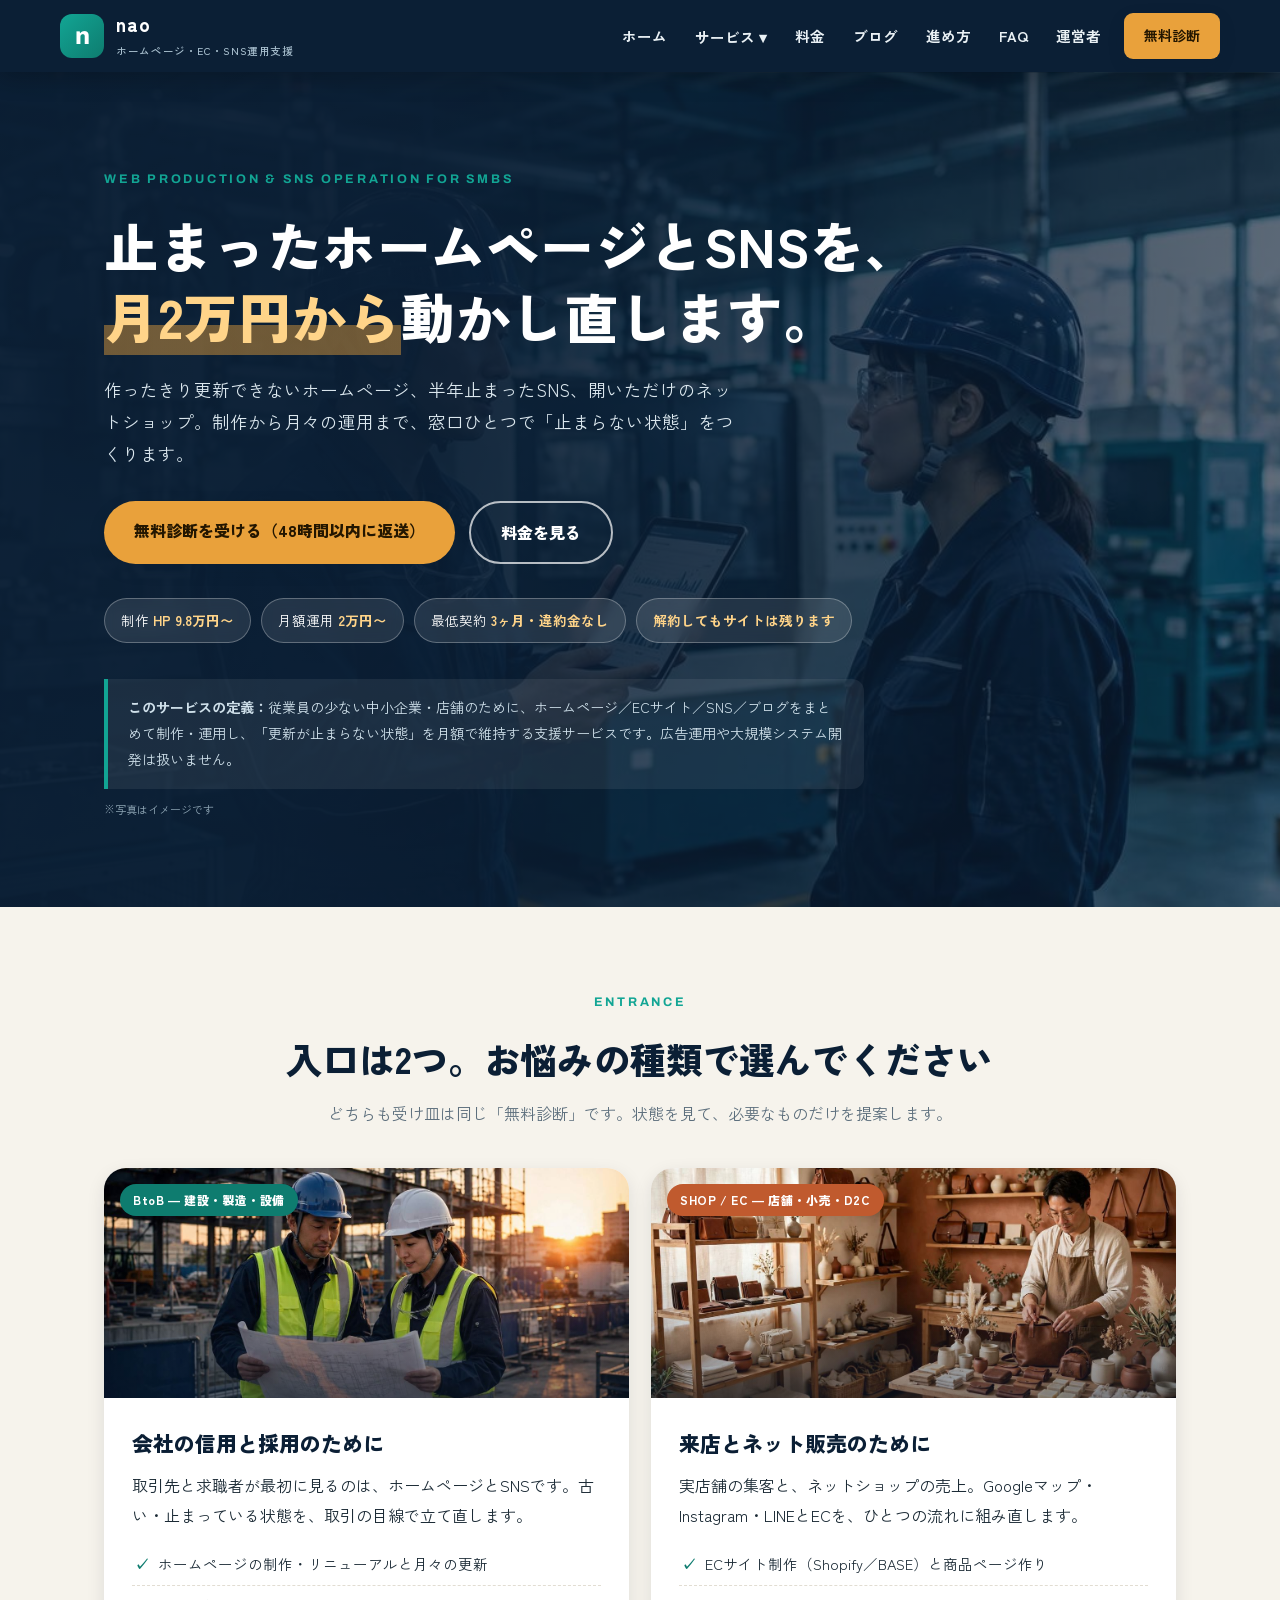
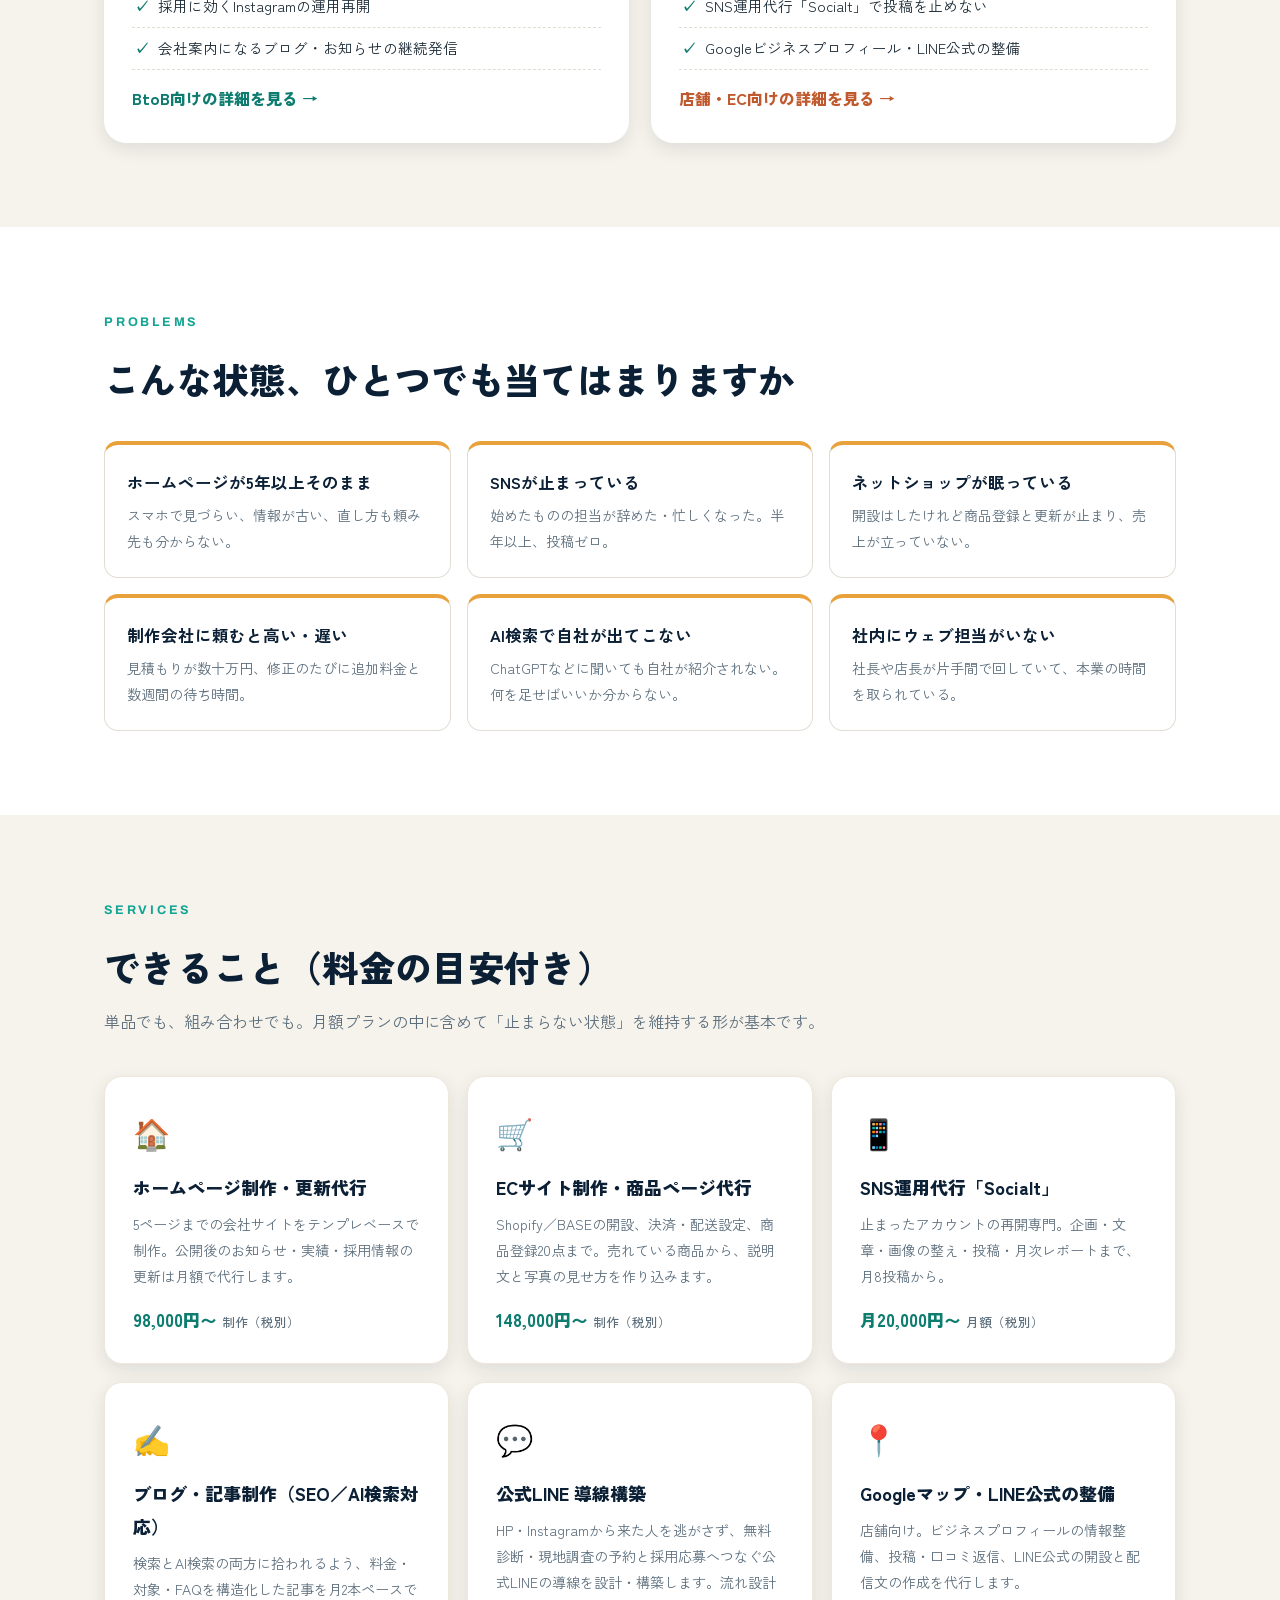
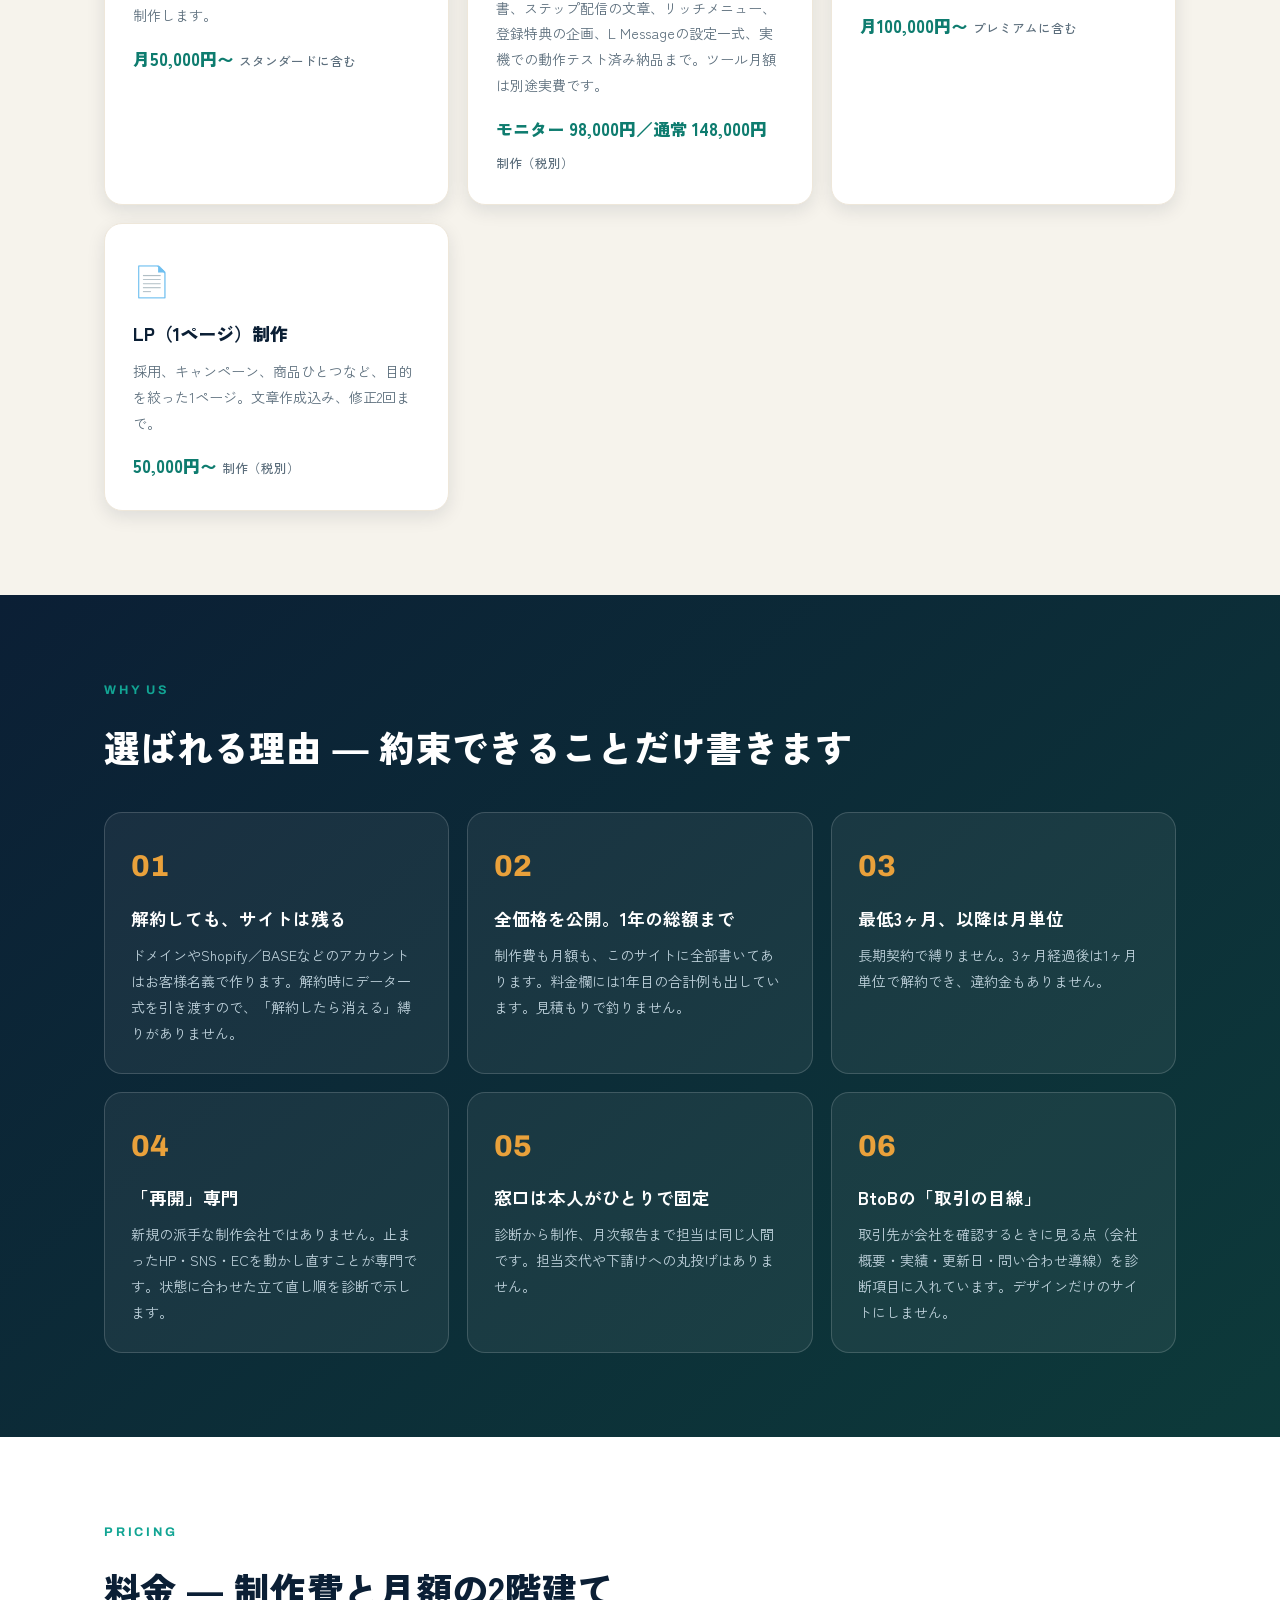
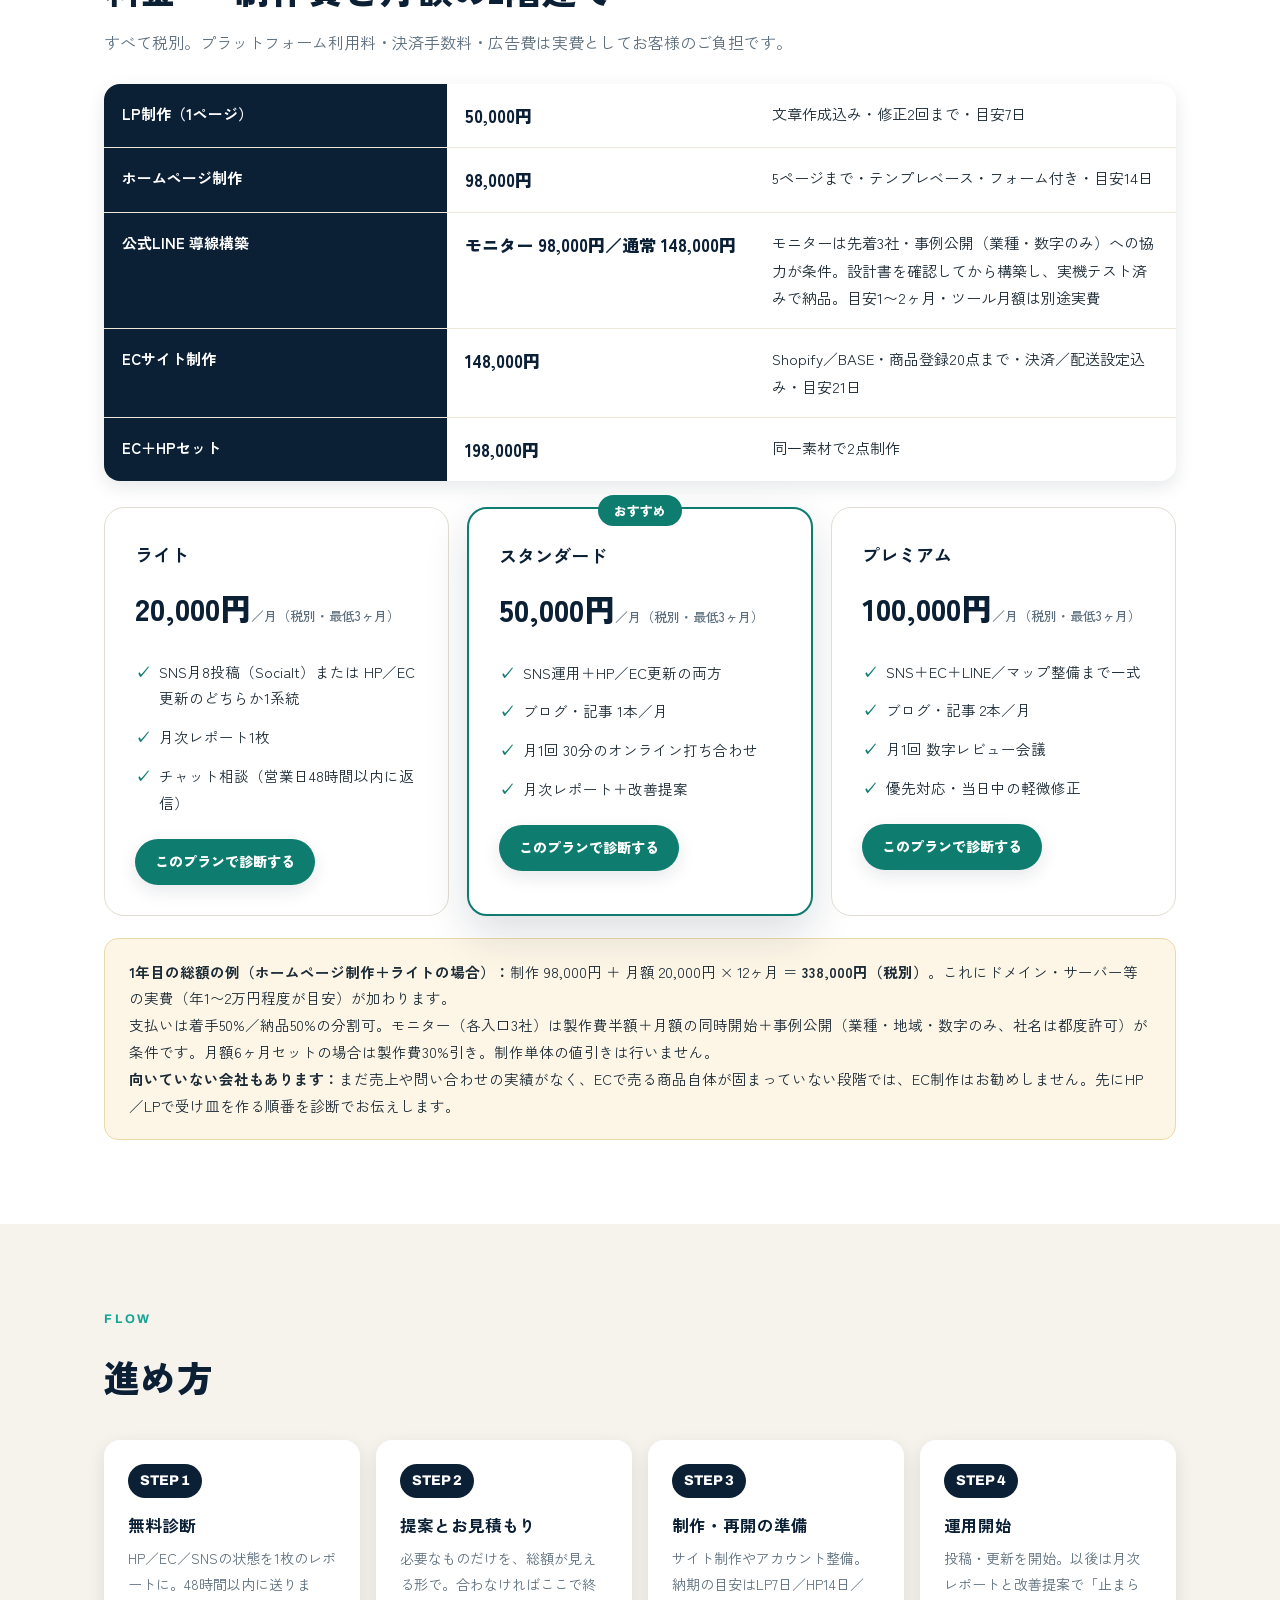
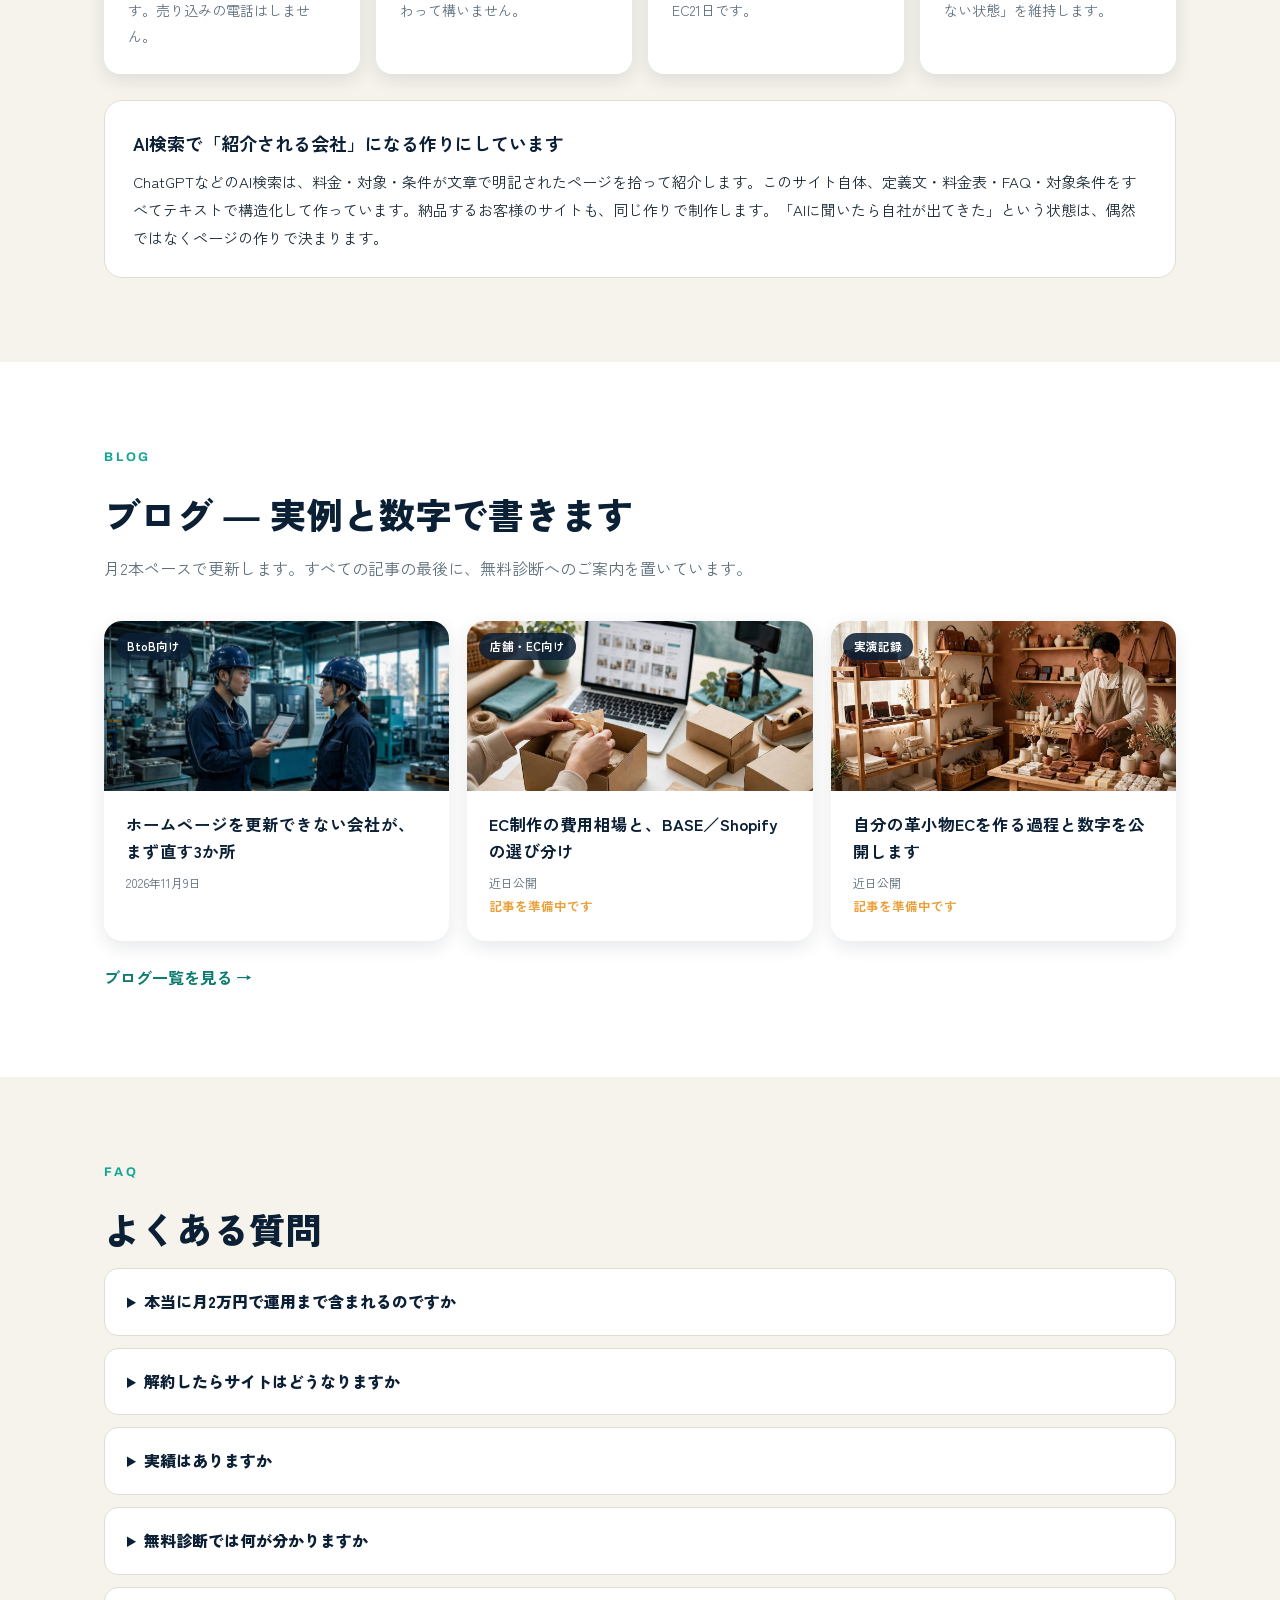
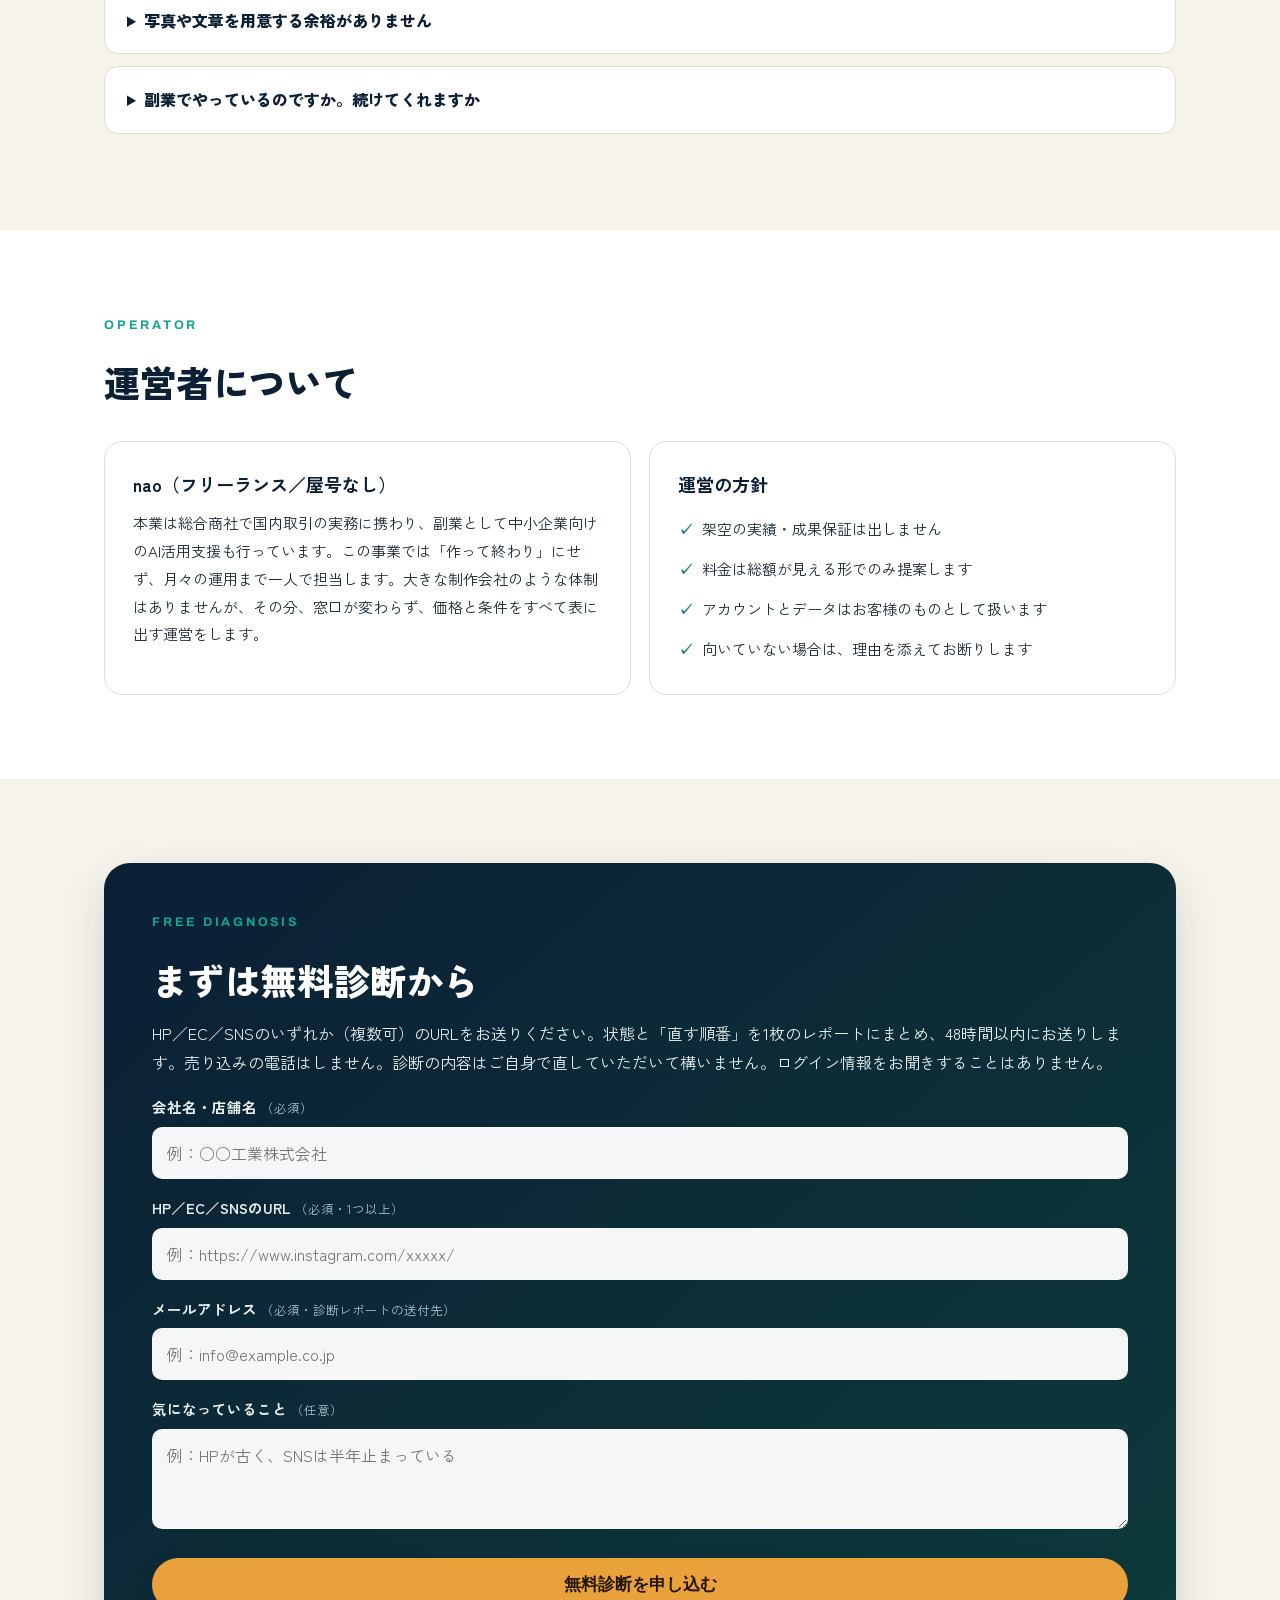
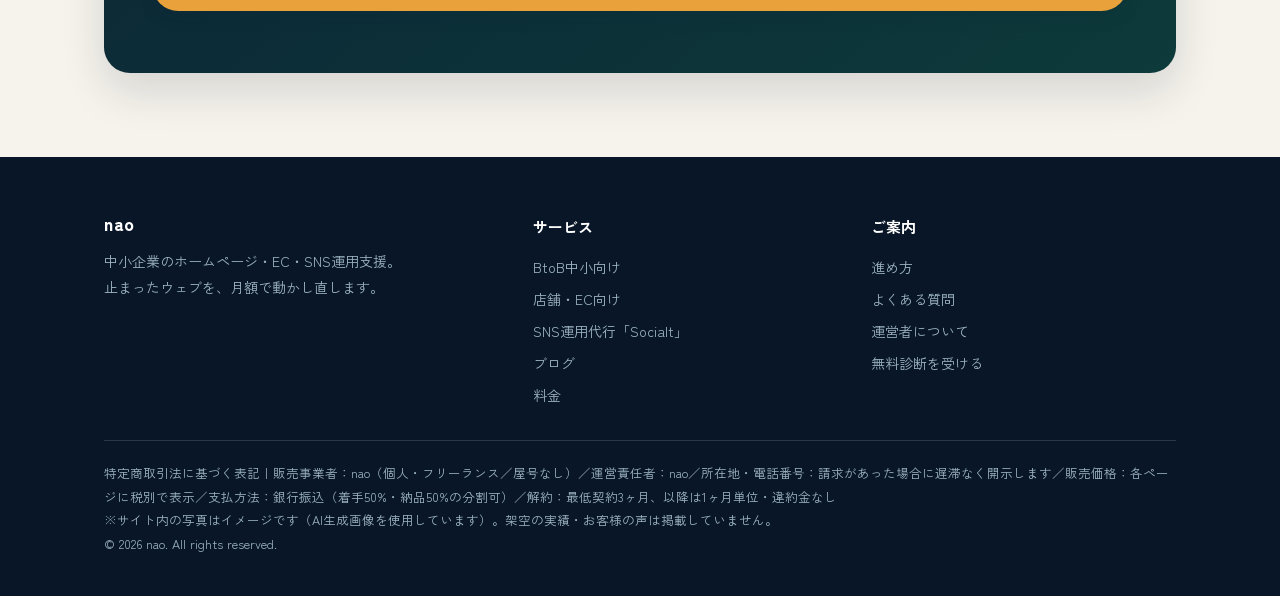
==== commit 42dab8e3: "2026-11-24: add homepage estimate article and LINE funnel service" ====
--- a/index.html
+++ b/index.html
@@ -9,6 +9,92 @@
 <link href="https://fonts.googleapis.com/css2?family=Archivo:wght@600;800&family=Zen+Kaku+Gothic+New:wght@400;500;700;900&display=swap" rel="stylesheet">
 <link rel="stylesheet" href="assets/style.css">
 <link rel="stylesheet" href="assets/img.css">
+<link rel="canonical" href="https://solederlego8-a11y.github.io/nao-web-support/">
+<meta property="og:type" content="website">
+<meta property="og:locale" content="ja_JP">
+<meta property="og:title" content="中小企業のホームページ・EC・SNS運用支援｜nao">
+<meta property="og:description" content="止まったホームページ・SNS・ネットショップを動かし直す、中小企業向けの制作＋月額運用支援。ホームページ制作9.8万円〜、月額運用2万円〜。最低契約3ヶ月・違約金なし、解約してもサイトはお客様のものとして残ります。まずは無料診断（1枚・48時間以内）から。">
+<meta property="og:url" content="https://solederlego8-a11y.github.io/nao-web-support/">
+<meta name="twitter:card" content="summary">
+<meta name="twitter:title" content="中小企業のホームページ・EC・SNS運用支援｜nao">
+<meta name="twitter:description" content="止まったホームページ・SNS・ネットショップを動かし直す、中小企業向けの制作＋月額運用支援。ホームページ制作9.8万円〜、月額運用2万円〜。最低契約3ヶ月・違約金なし、解約してもサイトはお客様のものとして残ります。まずは無料診断（1枚・48時間以内）から。">
+<script type="application/ld+json">
+{
+  "@context": "https://schema.org",
+  "@graph": [
+    {
+      "@type": "ProfessionalService",
+      "@id": "https://solederlego8-a11y.github.io/nao-web-support/#service",
+      "name": "nao｜中小企業のホームページ・EC・SNS運用支援",
+      "url": "https://solederlego8-a11y.github.io/nao-web-support/",
+      "description": "止まったホームページ・SNS・ネットショップを動かし直す、中小企業向けの制作＋月額運用支援。ホームページ制作9.8万円〜、月額運用2万円〜。最低契約3ヶ月・違約金なし、解約してもサイトはお客様のものとして残ります。まずは無料診断（1枚・48時間以内）から。",
+      "areaServed": "JP",
+      "priceRange": "月額20,000円〜（税別）",
+      "makesOffer": [
+        {
+          "@type": "Offer",
+          "name": "ホームページ制作",
+          "priceSpecification": {
+            "@type": "PriceSpecification",
+            "price": "98000",
+            "priceCurrency": "JPY",
+            "description": "ホームページ制作 9.8万円〜（税別）"
+          }
+        },
+        {
+          "@type": "Offer",
+          "name": "月額運用支援（ライト）",
+          "priceSpecification": {
+            "@type": "PriceSpecification",
+            "price": "20000",
+            "priceCurrency": "JPY",
+            "description": "月額運用 2万円〜（税別）"
+          }
+        }
+      ]
+    },
+    {
+      "@type": "WebSite",
+      "@id": "https://solederlego8-a11y.github.io/nao-web-support/#website",
+      "url": "https://solederlego8-a11y.github.io/nao-web-support/",
+      "name": "中小企業のホームページ・EC・SNS運用支援｜nao",
+      "inLanguage": "ja"
+    },
+    {
+      "@type": "FAQPage",
+      "mainEntity": [
+        {
+          "@type": "Question",
+          "name": "本当に月2万円で運用まで含まれるのですか",
+          "acceptedAnswer": {
+            "@type": "Answer",
+            "text": "ライトプラン（月20,000円・税別）は「SNS月8投稿」または「HP／ECの更新」のどちらか1系統と、月次レポート1枚までです。両方必要な場合はスタンダード（月50,000円）になります。範囲を絞る代わりに、価格と内容をすべて公開しています。"
+          }
+        },
+        {
+          "@type": "Question",
+          "name": "解約したらサイトはどうなりますか",
+          "acceptedAnswer": {
+            "@type": "Answer",
+            "text": "残ります。ドメインや各種アカウントはお客様名義で作成し、解約時にはデータ一式を引き渡します。最低契約は3ヶ月で、以降は1ヶ月単位・違約金なしです。"
+          }
+        },
+        {
+          "@type": "Question",
+          "name": "無料診断では何が分かりますか",
+          "acceptedAnswer": {
+            "@type": "Answer",
+            "text": "現在のHP／EC／SNSについて「直す順番」と「やらなくていいこと」を1枚にまとめます。その内容はご自身で直していただいて構いません。診断を受けたからといって契約の義務はありません。"
+          }
+        }
+      ]
+    }
+  ]
+}
+</script>
+<style>@media (max-width:768px){.sticky-diag{display:flex!important}body{padding-bottom:64px}}
+.sticky-diag{display:none;position:fixed;left:0;right:0;bottom:0;z-index:999;background:#111;color:#fff;align-items:center;justify-content:space-between;gap:12px;padding:10px 14px;box-shadow:0 -2px 12px rgba(0,0,0,.25)}
+.sticky-diag p{margin:0;font-size:13px;line-height:1.4}.sticky-diag a{background:#c9a227;color:#111;font-weight:700;text-decoration:none;padding:10px 14px;border-radius:999px;white-space:nowrap;font-size:14px}</style>
 </head>
 <body>
 <!-- BRAND: 屋号が決まったら .brand-name と title・運営者表記を差し替える -->
@@ -108,6 +194,7 @@
       <div class="svc reveal"><div class="ic">🛒</div><h3>ECサイト制作・商品ページ代行</h3><p>Shopify／BASEの開設、決済・配送設定、商品登録20点まで。売れている商品から、説明文と写真の見せ方を作り込みます。</p><div class="fee">148,000円〜 <small>制作（税別）</small></div></div>
       <div class="svc reveal"><div class="ic">📱</div><h3>SNS運用代行「Socialt」</h3><p>止まったアカウントの再開専門。企画・文章・画像の整え・投稿・月次レポートまで、月8投稿から。</p><div class="fee">月20,000円〜 <small>月額（税別）</small></div></div>
       <div class="svc reveal"><div class="ic">✍️</div><h3>ブログ・記事制作（SEO／AI検索対応）</h3><p>検索とAI検索の両方に拾われるよう、料金・対象・FAQを構造化した記事を月2本ペースで制作します。</p><div class="fee">月50,000円〜 <small>スタンダードに含む</small></div></div>
+      <div class="svc reveal"><div class="ic">💬</div><h3>公式LINE 導線構築</h3><p>HP・Instagramから来た人を逃がさず、無料診断・現地調査の予約と採用応募へつなぐ公式LINEの導線を設計・構築します。流れ設計書、ステップ配信の文章、リッチメニュー、登録特典の企画、L Messageの設定一式、実機での動作テスト済み納品まで。ツール月額は別途実費です。</p><div class="fee">モニター 98,000円／通常 148,000円 <small>制作（税別）</small></div></div>
       <div class="svc reveal"><div class="ic">📍</div><h3>Googleマップ・LINE公式の整備</h3><p>店舗向け。ビジネスプロフィールの情報整備、投稿・口コミ返信、LINE公式の開設と配信文の作成を代行します。</p><div class="fee">月100,000円〜 <small>プレミアムに含む</small></div></div>
       <div class="svc reveal"><div class="ic">📄</div><h3>LP（1ページ）制作</h3><p>採用、キャンペーン、商品ひとつなど、目的を絞った1ページ。文章作成込み、修正2回まで。</p><div class="fee">50,000円〜 <small>制作（税別）</small></div></div>
     </div>
@@ -137,6 +224,7 @@
     <table class="fee reveal">
       <tr><th>LP制作（1ページ）</th><td class="amt">50,000円</td><td>文章作成込み・修正2回まで・目安7日</td></tr>
       <tr><th>ホームページ制作</th><td class="amt">98,000円</td><td>5ページまで・テンプレベース・フォーム付き・目安14日</td></tr>
+      <tr><th>公式LINE 導線構築</th><td class="amt">モニター 98,000円／通常 148,000円</td><td>モニターは先着3社・事例公開（業種・数字のみ）への協力が条件。設計書を確認してから構築し、実機テスト済みで納品。目安1〜2ヶ月・ツール月額は別途実費</td></tr>
       <tr><th>ECサイト制作</th><td class="amt">148,000円</td><td>Shopify／BASE・商品登録20点まで・決済／配送設定込み・目安21日</td></tr>
       <tr><th>EC＋HPセット</th><td class="amt">198,000円</td><td>同一素材で2点制作</td></tr>
     </table>
@@ -265,5 +353,6 @@
   </div>
 </footer>
 <script src="assets/main.js"></script>
+<div class="sticky-diag" role="complementary" aria-label="無料診断への案内"><p>HP・EC・SNSの無料診断<br>48時間以内に1枚でお返しします</p><a href="#diagnosis">無料診断を受ける</a></div>
 </body>
 </html>
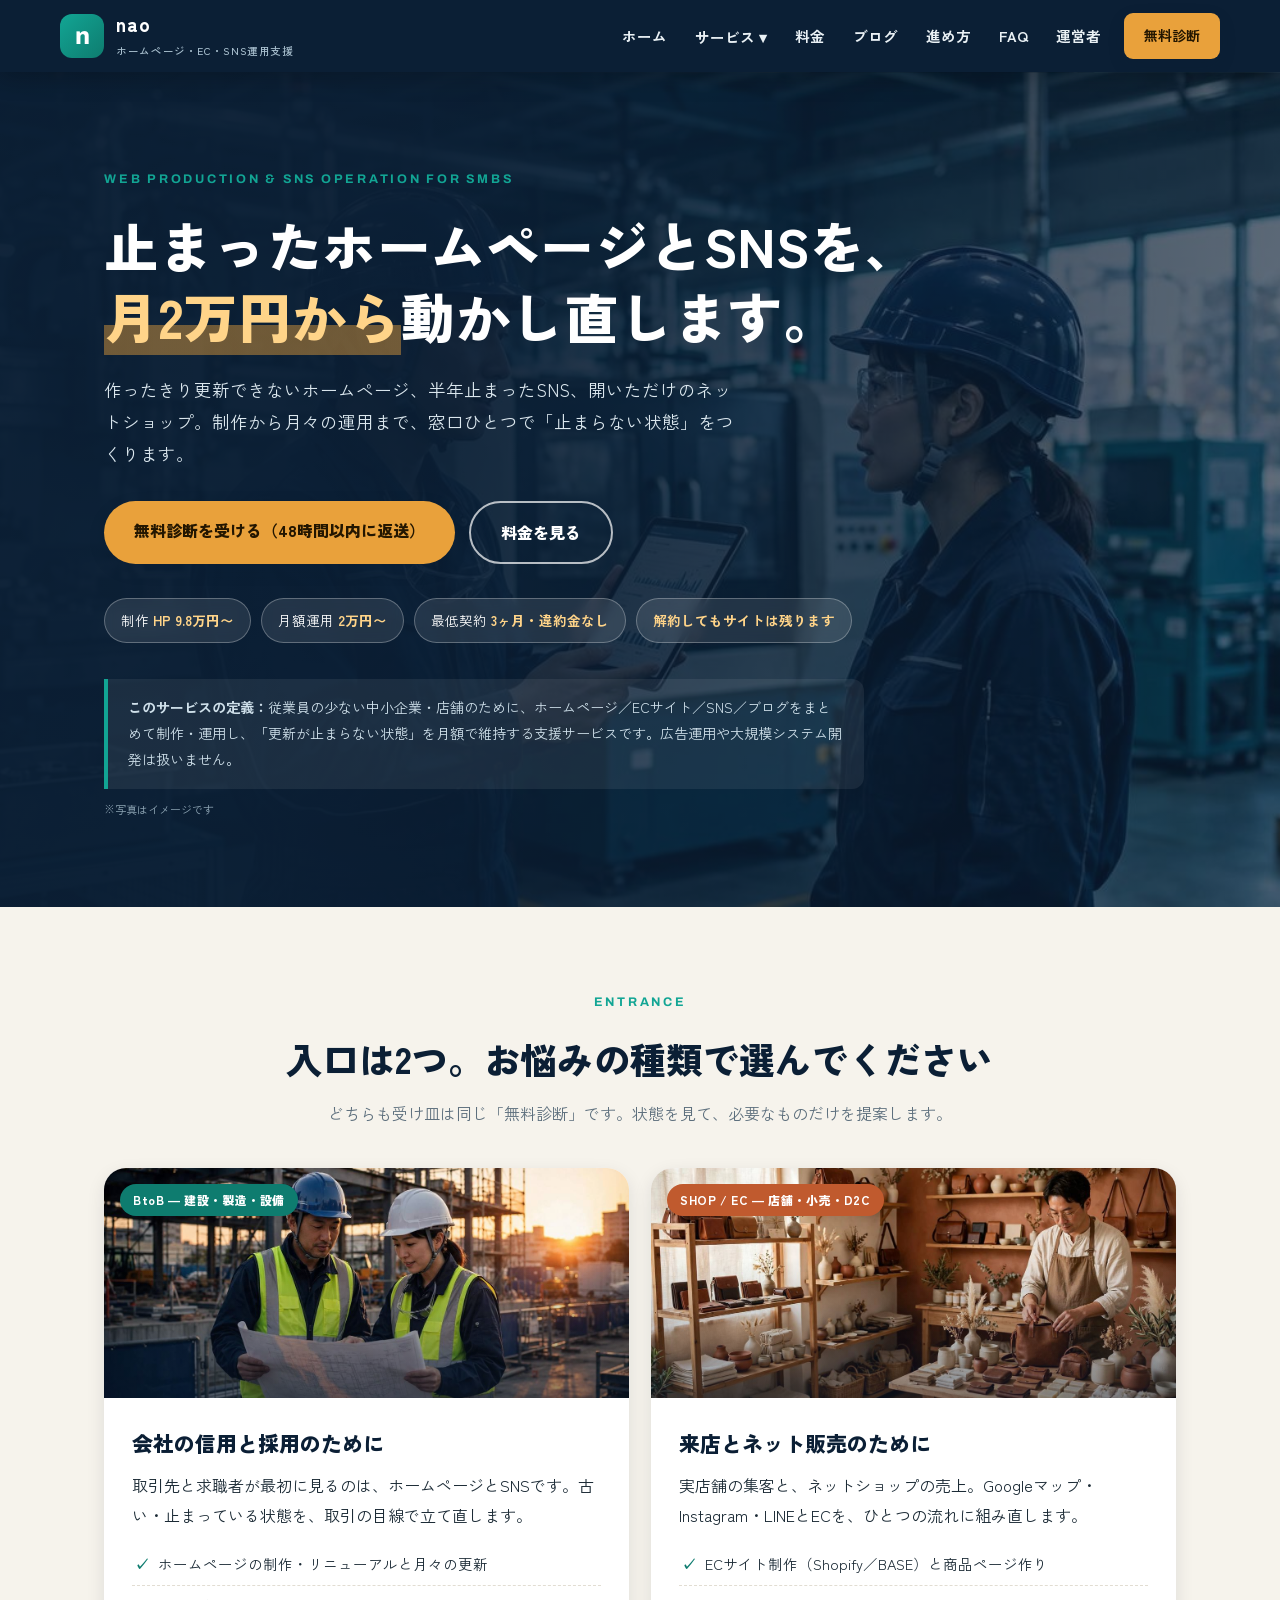
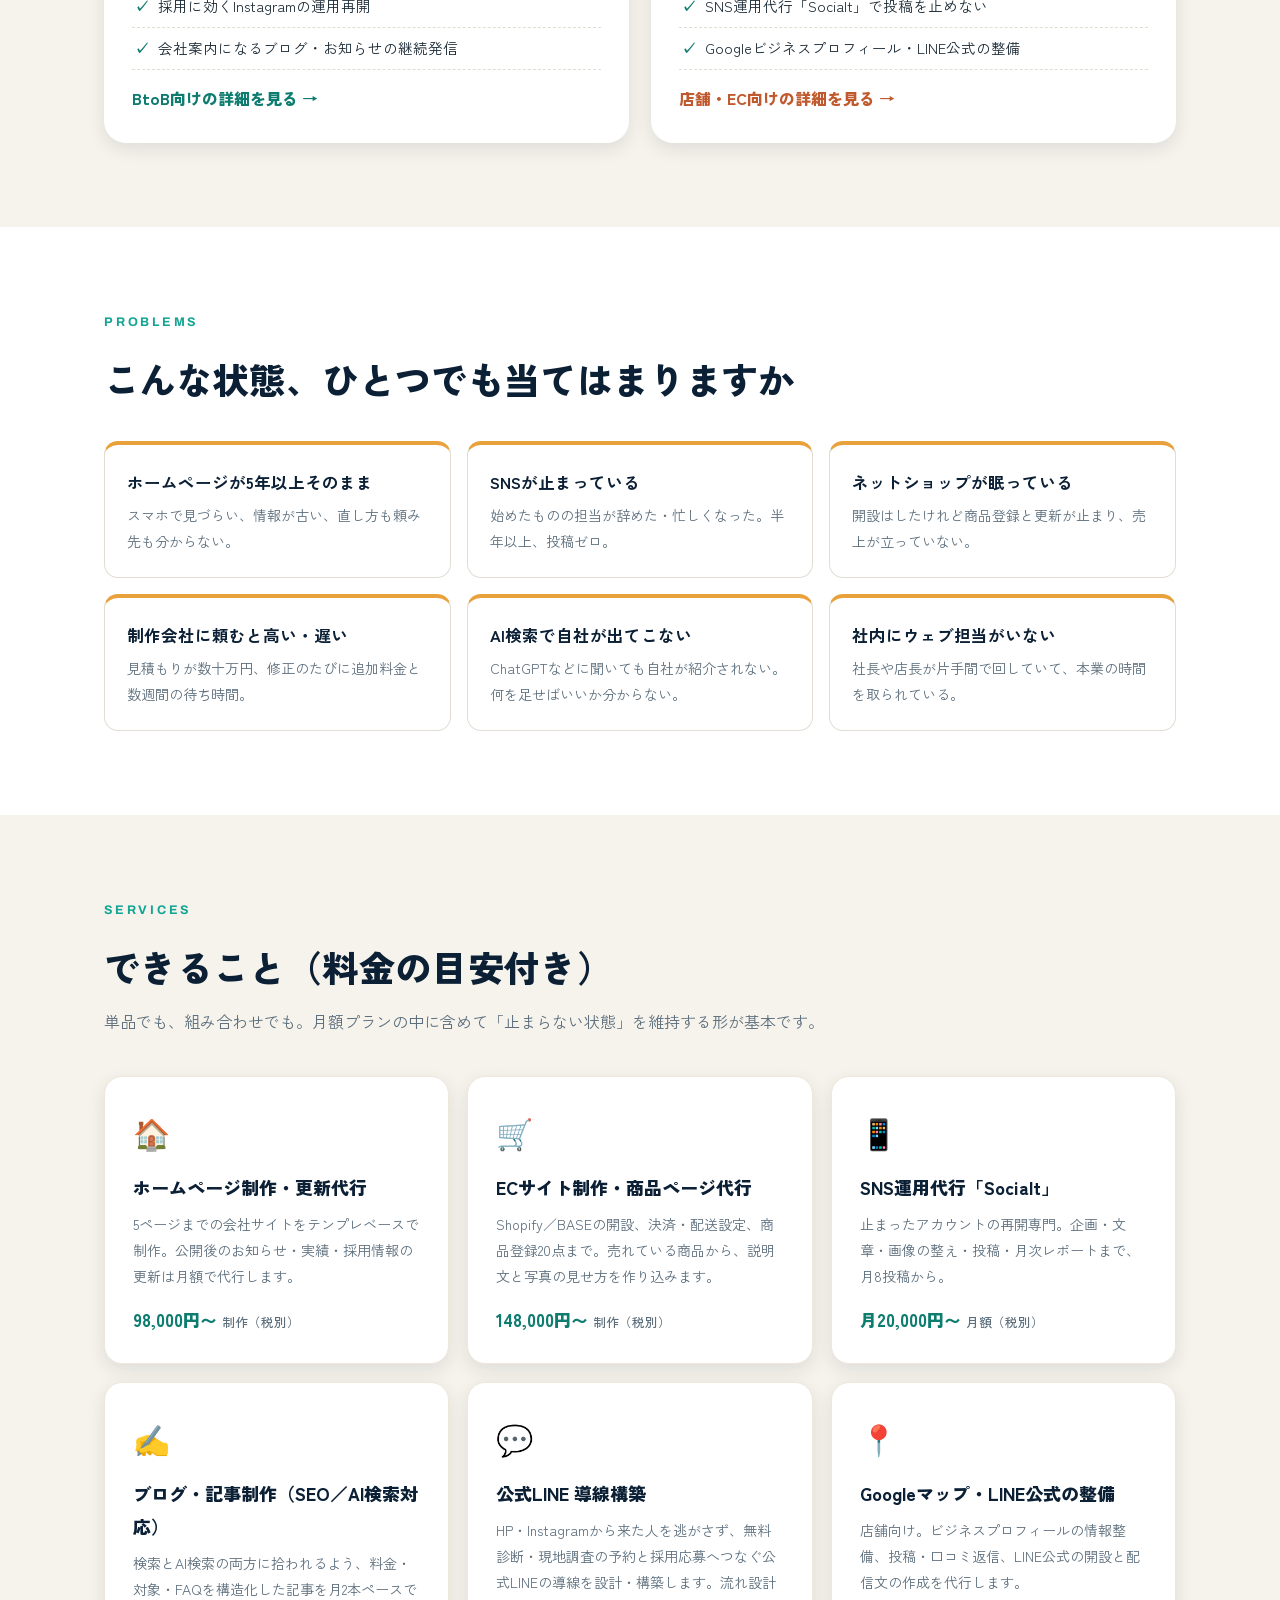
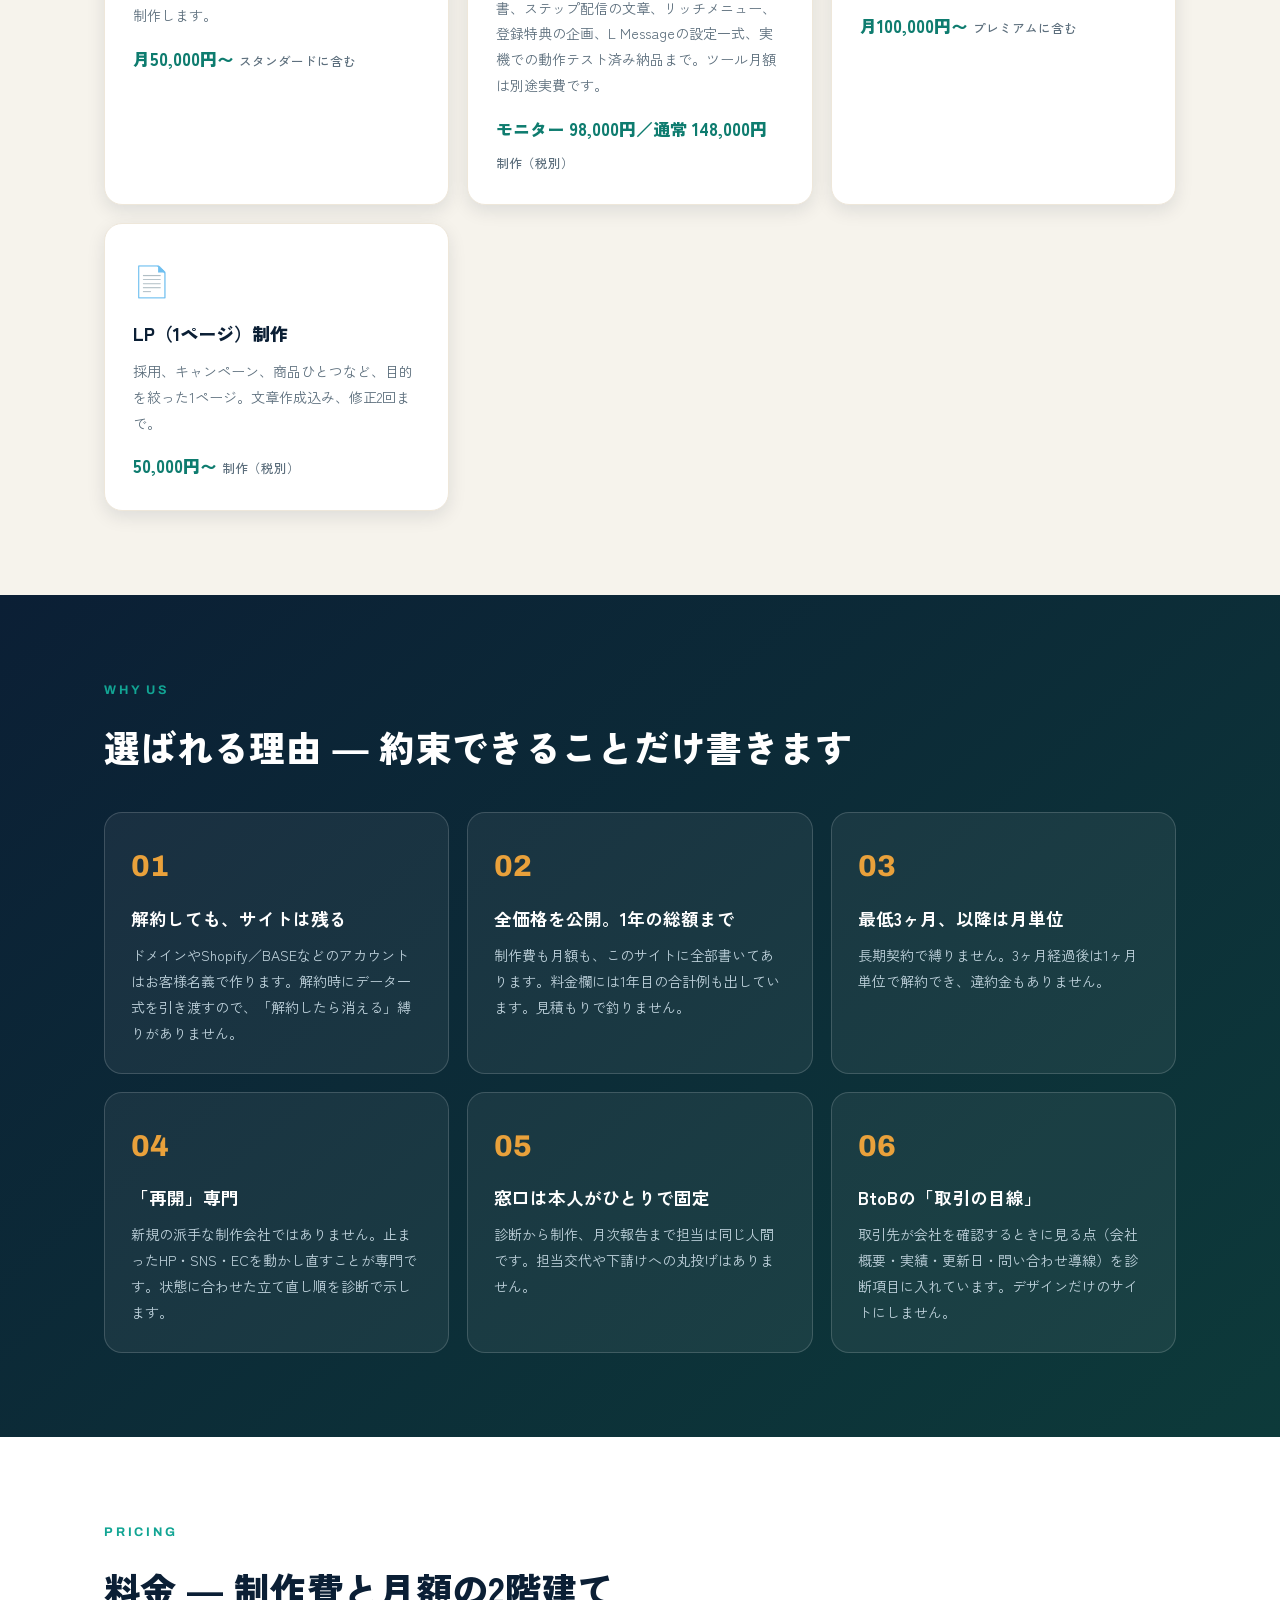
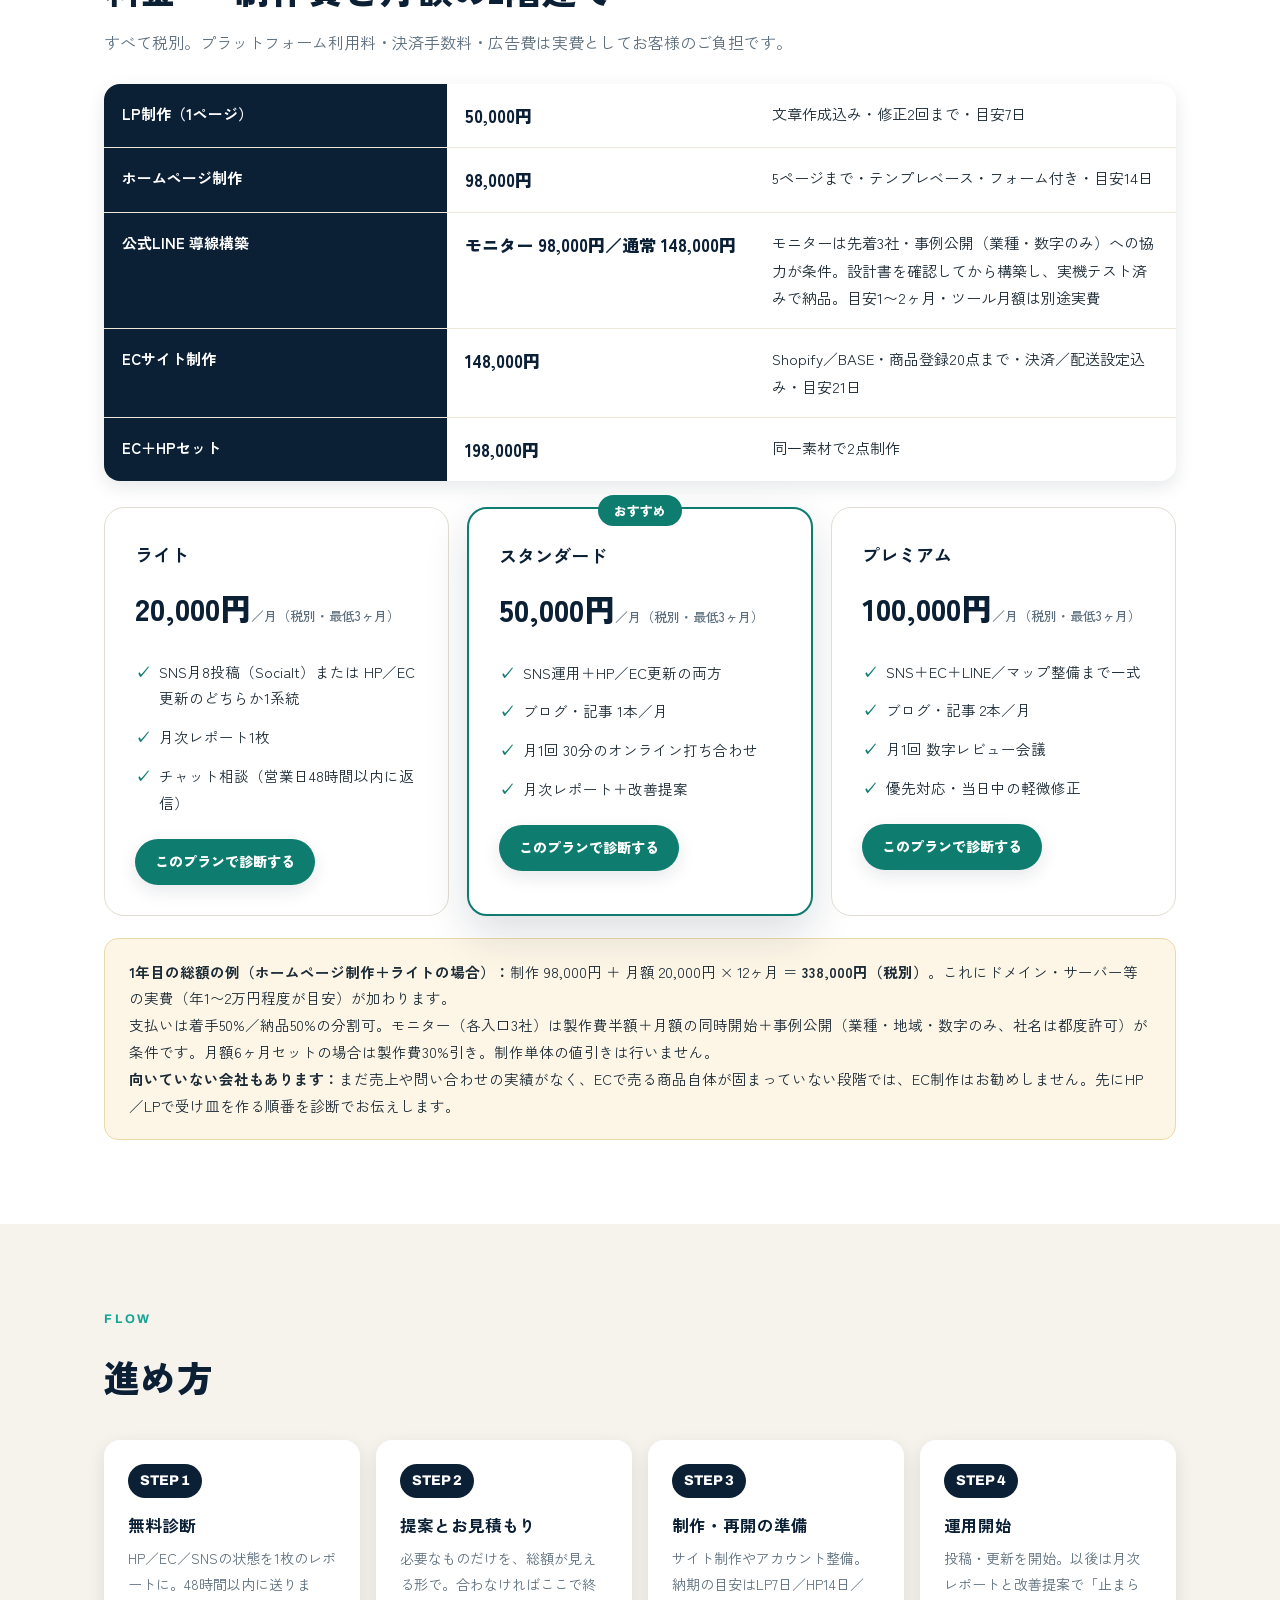
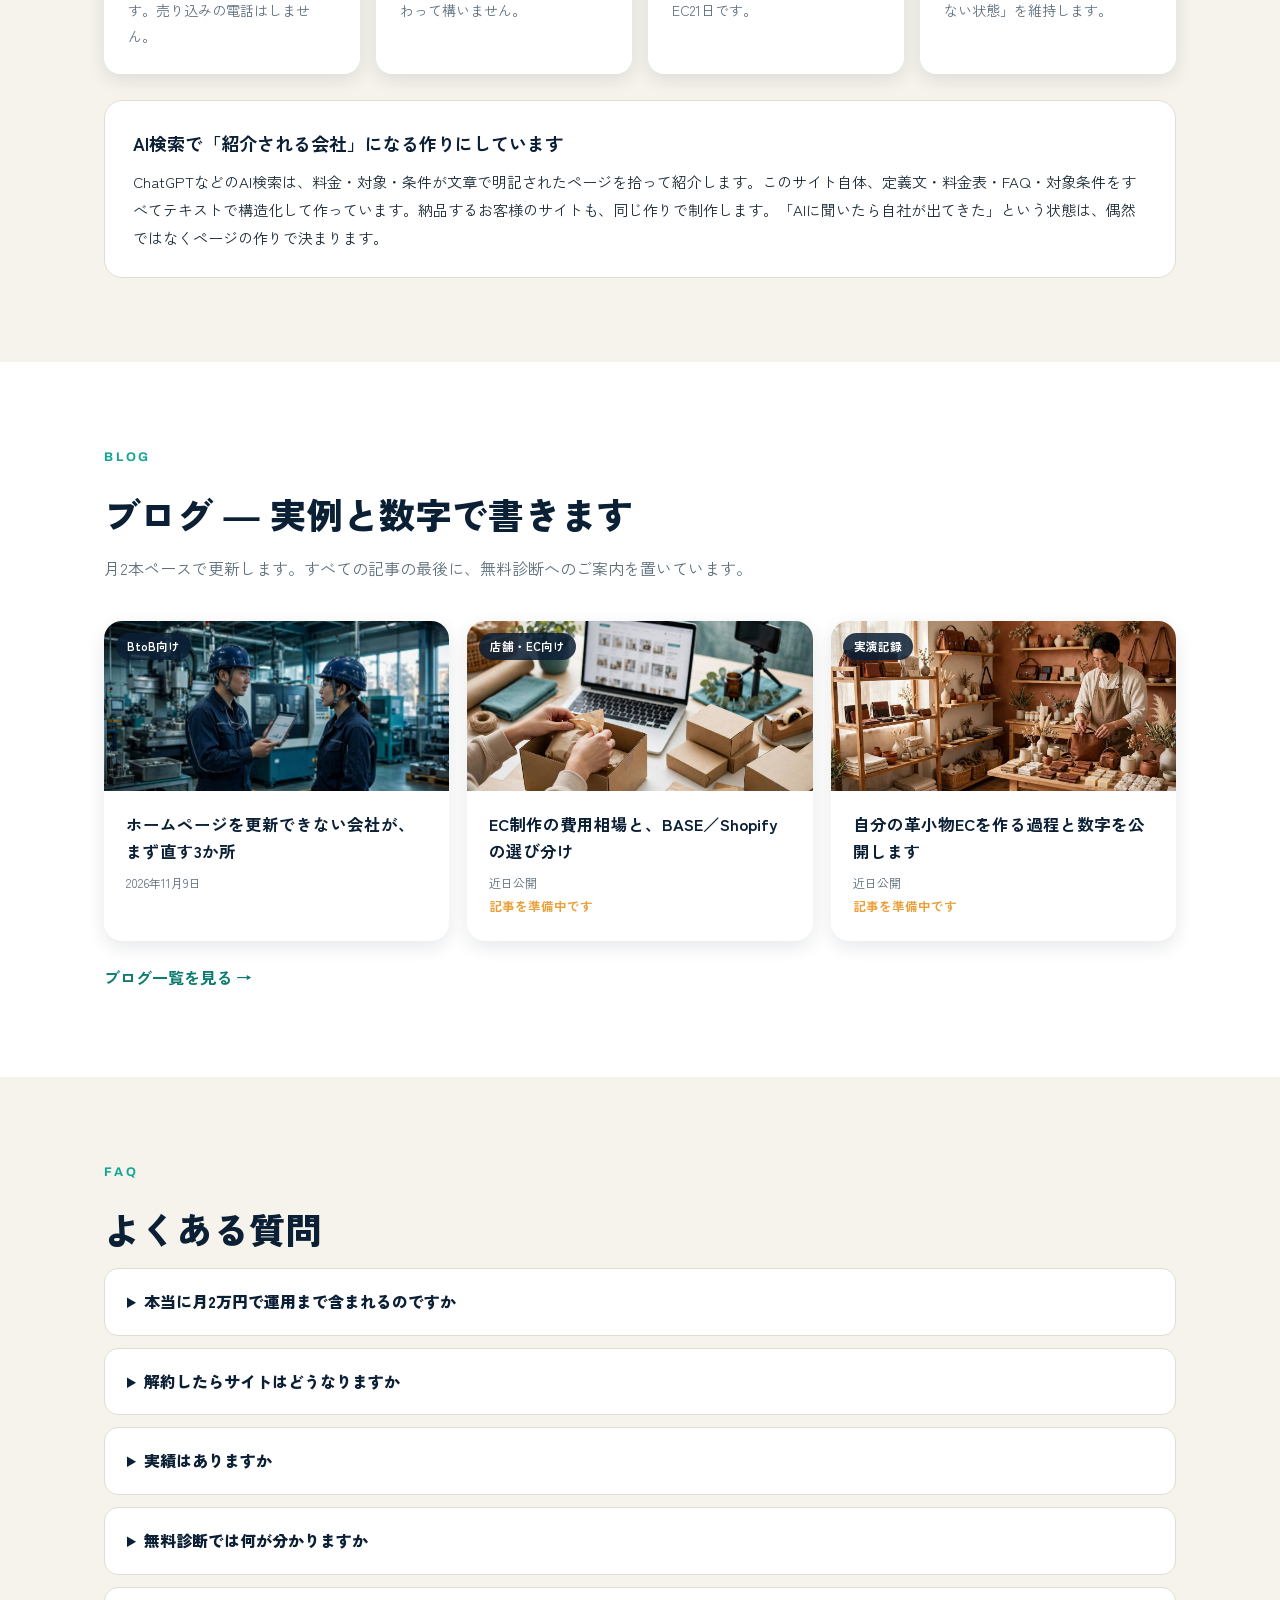
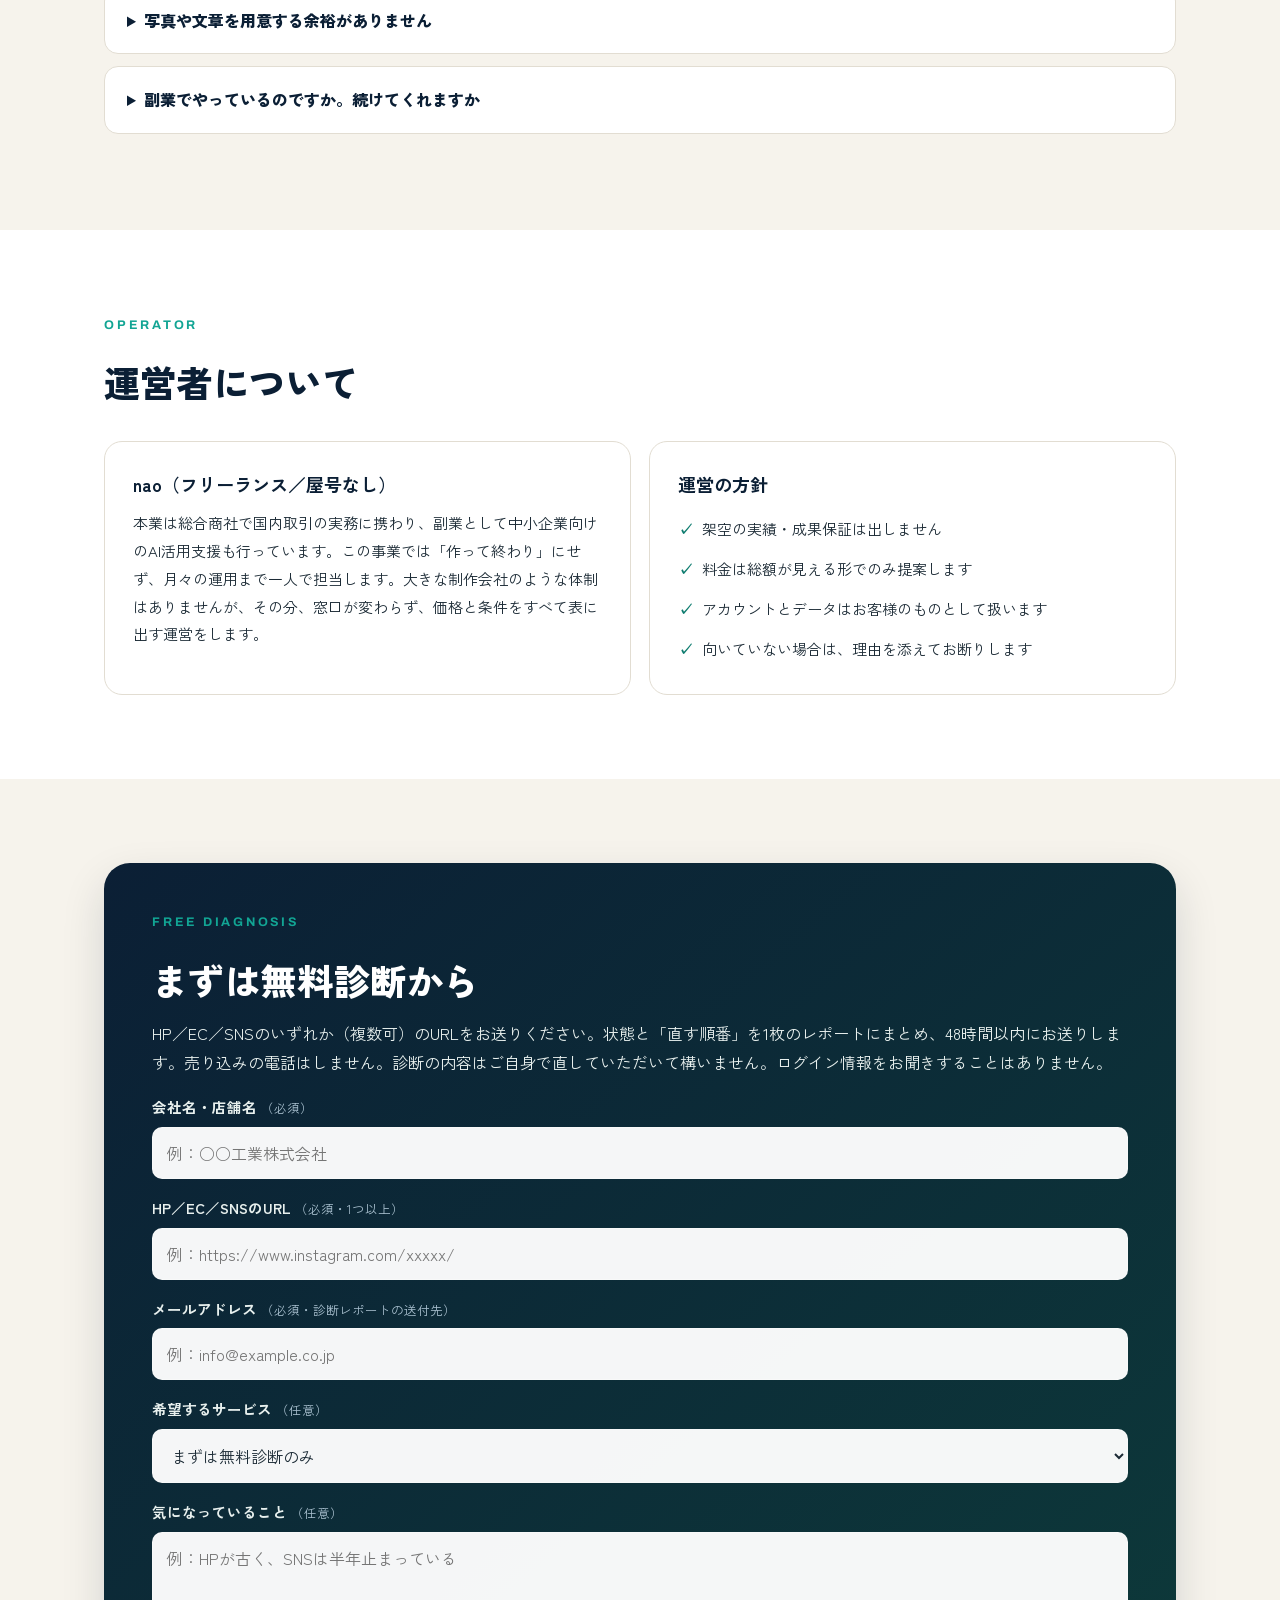
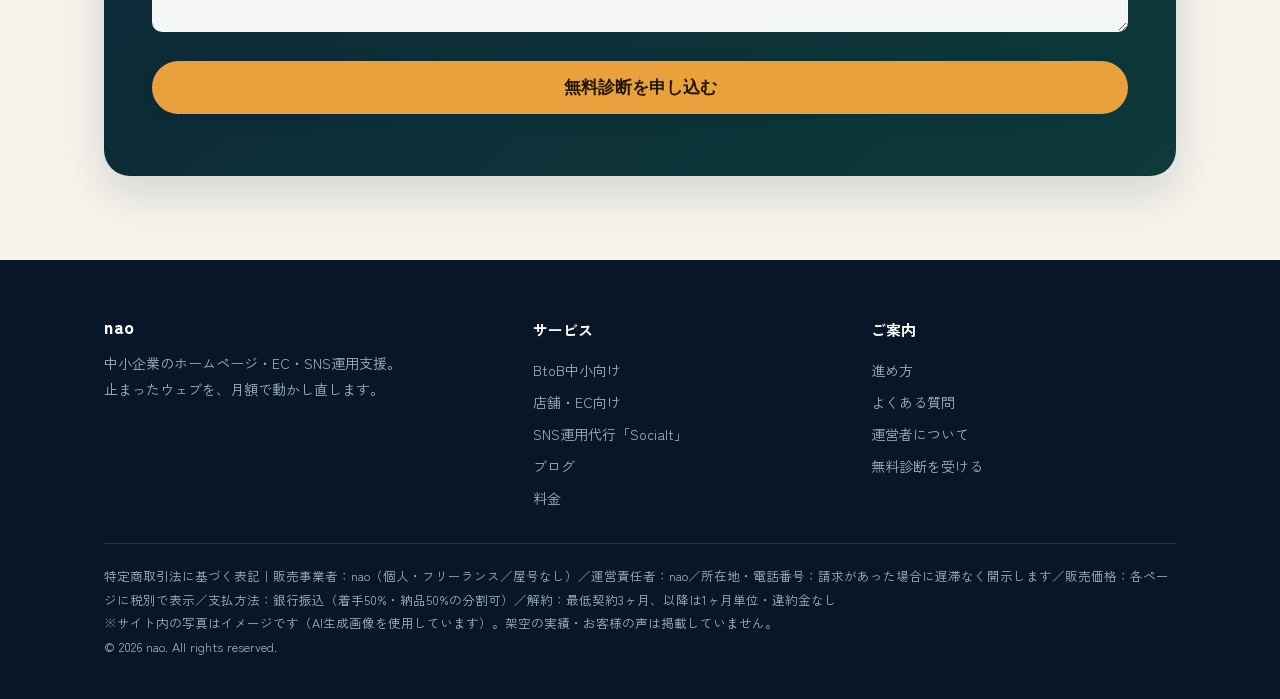
==== commit 4d3f32c3: "無料診断フォームに希望するサービス欄を追加（公式LINE導線構築モニター98,000円／通常148,000円を含む）" ====
--- a/index.html
+++ b/index.html
@@ -314,6 +314,18 @@
       <input type="text" name="url" required placeholder="例：https://www.instagram.com/xxxxx/">
       <label>メールアドレス <span>（必須・診断レポートの送付先）</span></label>
       <input type="email" name="email" required placeholder="例：info@example.co.jp">
+      <label>希望するサービス <span>（任意）</span></label>
+      <select name="希望するサービス">
+        <option>まずは無料診断のみ</option>
+        <option>LP制作（50,000円〜・税別）</option>
+        <option>ホームページ制作（98,000円〜・税別）</option>
+        <option>ECサイト制作（148,000円〜・税別）</option>
+        <option>EC＋ホームページセット（198,000円〜・税別）</option>
+        <option>公式LINE 導線構築（モニター98,000円／通常148,000円・税別）</option>
+        <option>月額ライト（20,000円／月・税別）</option>
+        <option>月額スタンダード（50,000円／月・税別）</option>
+        <option>月額プレミアム（100,000円／月・税別）</option>
+      </select>
       <label>気になっていること <span>（任意）</span></label>
       <textarea name="concern" rows="3" placeholder="例：HPが古く、SNSは半年止まっている"></textarea>
       <button class="btn gold" type="submit" style="width:100%;margin-top:20px;font-size:17px">無料診断を申し込む</button>
